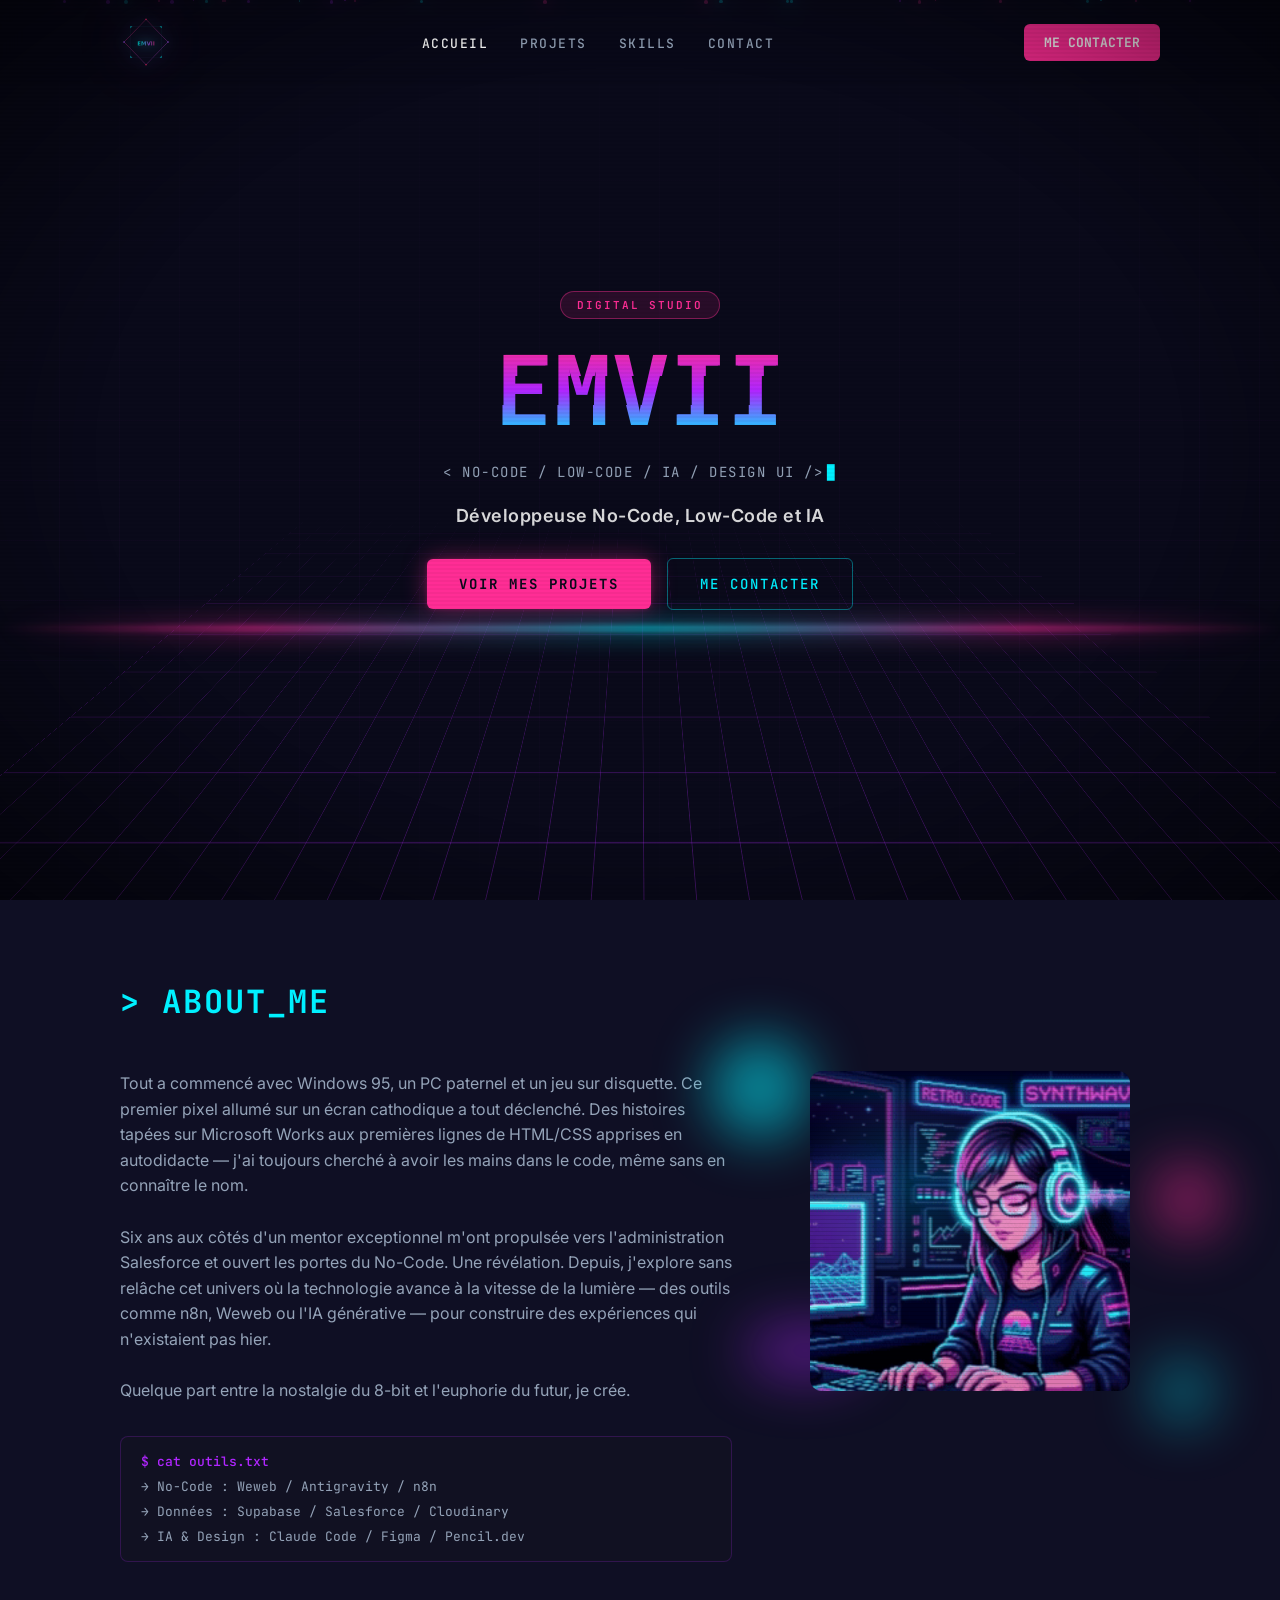
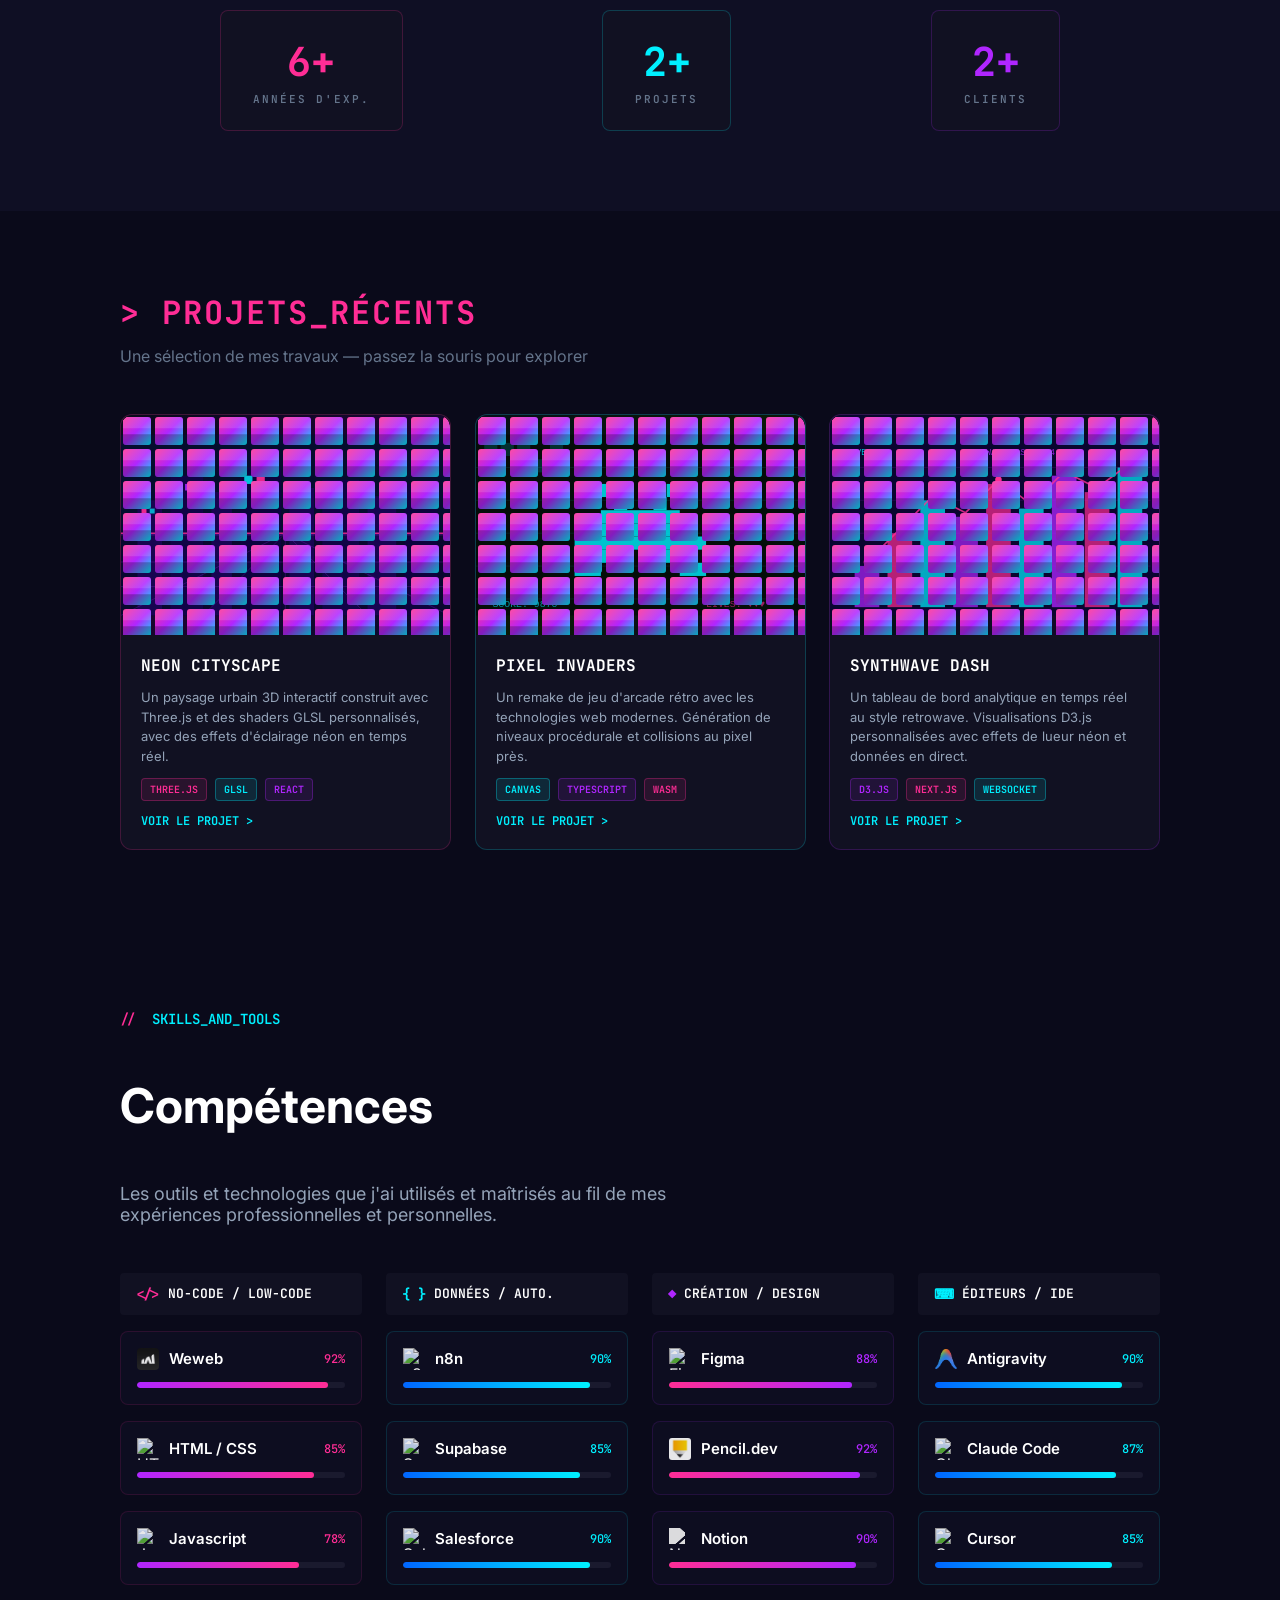
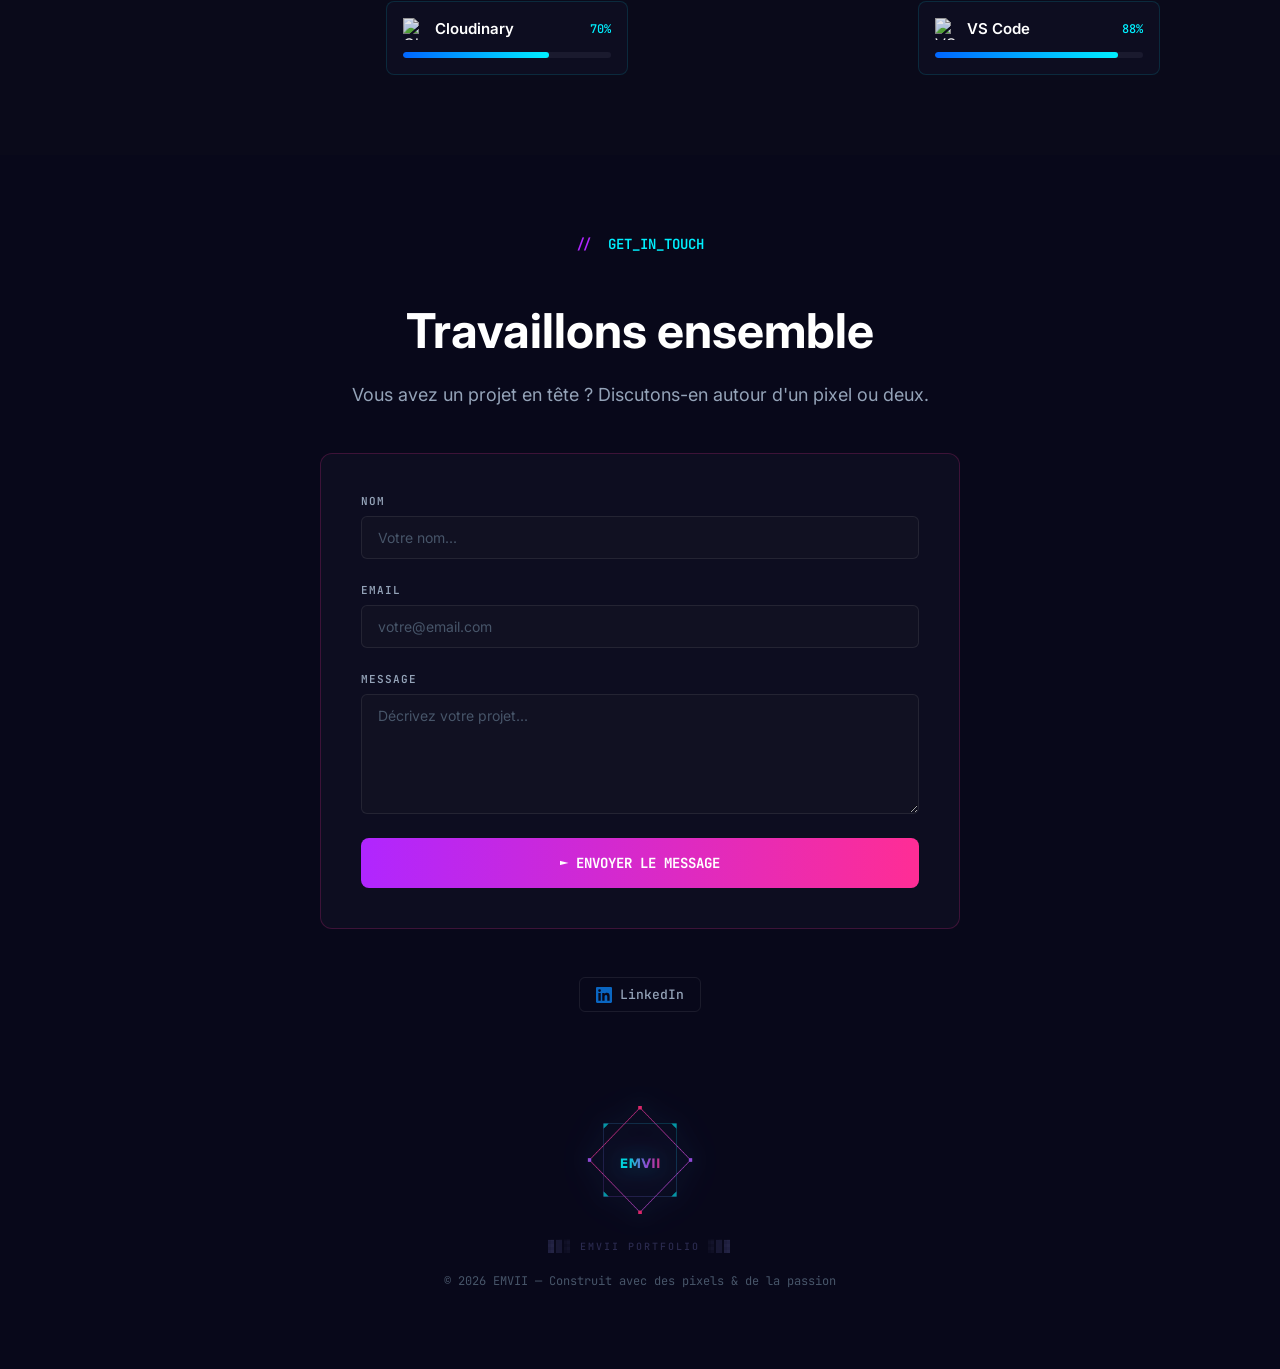
==== index.html @ a398c60d "Connect contact form to n8n webhook" ====
<!DOCTYPE html>
<html lang="fr">

<head>
  <meta charset="UTF-8" />
  <meta name="viewport" content="width=device-width, initial-scale=1.0" />
  <title>EMVII — Portfolio</title>
  <link rel="icon" type="image/png" href="emvii-logo-nobg.png" />
  <link rel="preconnect" href="https://fonts.googleapis.com" />
  <link rel="preconnect" href="https://fonts.gstatic.com" crossorigin />
  <link href="https://fonts.googleapis.com/css2?family=JetBrains+Mono:wght@400;500;600;700&family=Inter:wght@400;600;700&display=swap" rel="stylesheet" />
  <link rel="stylesheet" href="css/base.css" />
  <link rel="stylesheet" href="css/nav.css" />
  <link rel="stylesheet" href="css/hero.css" />
  <link rel="stylesheet" href="css/about.css" />
  <link rel="stylesheet" href="css/projects.css" />
  <link rel="stylesheet" href="css/skills.css" />
  <link rel="stylesheet" href="css/contact.css" />
  <link rel="stylesheet" href="css/responsive.css" />
</head>

<body>

  <!-- ── NAV ── -->
  <nav>
    <a class="nav-logo" href="#">
      <img src="emvii-logo-nobg.png" alt="EMVII" class="nav-logo-img" />
    </a>
    <ul class="nav-links">
      <li><a href="#hero">ACCUEIL</a></li>
      <li><a href="#projects">PROJETS</a></li>
      <li><a href="#skills">SKILLS</a></li>
      <li><a href="#contact">CONTACT</a></li>
    </ul>
    <button class="nav-cta">ME CONTACTER</button>
    <button class="nav-burger" aria-label="Menu">
      <span></span><span></span><span></span>
    </button>
  </nav>

  <!-- ── HERO ── -->
  <section id="hero">
    <div class="hero-bg"></div>
    <div class="hero-grid">
      <div class="hero-grid-inner"></div>
    </div>
    <div class="hero-horizon"></div>
    <div class="hero-particles" id="particles"></div>
    <div class="hero-content">
      <span class="hero-badge">DIGITAL STUDIO</span>
      <h1 class="hero-headline gradient-text" data-text="EMVII">EMVII</h1>
      <p class="hero-subtitle">&lt; NO-CODE / LOW-CODE / IA / DESIGN UI /&gt;</p>
      <p class="hero-tagline">Développeuse No-Code, Low-Code et IA</p>
      <div class="hero-cta-row">
        <a href="#projects" class="btn-primary">VOIR MES PROJETS</a>
        <a href="#contact" class="btn-outline">ME CONTACTER</a>
      </div>
    </div>
  </section>

  <!-- ── ABOUT ── -->
  <section id="about" class="fade-in">
    <h2 class="section-header">&gt; ABOUT_ME</h2>
    <div class="about-body">
      <div class="about-left">
        <p class="bio-text">Tout a commencé avec Windows 95, un PC paternel et un jeu sur disquette. Ce premier pixel allumé sur un écran cathodique a tout déclenché. Des histoires tapées sur Microsoft Works aux premières lignes de HTML/CSS apprises en autodidacte — j'ai toujours cherché à avoir les mains dans le code, même sans en connaître le nom.<br><br>Six ans aux côtés d'un mentor exceptionnel m'ont propulsée vers l'administration Salesforce et ouvert les portes du No-Code. Une révélation. Depuis, j'explore sans relâche cet univers où la technologie avance à la vitesse de la lumière — des outils comme n8n, Weweb ou l'IA générative — pour construire des expériences qui n'existaient pas hier.<br><br>Quelque part entre la nostalgie du 8-bit et l'euphorie du futur, je crée.</p>
        <div class="term-block">
          <span class="term-line cmd">$ cat outils.txt</span>
          <span class="term-line">→ No-Code : Weweb / Antigravity / n8n</span>
          <span class="term-line">→ Données : Supabase / Salesforce / Cloudinary</span>
          <span class="term-line">→ IA &amp; Design : Claude Code / Figma / Pencil.dev</span>
        </div>
      </div>
      <div class="about-right">
        <div class="portrait-wrapper">
          <div class="portrait-bg-lights">
            <div class="neon-orb neon-1"></div>
            <div class="neon-orb neon-2"></div>
            <div class="neon-orb neon-3"></div>
            <div class="neon-orb neon-4"></div>
          </div>
          <img src="./emvii.gif" alt="EMVII" class="portrait-img" />
          <div class="portrait-monitor-glow"></div>
          <div class="portrait-scanlines"></div>
        </div>
      </div>
    </div>
    <div class="stats-row">
      <div class="stat-card pink">
        <span class="stat-val pink">6+</span>
        <span class="stat-label">ANNÉES D'EXP.</span>
      </div>
      <div class="stat-card cyan">
        <span class="stat-val cyan">2+</span>
        <span class="stat-label">PROJETS</span>
      </div>
      <div class="stat-card purple">
        <span class="stat-val purple">2+</span>
        <span class="stat-label">CLIENTS</span>
      </div>
    </div>
  </section>

  <!-- ── PROJECTS ── -->
  <section id="projects" class="fade-in">
    <div class="proj-header">
      <h2 class="section-header pink">&gt; PROJETS_RÉCENTS</h2>
      <p class="proj-sub">Une sélection de mes travaux — passez la souris pour explorer</p>
    </div>
    <div class="projects-grid">

      <!-- Card 1 -->
      <div class="proj-card border-pink">
        <div class="proj-img">
          <div class="proj-img-placeholder p1">
            <svg width="100%" height="100%" viewBox="0 0 400 220" xmlns="http://www.w3.org/2000/svg">
              <rect width="400" height="220" fill="#050d2e" />
              <rect x="0" y="120" width="400" height="100" fill="#0a0530" opacity="0.8" />
              <rect x="20" y="80" width="30" height="140" fill="#1a0555" opacity="0.9" />
              <rect x="60" y="50" width="40" height="170" fill="#12044a" opacity="0.9" />
              <rect x="110" y="70" width="25" height="150" fill="#1a0555" opacity="0.9" />
              <rect x="145" y="40" width="50" height="180" fill="#0e0340" opacity="0.9" />
              <rect x="205" y="65" width="30" height="155" fill="#1a0555" opacity="0.9" />
              <rect x="245" y="55" width="45" height="165" fill="#12044a" opacity="0.9" />
              <rect x="300" y="75" width="35" height="145" fill="#1a0555" opacity="0.9" />
              <rect x="345" y="60" width="40" height="160" fill="#0e0340" opacity="0.9" />
              <rect x="25" y="90" width="6" height="6" fill="#FF2D95" opacity="0.9" />
              <rect x="35" y="90" width="6" height="6" fill="#00F0FF" opacity="0.7" />
              <rect x="65" y="60" width="8" height="8" fill="#FF2D95" opacity="0.8" />
              <rect x="78" y="60" width="8" height="8" fill="#B026FF" opacity="0.9" />
              <rect x="150" y="50" width="10" height="10" fill="#00F0FF" opacity="0.8" />
              <rect x="165" y="50" width="10" height="10" fill="#FF2D95" opacity="0.9" />
              <line x1="0" y1="120" x2="400" y2="120" stroke="#FF2D95" stroke-width="2" opacity="0.8" />
              <line x1="0" y1="122" x2="400" y2="122" stroke="#B026FF" stroke-width="1" opacity="0.4" />
              <g stroke="#B026FF" stroke-opacity="0.25" stroke-width="1">
                <line x1="200" y1="120" x2="0" y2="220" />
                <line x1="200" y1="120" x2="100" y2="220" />
                <line x1="200" y1="120" x2="200" y2="220" />
                <line x1="200" y1="120" x2="300" y2="220" />
                <line x1="200" y1="120" x2="400" y2="220" />
                <line x1="0" y1="155" x2="400" y2="155" />
                <line x1="0" y1="185" x2="400" y2="185" />
              </g>
            </svg>
          </div>
        </div>
        <div class="proj-content">
          <span class="proj-name">NEON CITYSCAPE</span>
          <p class="proj-desc">Un paysage urbain 3D interactif construit avec Three.js et des shaders GLSL
            personnalisés, avec des effets d'éclairage néon en temps réel.</p>
          <div class="proj-tags">
            <span class="tag pink">THREE.JS</span>
            <span class="tag cyan">GLSL</span>
            <span class="tag purple">REACT</span>
          </div>
          <a href="#" class="proj-link">VOIR LE PROJET &gt;</a>
        </div>
      </div>

      <!-- Card 2 -->
      <div class="proj-card border-cyan">
        <div class="proj-img">
          <div class="proj-img-placeholder p2">
            <svg width="100%" height="100%" viewBox="0 0 400 220" xmlns="http://www.w3.org/2000/svg">
              <rect width="400" height="220" fill="#050d0a" />
              <g fill="#00F0FF" opacity="0.15">
                <rect x="10" y="10" width="16" height="16" />
                <rect x="30" y="10" width="16" height="16" />
                <rect x="50" y="10" width="16" height="16" />
                <rect x="70" y="30" width="16" height="16" />
                <rect x="90" y="10" width="16" height="16" />
              </g>
              <g fill="#00F0FF" opacity="0.8">
                <rect x="152" y="60" width="16" height="16" />
                <rect x="232" y="60" width="16" height="16" />
                <rect x="168" y="76" width="16" height="16" />
                <rect x="216" y="76" width="16" height="16" />
                <rect x="152" y="92" width="96" height="16" />
                <rect x="136" y="108" width="128" height="16" />
                <rect x="120" y="124" width="160" height="16" />
                <rect x="136" y="140" width="48" height="16" />
                <rect x="216" y="140" width="48" height="16" />
                <rect x="120" y="156" width="32" height="16" />
                <rect x="248" y="156" width="32" height="16" />
              </g>
              <g stroke="#00F0FF" stroke-opacity="0.1" stroke-width="1">
                <line x1="0" y1="40" x2="400" y2="40" />
                <line x1="0" y1="80" x2="400" y2="80" />
                <line x1="0" y1="120" x2="400" y2="120" />
                <line x1="0" y1="160" x2="400" y2="160" />
                <line x1="0" y1="200" x2="400" y2="200" />
              </g>
              <text x="20" y="210" font-family="monospace" font-size="12" fill="#00F0FF" opacity="0.6">SCORE: 9870</text>
              <text x="280" y="210" font-family="monospace" font-size="12" fill="#FF2D95" opacity="0.6">LIVES: ♥♥♥</text>
            </svg>
          </div>
        </div>
        <div class="proj-content">
          <span class="proj-name">PIXEL INVADERS</span>
          <p class="proj-desc">Un remake de jeu d'arcade rétro avec les technologies web modernes. Génération de niveaux
            procédurale et collisions au pixel près.</p>
          <div class="proj-tags">
            <span class="tag cyan">CANVAS</span>
            <span class="tag purple">TYPESCRIPT</span>
            <span class="tag pink">WASM</span>
          </div>
          <a href="#" class="proj-link">VOIR LE PROJET &gt;</a>
        </div>
      </div>

      <!-- Card 3 -->
      <div class="proj-card border-purple">
        <div class="proj-img">
          <div class="proj-img-placeholder p3">
            <svg width="100%" height="100%" viewBox="0 0 400 220" xmlns="http://www.w3.org/2000/svg">
              <rect width="400" height="220" fill="#0a0530" />
              <rect x="30" y="160" width="30" height="50" fill="#B026FF" opacity="0.7" />
              <rect x="70" y="120" width="30" height="90" fill="#FF2D95" opacity="0.7" />
              <rect x="110" y="80" width="30" height="130" fill="#00F0FF" opacity="0.7" />
              <rect x="150" y="100" width="30" height="110" fill="#B026FF" opacity="0.7" />
              <rect x="190" y="60" width="30" height="150" fill="#FF2D95" opacity="0.7" />
              <rect x="230" y="90" width="30" height="120" fill="#00F0FF" opacity="0.7" />
              <rect x="270" y="50" width="30" height="160" fill="#B026FF" opacity="0.7" />
              <rect x="310" y="70" width="30" height="140" fill="#FF2D95" opacity="0.7" />
              <rect x="350" y="40" width="30" height="170" fill="#00F0FF" opacity="0.7" />
              <rect x="270" y="50" width="30" height="160" fill="#B026FF" opacity="0.2" rx="2" />
              <polyline points="45,155 85,115 125,75 165,95 205,55 245,85 285,45 325,65 365,35" stroke="#FF2D95" stroke-width="2" fill="none" opacity="0.8" />
              <circle cx="45" cy="155" r="4" fill="#FF2D95" />
              <circle cx="205" cy="55" r="4" fill="#FF2D95" />
              <circle cx="365" cy="35" r="4" fill="#FF2D95" />
              <g stroke="#B026FF" stroke-opacity="0.15" stroke-width="1">
                <line x1="20" y1="40" x2="390" y2="40" />
                <line x1="20" y1="80" x2="390" y2="80" />
                <line x1="20" y1="120" x2="390" y2="120" />
                <line x1="20" y1="160" x2="390" y2="160" />
                <line x1="20" y1="200" x2="390" y2="200" />
              </g>
              <text x="20" y="25" font-family="monospace" font-size="10" fill="#00F0FF" opacity="0.8">LIVE ●</text>
              <text x="160" y="25" font-family="monospace" font-size="10" fill="#B026FF" opacity="0.8">SYNTHWAVE_DASH v2.4</text>
            </svg>
          </div>
        </div>
        <div class="proj-content">
          <span class="proj-name">SYNTHWAVE DASH</span>
          <p class="proj-desc">Un tableau de bord analytique en temps réel au style retrowave. Visualisations D3.js
            personnalisées avec effets de lueur néon et données en direct.</p>
          <div class="proj-tags">
            <span class="tag purple">D3.JS</span>
            <span class="tag pink">NEXT.JS</span>
            <span class="tag cyan">WEBSOCKET</span>
          </div>
          <a href="#" class="proj-link">VOIR LE PROJET &gt;</a>
        </div>
      </div>

    </div>
  </section>

  <!-- ── SKILLS ── -->
  <section id="skills" class="fade-in">
    <div class="title-row">
      <span class="title-deco">//</span>
      <span class="title-tag">SKILLS_AND_TOOLS</span>
    </div>
    <h2 class="skills-heading">Compétences</h2>
    <p class="skills-sub">Les outils et technologies que j'ai utilisés et maîtrisés au fil de mes expériences
      professionnelles et personnelles.</p>
    <div class="skills-grid">

      <!-- No-Code / Low-Code -->
      <div class="skill-col">
        <div class="col-title">
          <span class="col-icon pink">&lt;/&gt;</span>
          <span class="col-label">NO-CODE / LOW-CODE</span>
        </div>
        <div class="skill-item border-pink">
          <div class="skill-row">
            <div class="skill-name-group">
              <img class="skill-logo" src="weweb_io_logo.jpg" alt="Weweb" style="border-radius:4px;" />
              <span class="skill-name">Weweb</span>
            </div>
            <span class="skill-pct pink">92%</span>
          </div>
          <div class="bar-track"><div class="bar-fill pink" style="width:92%"></div></div>
        </div>
        <div class="skill-item border-pink">
          <div class="skill-row">
            <div class="skill-name-group">
              <img class="skill-logo" src="https://cdn.simpleicons.org/html5" alt="HTML5" />
              <span class="skill-name">HTML / CSS</span>
            </div>
            <span class="skill-pct pink">85%</span>
          </div>
          <div class="bar-track"><div class="bar-fill pink" style="width:85%"></div></div>
        </div>
        <div class="skill-item border-pink">
          <div class="skill-row">
            <div class="skill-name-group">
              <img class="skill-logo" src="https://cdn.simpleicons.org/javascript" alt="JavaScript" />
              <span class="skill-name">Javascript</span>
            </div>
            <span class="skill-pct pink">78%</span>
          </div>
          <div class="bar-track"><div class="bar-fill pink" style="width:78%"></div></div>
        </div>
      </div>

      <!-- Données / Automatisation -->
      <div class="skill-col">
        <div class="col-title">
          <span class="col-icon cyan">{ }</span>
          <span class="col-label">DONNÉES / AUTO.</span>
        </div>
        <div class="skill-item border-cyan">
          <div class="skill-row">
            <div class="skill-name-group">
              <img class="skill-logo" src="https://cdn.simpleicons.org/n8n" alt="n8n" />
              <span class="skill-name">n8n</span>
            </div>
            <span class="skill-pct cyan">90%</span>
          </div>
          <div class="bar-track"><div class="bar-fill cyan" style="width:90%"></div></div>
        </div>
        <div class="skill-item border-cyan">
          <div class="skill-row">
            <div class="skill-name-group">
              <img class="skill-logo" src="https://cdn.simpleicons.org/supabase" alt="Supabase" />
              <span class="skill-name">Supabase</span>
            </div>
            <span class="skill-pct cyan">85%</span>
          </div>
          <div class="bar-track"><div class="bar-fill cyan" style="width:85%"></div></div>
        </div>
        <div class="skill-item border-cyan">
          <div class="skill-row">
            <div class="skill-name-group">
              <img class="skill-logo" src="https://cdn.jsdelivr.net/gh/devicons/devicon@v2.16.0/icons/salesforce/salesforce-original.svg" alt="Salesforce" />
              <span class="skill-name">Salesforce</span>
            </div>
            <span class="skill-pct cyan">90%</span>
          </div>
          <div class="bar-track"><div class="bar-fill cyan" style="width:90%"></div></div>
        </div>
        <div class="skill-item border-cyan">
          <div class="skill-row">
            <div class="skill-name-group">
              <img class="skill-logo" src="https://cdn.simpleicons.org/cloudinary" alt="Cloudinary" />
              <span class="skill-name">Cloudinary</span>
            </div>
            <span class="skill-pct cyan">70%</span>
          </div>
          <div class="bar-track"><div class="bar-fill cyan" style="width:70%"></div></div>
        </div>
      </div>

      <!-- Création / Design -->
      <div class="skill-col">
        <div class="col-title">
          <span class="col-icon purple">◆</span>
          <span class="col-label">CRÉATION / DESIGN</span>
        </div>
        <div class="skill-item border-purple">
          <div class="skill-row">
            <div class="skill-name-group">
              <img class="skill-logo" src="https://cdn.simpleicons.org/figma" alt="Figma" />
              <span class="skill-name">Figma</span>
            </div>
            <span class="skill-pct purple">88%</span>
          </div>
          <div class="bar-track"><div class="bar-fill purple" style="width:88%"></div></div>
        </div>
        <div class="skill-item border-purple">
          <div class="skill-row">
            <div class="skill-name-group">
              <img class="skill-logo" src="pencil_dev_logo.jpg" alt="Pencil.dev" style="border-radius:3px;" />
              <span class="skill-name">Pencil.dev</span>
            </div>
            <span class="skill-pct purple">92%</span>
          </div>
          <div class="bar-track"><div class="bar-fill purple" style="width:92%"></div></div>
        </div>
        <div class="skill-item border-purple">
          <div class="skill-row">
            <div class="skill-name-group">
              <img class="skill-logo" src="https://cdn.simpleicons.org/notion/ffffff" alt="Notion" style="filter:brightness(0) invert(1);opacity:.85;" />
              <span class="skill-name">Notion</span>
            </div>
            <span class="skill-pct purple">90%</span>
          </div>
          <div class="bar-track"><div class="bar-fill purple" style="width:90%"></div></div>
        </div>
      </div>

      <!-- Éditeurs / IDE -->
      <div class="skill-col">
        <div class="col-title">
          <span class="col-icon cyan">⌨</span>
          <span class="col-label">ÉDITEURS / IDE</span>
        </div>
        <div class="skill-item border-cyan">
          <div class="skill-row">
            <div class="skill-name-group">
              <img class="skill-logo" src="antigravity-logo.webp" alt="Antigravity" style="border-radius:3px;" />
              <span class="skill-name">Antigravity</span>
            </div>
            <span class="skill-pct cyan">90%</span>
          </div>
          <div class="bar-track"><div class="bar-fill cyan" style="width:90%"></div></div>
        </div>
        <div class="skill-item border-cyan">
          <div class="skill-row">
            <div class="skill-name-group">
              <img class="skill-logo" src="https://cdn.simpleicons.org/claude" alt="Claude Code" />
              <span class="skill-name">Claude Code</span>
            </div>
            <span class="skill-pct cyan">87%</span>
          </div>
          <div class="bar-track"><div class="bar-fill cyan" style="width:87%"></div></div>
        </div>
        <div class="skill-item border-cyan">
          <div class="skill-row">
            <div class="skill-name-group">
              <img class="skill-logo" src="https://cdn.simpleicons.org/cursor/ffffff" alt="Cursor" />
              <span class="skill-name">Cursor</span>
            </div>
            <span class="skill-pct cyan">85%</span>
          </div>
          <div class="bar-track"><div class="bar-fill cyan" style="width:85%"></div></div>
        </div>
        <div class="skill-item border-cyan">
          <div class="skill-row">
            <div class="skill-name-group">
              <img class="skill-logo" src="https://cdn.jsdelivr.net/gh/devicons/devicon@v2.16.0/icons/vscode/vscode-original.svg" alt="VS Code" />
              <span class="skill-name">VS Code</span>
            </div>
            <span class="skill-pct cyan">88%</span>
          </div>
          <div class="bar-track"><div class="bar-fill cyan" style="width:88%"></div></div>
        </div>
      </div>

    </div>
  </section>

  <!-- ── CONTACT ── -->
  <section id="contact" class="fade-in">
    <div class="title-row">
      <span class="title-deco purple">//</span>
      <span class="title-tag">GET_IN_TOUCH</span>
    </div>
    <h2 class="contact-heading">Travaillons ensemble</h2>
    <p class="contact-sub">Vous avez un projet en tête&nbsp;? Discutons-en autour d'un pixel ou deux.</p>
    <form class="form-wrapper" action="https://n8n.emvii.fr/webhook/8efdfc93-c75a-4f81-a2cc-04cacb263776" method="POST">
      <div class="field">
        <label class="field-label">NOM</label>
        <input class="field-input" type="text" name="nom" placeholder="Votre nom..." />
      </div>
      <div class="field">
        <label class="field-label">EMAIL</label>
        <input class="field-input" type="email" name="email" placeholder="votre@email.com" />
      </div>
      <div class="field">
        <label class="field-label">MESSAGE</label>
        <textarea class="field-input" name="message" placeholder="Décrivez votre projet..."></textarea>
      </div>
      <button class="submit-btn" type="submit">
        <span>►</span>
        <span>ENVOYER LE MESSAGE</span>
      </button>
    </form>
    <div class="social-row">
      <a href="https://www.linkedin.com/in/melanie-voymant-a542a0139" target="_blank" rel="noopener noreferrer" class="social-link">
        <svg xmlns="http://www.w3.org/2000/svg" width="16" height="16" viewBox="0 0 24 24" fill="#0A66C2" style="vertical-align:middle;margin-right:8px;flex-shrink:0;"><path d="M20.447 20.452h-3.554v-5.569c0-1.328-.027-3.037-1.852-3.037-1.853 0-2.136 1.445-2.136 2.939v5.667H9.351V9h3.414v1.561h.046c.477-.9 1.637-1.85 3.37-1.85 3.601 0 4.267 2.37 4.267 5.455v6.286zM5.337 7.433a2.062 2.062 0 0 1-2.063-2.065 2.064 2.064 0 1 1 2.063 2.065zm1.782 13.019H3.555V9h3.564v11.452zM22.225 0H1.771C.792 0 0 .774 0 1.729v20.542C0 23.227.792 24 1.771 24h20.451C23.2 24 24 23.227 24 22.271V1.729C24 .774 23.2 0 22.222 0h.003z"/></svg>LinkedIn
      </a>
    </div>
    <footer>
      <img src="emvii-logo-nobg.png" alt="EMVII" style="height:120px;width:auto;opacity:0.85;filter:drop-shadow(0 0 12px rgba(0,240,255,0.6)) drop-shadow(0 0 30px rgba(176,38,255,0.4));" />
      <span class="footer-deco">▓▒░ EMVII PORTFOLIO ░▒▓</span>
      <span class="footer-text">© 2026 EMVII — Construit avec des pixels &amp; de la passion</span>
    </footer>
  </section>

  <script src="js/particles.js"></script>
  <script src="js/scroll.js"></script>
  <script src="js/skills.js"></script>
  <script src="js/projects.js"></script>
  <script src="js/portrait.js"></script>
  <script src="js/nav.js"></script>

</body>
</html>
---- css/base.css ----
/* ── Reset & Base ── */
*, *::before, *::after {
  box-sizing: border-box;
  margin: 0;
  padding: 0;
}

:root {
  --pink: #FF2D95;
  --purple: #B026FF;
  --cyan: #00F0FF;
  --bg-dark: #0A0A1A;
  --bg-mid: #0F0F24;
  --bg-foot: #08081A;
  --card-bg: #111122;
  --card-bg2: #0D0D20;
  --text-gray: #94A3B8;
  --text-muted: #64748B;
  --text-dimmer: #475569;
  --text-dimmest: #2A2A4E;
  --mono: 'JetBrains Mono', monospace;
  --sans: 'Inter', sans-serif;
}

html { scroll-behavior: smooth; }

body {
  font-family: var(--sans);
  background: var(--bg-dark);
  color: #fff;
  overflow-x: hidden;
}

/* ── Utility ── */
.gradient-text {
  background: linear-gradient(180deg, var(--pink) 0%, var(--purple) 50%, var(--cyan) 100%);
  -webkit-background-clip: text;
  -webkit-text-fill-color: transparent;
  background-clip: text;
}

/* ── Section header (partagé) ── */
.section-header {
  font-family: var(--mono);
  font-size: 32px;
  font-weight: 700;
  letter-spacing: 2px;
  color: var(--cyan);
  animation: neonFlicker 5s ease-in-out infinite;
}

.section-header.pink { color: var(--pink); }

@keyframes neonFlicker {
  0%, 95%, 100% { text-shadow: 0 0 10px currentColor, 0 0 30px currentColor; opacity: 1; }
  96% { text-shadow: none; opacity: .7; }
  97% { text-shadow: 0 0 10px currentColor, 0 0 30px currentColor; opacity: 1; }
  98% { text-shadow: none; opacity: .5; }
  99% { text-shadow: 0 0 20px currentColor, 0 0 40px currentColor; opacity: 1; }
}

/* ── Scroll fade-in ── */
.fade-in {
  opacity: 0;
  transform: translateY(28px);
  transition: opacity 0.65s cubic-bezier(0.4, 0, 0.2, 1),
              transform 0.65s cubic-bezier(0.4, 0, 0.2, 1);
}
.fade-in.visible { opacity: 1; transform: translateY(0); }

/* ── Curseur ── */
* { cursor: crosshair; }

/* ── Scrollbar ── */
::-webkit-scrollbar { width: 6px; }
::-webkit-scrollbar-track { background: var(--bg-dark); }
::-webkit-scrollbar-thumb {
  background: linear-gradient(var(--pink), var(--purple));
  border-radius: 3px;
}

/* ── CRT scanlines overlay ── */
body::before {
  content: '';
  position: fixed;
  inset: 0;
  background: repeating-linear-gradient(0deg,
    transparent, transparent 2px,
    rgba(0, 0, 0, .035) 2px, rgba(0, 0, 0, .035) 4px);
  pointer-events: none;
  z-index: 9999;
}

/* ── CRT vignette ── */
body::after {
  content: '';
  position: fixed;
  inset: 0;
  background: radial-gradient(ellipse at center, transparent 60%, rgba(0, 0, 0, .55) 100%);
  pointer-events: none;
  z-index: 9998;
}
---- css/nav.css ----
nav {
  position: fixed;
  top: 0;
  left: 0;
  width: 100%;
  z-index: 100;
  background: rgba(10, 10, 26, 0.53);
  backdrop-filter: blur(12px);
  -webkit-backdrop-filter: blur(12px);
  padding: 16px 120px;
  display: flex;
  align-items: center;
  justify-content: space-between;
}

.nav-logo {
  text-decoration: none;
  display: flex;
  align-items: center;
}

.nav-logo-img {
  height: 52px;
  width: auto;
  filter:
    drop-shadow(0 0 6px rgba(0, 240, 255, 0.9))
    drop-shadow(0 0 18px rgba(176, 38, 255, 0.7))
    drop-shadow(0 0 32px rgba(255, 45, 149, 0.4));
  animation: logoPulse 3s ease-in-out infinite;
  transition: filter .3s;
}

.nav-logo:hover .nav-logo-img {
  filter:
    drop-shadow(0 0 10px rgba(255, 45, 149, 1))
    drop-shadow(0 0 24px rgba(176, 38, 255, 0.9))
    drop-shadow(0 0 48px rgba(0, 240, 255, 0.6));
}

@keyframes logoPulse {
  0%, 100% {
    filter:
      drop-shadow(0 0 6px rgba(0, 240, 255, 0.9))
      drop-shadow(0 0 18px rgba(176, 38, 255, 0.7))
      drop-shadow(0 0 32px rgba(255, 45, 149, 0.4));
  }
  50% {
    filter:
      drop-shadow(0 0 10px rgba(255, 45, 149, 1))
      drop-shadow(0 0 28px rgba(176, 38, 255, 0.9))
      drop-shadow(0 0 50px rgba(0, 240, 255, 0.5));
  }
}

.nav-links {
  display: flex;
  align-items: center;
  gap: 32px;
  list-style: none;
}

.nav-links a {
  position: relative;
  font-family: var(--mono);
  font-size: 13px;
  font-weight: 500;
  letter-spacing: 1.5px;
  color: var(--text-gray);
  text-decoration: none;
  transition: color .2s;
}

.nav-links a:hover { color: #fff; }

.nav-links a::after {
  content: '';
  position: absolute;
  bottom: -3px;
  left: 0;
  height: 2px;
  width: 0;
  background: linear-gradient(90deg, var(--cyan), var(--pink));
  border-radius: 2px;
  transition: width 0.35s cubic-bezier(0.4, 0, 0.2, 1);
}
.nav-links a:hover::after { width: 100%; }

.nav-cta {
  font-family: var(--mono);
  font-size: 13px;
  font-weight: 700;
  color: #fff;
  background: var(--pink);
  border: none;
  border-radius: 6px;
  padding: 10px 20px;
  cursor: pointer;
  transition: transform 0.2s cubic-bezier(0.34, 1.56, 0.64, 1), box-shadow 0.2s ease, opacity 0.2s ease;
}

.nav-cta:hover {
  opacity: .85;
  box-shadow: 0 0 20px rgba(255, 45, 149, .5);
}

.nav-cta:active { transform: translate(1px, 2px) scale(0.98); }
---- css/hero.css ----
#hero {
  min-height: 100vh;
  background: var(--bg-dark);
  position: relative;
  display: flex;
  align-items: center;
  justify-content: center;
  padding: 80px 120px;
  overflow: hidden;
}

.hero-bg {
  position: absolute;
  inset: 0;
  background:
    linear-gradient(0deg,
      #0A0A1AFF 0%, #0A0A1A99 30%, #0A0A1ACC 60%, #0A0A1AFF 100%),
    repeating-linear-gradient(0deg,
      transparent, transparent 59px, rgba(176, 38, 255, 0.15) 60px),
    repeating-linear-gradient(90deg,
      transparent, transparent 59px, rgba(176, 38, 255, 0.15) 60px);
  background-color: #0A0A1A;
}

.hero-bg::after {
  content: '';
  position: absolute;
  bottom: 30%;
  left: 50%;
  transform: translateX(-50%);
  width: 80%;
  height: 2px;
  background: linear-gradient(90deg, transparent, var(--purple), var(--pink), var(--cyan), var(--purple), transparent);
  filter: blur(6px);
  opacity: .6;
}

/* ── Animated perspective grid ── */
.hero-grid {
  position: absolute;
  inset: 0;
  overflow: hidden;
  perspective: 300px;
}

.hero-grid-inner {
  position: absolute;
  bottom: -10%;
  left: -20%;
  width: 140%;
  height: 70%;
  background-image:
    linear-gradient(rgba(176, 38, 255, 0.35) 1px, transparent 1px),
    linear-gradient(90deg, rgba(176, 38, 255, 0.35) 1px, transparent 1px);
  background-size: 60px 60px;
  transform: rotateX(55deg);
  transform-origin: bottom center;
  animation: gridScroll 6s linear infinite;
  mask-image: linear-gradient(to top, rgba(0,0,0,1) 0%, rgba(0,0,0,0.4) 60%, transparent 100%);
  -webkit-mask-image: linear-gradient(to top, rgba(0,0,0,1) 0%, rgba(0,0,0,0.4) 60%, transparent 100%);
}

@keyframes gridScroll {
  from { background-position: 0 0; }
  to   { background-position: 0 60px; }
}

/* ── Neon horizon line ── */
.hero-horizon {
  position: absolute;
  bottom: 30%;
  left: 0;
  right: 0;
  height: 3px;
  background: linear-gradient(90deg, transparent 0%, var(--pink) 20%, var(--cyan) 50%, var(--pink) 80%, transparent 100%);
  filter: blur(3px);
  animation: horizonPulse 3s ease-in-out infinite;
}

.hero-horizon::after {
  content: '';
  position: absolute;
  inset: -4px 0;
  background: inherit;
  filter: blur(12px);
  opacity: .5;
}

@keyframes horizonPulse {
  0%, 100% { opacity: .7; }
  50%       { opacity: 1; filter: blur(2px); }
}

/* ── Floating particles ── */
.hero-particles {
  position: absolute;
  inset: 0;
  overflow: hidden;
  pointer-events: none;
}

.particle {
  position: absolute;
  width: 2px;
  height: 2px;
  border-radius: 50%;
  animation: floatUp linear infinite;
}

@keyframes floatUp {
  0%   { transform: translateY(100vh) scale(1); opacity: 0; }
  10%  { opacity: 1; }
  90%  { opacity: .6; }
  100% { transform: translateY(-10vh) scale(0); opacity: 0; }
}

/* ── Hero content ── */
.hero-content {
  position: relative;
  z-index: 2;
  display: flex;
  flex-direction: column;
  align-items: center;
  gap: 24px;
  text-align: center;
}

.hero-badge {
  display: inline-block;
  background: rgba(255, 45, 149, 0.13);
  border: 1px solid rgba(255, 45, 149, 0.4);
  border-radius: 100px;
  padding: 6px 16px;
  font-family: var(--mono);
  font-size: 11px;
  font-weight: 600;
  letter-spacing: 2px;
  color: var(--pink);
}

/* ── GLITCH on headline ── */
.hero-headline {
  position: relative;
  font-family: var(--mono);
  font-size: 96px;
  font-weight: 700;
  line-height: 1;
  animation: glitchMain 8s infinite;
}

.hero-headline::before,
.hero-headline::after {
  content: attr(data-text);
  position: absolute;
  inset: 0;
  background: linear-gradient(180deg, var(--pink) 0%, var(--purple) 50%, var(--cyan) 100%);
  -webkit-background-clip: text;
  -webkit-text-fill-color: transparent;
  background-clip: text;
}

.hero-headline::before {
  left: 2px;
  animation: glitchTop 8s infinite;
  clip-path: polygon(0 0, 100% 0, 100% 35%, 0 35%);
}

.hero-headline::after {
  left: -2px;
  animation: glitchBot 8s infinite;
  clip-path: polygon(0 65%, 100% 65%, 100% 100%, 0 100%);
}

@keyframes glitchMain {
  0%, 90%, 100% { transform: translate(0); }
  92% { transform: translate(-2px, 1px); }
  94% { transform: translate(2px, -1px); }
  96% { transform: translate(0); }
}

@keyframes glitchTop {
  0%, 90%, 100% { transform: translate(0); opacity: 0; }
  92% { transform: translate(-4px, 0); opacity: .8; filter: hue-rotate(90deg); }
  94% { transform: translate(3px, 0); opacity: .6; }
  96% { opacity: 0; }
}

@keyframes glitchBot {
  0%, 90%, 100% { transform: translate(0); opacity: 0; }
  93% { transform: translate(4px, 0); opacity: .7; filter: hue-rotate(-90deg); }
  95% { transform: translate(-3px, 0); opacity: .5; }
  97% { opacity: 0; }
}

.hero-subtitle {
  font-family: var(--mono);
  font-size: 14px;
  font-weight: 400;
  letter-spacing: 1.5px;
  color: var(--text-gray);
}

/* ── Typing cursor ── */
.hero-subtitle::after {
  content: '█';
  color: var(--cyan);
  animation: blink 1s step-end infinite;
  margin-left: 4px;
  font-size: .9em;
}

@keyframes blink {
  0%, 100% { opacity: 1; }
  50%       { opacity: 0; }
}

.hero-tagline {
  font-family: var(--sans);
  font-size: 18px;
  font-weight: 600;
  color: #fff;
  opacity: .85;
  letter-spacing: .5px;
}

.hero-cta-row {
  display: flex;
  align-items: center;
  gap: 16px;
  margin-top: 8px;
}

.btn-primary {
  display: inline-block;
  font-family: var(--mono);
  font-size: 14px;
  font-weight: 700;
  letter-spacing: 2px;
  color: var(--bg-dark);
  background: var(--pink);
  border: none;
  border-radius: 6px;
  padding: 16px 32px;
  cursor: pointer;
  box-shadow: 0 0 24px rgba(255, 45, 149, 0.4), 0 0 4px rgba(255, 45, 149, 0.25);
  transition: transform 0.2s cubic-bezier(0.34, 1.56, 0.64, 1), box-shadow 0.2s ease;
  text-decoration: none;
}

.btn-primary:hover  { box-shadow: 0 0 40px rgba(255, 45, 149, 0.7); transform: translateY(-3px); }
.btn-primary:active { transform: translate(1px, 2px) scale(0.98); box-shadow: none; }

.btn-outline {
  display: inline-block;
  font-family: var(--mono);
  font-size: 14px;
  font-weight: 500;
  letter-spacing: 2px;
  color: var(--cyan);
  background: transparent;
  border: 1px solid rgba(0, 240, 255, 0.4);
  border-radius: 6px;
  padding: 16px 32px;
  cursor: pointer;
  transition: transform 0.2s cubic-bezier(0.34, 1.56, 0.64, 1), border-color 0.2s, box-shadow 0.2s;
  text-decoration: none;
}

.btn-outline:hover  { border-color: var(--cyan); box-shadow: 0 0 20px rgba(0, 240, 255, 0.3); transform: translateY(-3px); }
.btn-outline:active { transform: translate(1px, 2px) scale(0.98); }
---- css/about.css ----
#about {
  background: var(--bg-mid);
  padding: 80px 120px;
  display: flex;
  flex-direction: column;
  gap: 48px;
}

.about-body {
  display: flex;
  gap: 48px;
  width: 100%;
}

.about-left {
  flex: 1;
  display: flex;
  flex-direction: column;
  gap: 32px;
}

.bio-text {
  font-family: var(--sans);
  font-size: 16px;
  font-weight: 400;
  line-height: 1.6;
  color: var(--text-gray);
}

.term-block {
  background: #111122;
  border: 1px solid rgba(176, 38, 255, 0.2);
  border-radius: 8px;
  padding: 16px 20px;
  display: flex;
  flex-direction: column;
  gap: 8px;
}

.term-line {
  font-family: var(--mono);
  font-size: 13px;
  font-weight: 400;
  color: var(--text-gray);
}

.term-line.cmd {
  color: var(--purple);
  font-weight: 500;
}

.about-right {
  width: 380px;
  flex-shrink: 0;
  display: flex;
  flex-direction: column;
  align-items: center;
  gap: 24px;
}

/* ── Portrait ── */
.portrait-wrapper {
  position: relative;
  width: 320px;
  height: 320px;
  border-radius: 12px;
  overflow: visible;
  animation: portraitGlow 4s ease-in-out infinite, portraitFloat 5s ease-in-out infinite;
}

@keyframes portraitFloat {
  0%, 100% { transform: translateY(0px); }
  50%       { transform: translateY(-10px); }
}

@keyframes portraitGlow {
  0%, 100% {
    box-shadow:
      0 0 0 2px var(--purple),
      0 0 20px rgba(176, 38, 255, 0.6),
      0 0 50px rgba(255, 45, 149, 0.3);
  }
  50% {
    box-shadow:
      0 0 0 2px var(--cyan),
      0 0 28px rgba(0, 240, 255, 0.9),
      0 0 70px rgba(176, 38, 255, 0.5);
  }
}

.portrait-img {
  position: relative;
  z-index: 1;
  width: 320px;
  height: 320px;
  object-fit: cover;
  display: block;
  border-radius: 12px;
  animation: portraitGlitch 9s ease-in-out infinite;
}

@keyframes portraitGlitch {
  0%, 88%, 100% { filter: none; transform: translate(0); }
  90% { filter: hue-rotate(90deg) saturate(1.8); transform: translate(-3px, 0); }
  91% { filter: hue-rotate(-70deg) saturate(2);  transform: translate(3px, 0); }
  92% { filter: none; transform: translate(0); }
}

/* ── Scanline sweep ── */
.portrait-scanlines {
  position: absolute;
  inset: 0;
  border-radius: 12px;
  overflow: hidden;
  pointer-events: none;
  z-index: 4;
}

.portrait-scanlines::before {
  content: '';
  position: absolute;
  left: 0; right: 0;
  height: 60px;
  background: linear-gradient(to bottom,
    transparent 0%,
    rgba(0, 240, 255, 0.07) 40%,
    rgba(176, 38, 255, 0.05) 60%,
    transparent 100%);
  animation: scanSweep 4s linear infinite;
  pointer-events: none;
}

@keyframes scanSweep {
  from { top: -60px; }
  to   { top: 320px; }
}

/* ── Scanlines statiques CRT ── */
.portrait-scanlines::after {
  content: '';
  position: absolute;
  inset: 0;
  background: repeating-linear-gradient(0deg,
    transparent, transparent 3px,
    rgba(0, 0, 0, 0.12) 3px, rgba(0, 0, 0, 0.12) 4px);
  pointer-events: none;
  border-radius: 12px;
}

/* ── Neon background lights ── */
.portrait-bg-lights {
  position: absolute;
  inset: -70px -90px;
  z-index: 0;
  pointer-events: none;
}

.neon-orb {
  position: absolute;
  border-radius: 50%;
  filter: blur(28px);
}

.neon-1 {
  width: 100px; height: 100px;
  background: rgba(0, 240, 255, 0.55);
  top: 8%; left: -10px;
  animation: neonBlink 2.4s ease-in-out infinite;
}

.neon-2 {
  width: 75px; height: 75px;
  background: rgba(255, 45, 149, 0.5);
  top: 35%; right: -5px;
  animation: neonBlink 1.9s ease-in-out infinite 0.7s;
}

.neon-3 {
  width: 120px; height: 55px;
  background: rgba(176, 38, 255, 0.45);
  bottom: 18%; left: 5%;
  animation: neonBlink 3.3s ease-in-out infinite 1.3s;
}

.neon-4 {
  width: 65px; height: 65px;
  background: rgba(0, 240, 255, 0.38);
  bottom: 8%; right: 5px;
  animation: neonBlink 2.8s ease-in-out infinite 0.4s;
}

@keyframes neonBlink {
  0%   { opacity: 0.25; transform: scale(1); }
  20%  { opacity: 0.85; transform: scale(1.08); }
  35%  { opacity: 0.45; transform: scale(0.97); }
  60%  { opacity: 1;    transform: scale(1.12); }
  80%  { opacity: 0.5;  transform: scale(1); }
  100% { opacity: 0.25; transform: scale(1); }
}

/* ── Monitor screen glow ── */
.portrait-monitor-glow {
  position: absolute;
  inset: 0;
  border-radius: 12px;
  background: radial-gradient(ellipse 55% 45% at 32% 36%,
    rgba(0, 240, 255, 0.18) 0%,
    rgba(100, 200, 255, 0.07) 50%,
    transparent 75%);
  z-index: 2;
  pointer-events: none;
  animation: monitorFlicker 5s ease-in-out infinite;
}

@keyframes monitorFlicker {
  0%, 100% { opacity: 1; }
  15%  { opacity: 0.75; }
  16%  { opacity: 1; }
  50%  { opacity: 0.85; }
  51%  { opacity: 1; }
  82%  { opacity: 0.6; }
  83%  { opacity: 1; }
}

/* ── Stats ── */
.stats-row {
  display: flex;
  justify-content: space-around;
  width: 100%;
}

.stat-card {
  background: var(--card-bg);
  border-radius: 8px;
  padding: 24px 32px;
  display: flex;
  flex-direction: column;
  align-items: center;
  gap: 4px;
}

.stat-card.pink   { border: 1px solid rgba(255, 45, 149, 0.2); }
.stat-card.cyan   { border: 1px solid rgba(0, 240, 255, 0.2); }
.stat-card.purple { border: 1px solid rgba(176, 38, 255, 0.2); }

.stat-val {
  font-family: var(--mono);
  font-size: 40px;
  font-weight: 700;
}

.stat-val.pink   { color: var(--pink); }
.stat-val.cyan   { color: var(--cyan); }
.stat-val.purple { color: var(--purple); }

.stat-label {
  font-family: var(--mono);
  font-size: 11px;
  font-weight: 600;
  letter-spacing: 2px;
  color: var(--text-muted);
}
---- css/projects.css ----
#projects {
  background: var(--bg-dark);
  padding: 80px 120px;
  display: flex;
  flex-direction: column;
  gap: 48px;
}

.proj-header {
  display: flex;
  flex-direction: column;
  gap: 12px;
}

.proj-sub {
  font-family: var(--sans);
  font-size: 16px;
  color: var(--text-muted);
}

.projects-grid {
  display: grid;
  grid-template-columns: repeat(3, 1fr);
  gap: 24px;
}

.proj-card {
  position: relative;
  background: var(--card-bg);
  border-radius: 12px;
  display: flex;
  flex-direction: column;
  overflow: hidden;
  transition: transform 0.15s ease, box-shadow 0.3s ease;
  will-change: transform;
}

.proj-card::before {
  content: '';
  position: absolute;
  inset: -1px;
  border-radius: 13px;
  background: linear-gradient(135deg, var(--pink), var(--purple), var(--cyan));
  opacity: 0;
  transition: opacity .4s;
  z-index: -1;
  filter: blur(8px);
}

.proj-card:hover::before { opacity: .5; }

.proj-card.border-pink   { border: 1px solid rgba(255, 45, 149, 0.2); }
.proj-card.border-cyan   { border: 1px solid rgba(0, 240, 255, 0.2); }
.proj-card.border-purple { border: 1px solid rgba(176, 38, 255, 0.2); }

.proj-card.border-pink:hover   { box-shadow: 0 8px 40px rgba(255, 45, 149, 0.2); }
.proj-card.border-cyan:hover   { box-shadow: 0 8px 40px rgba(0, 240, 255, 0.2); }
.proj-card.border-purple:hover { box-shadow: 0 8px 40px rgba(176, 38, 255, 0.2); }

.proj-img {
  position: relative;
  width: 100%;
  height: 220px;
  background: var(--card-bg2);
  display: flex;
  align-items: center;
  justify-content: center;
  font-size: 48px;
  border-radius: 12px 12px 0 0;
  flex-shrink: 0;
  overflow: hidden;
}

.proj-img img {
  width: 100%;
  height: 100%;
  object-fit: cover;
}

.proj-img-placeholder {
  width: 100%;
  height: 100%;
  display: flex;
  align-items: center;
  justify-content: center;
}

.proj-img-placeholder.p1 { background: linear-gradient(135deg, #0A0A1A 0%, #1a0530 50%, #050d2e 100%); }
.proj-img-placeholder.p2 { background: linear-gradient(135deg, #05101a 0%, #0a1a05 50%, #0a0530 100%); }
.proj-img-placeholder.p3 { background: linear-gradient(135deg, #0a0530 0%, #05101a 50%, #1a0530 100%); }

.proj-content {
  padding: 20px;
  display: flex;
  flex-direction: column;
  gap: 12px;
  flex: 1;
}

.proj-name {
  font-family: var(--mono);
  font-size: 16px;
  font-weight: 700;
  color: #fff;
}

.proj-desc {
  font-family: var(--sans);
  font-size: 13px;
  color: var(--text-gray);
  line-height: 1.5;
}

.proj-tags {
  display: flex;
  gap: 8px;
  flex-wrap: wrap;
}

.tag {
  font-family: var(--mono);
  font-size: 10px;
  font-weight: 600;
  padding: 4px 8px;
  border-radius: 4px;
}

.tag.pink   { color: var(--pink);   background: rgba(255, 45, 149, 0.1); border: 1px solid rgba(255, 45, 149, 0.3); }
.tag.cyan   { color: var(--cyan);   background: rgba(0, 240, 255, 0.1);  border: 1px solid rgba(0, 240, 255, 0.3); }
.tag.purple { color: var(--purple); background: rgba(176, 38, 255, 0.1); border: 1px solid rgba(176, 38, 255, 0.3); }

.proj-link {
  display: inline-block;
  font-family: var(--mono);
  font-size: 12px;
  font-weight: 600;
  color: var(--cyan);
  text-decoration: none;
  margin-top: auto;
  transition: letter-spacing 0.3s ease, color 0.25s ease;
}

.proj-link:hover { letter-spacing: 2px; color: var(--pink); }
---- css/skills.css ----
#skills {
  background: var(--bg-dark);
  padding: 80px 120px;
  display: flex;
  flex-direction: column;
  gap: 48px;
}

.title-row {
  display: flex;
  align-items: center;
  gap: 16px;
}

.title-deco {
  font-family: var(--mono);
  font-size: 14px;
  font-weight: 600;
  color: var(--pink);
}

.title-deco.purple { color: var(--purple); }

.title-tag {
  font-family: var(--mono);
  font-size: 14px;
  font-weight: 600;
  color: var(--cyan);
}

.skills-heading {
  font-family: var(--sans);
  font-size: 48px;
  font-weight: 700;
  color: #fff;
}

.skills-sub {
  font-family: var(--sans);
  font-size: 18px;
  color: var(--text-gray);
  max-width: 600px;
}

.skills-grid {
  display: grid;
  grid-template-columns: repeat(4, 1fr);
  gap: 24px;
}

.skill-col {
  display: flex;
  flex-direction: column;
  gap: 16px;
}

.col-title {
  background: var(--card-bg);
  border-radius: 4px;
  padding: 12px 16px;
  display: flex;
  align-items: center;
  gap: 8px;
  width: 100%;
}

.col-icon {
  font-family: var(--mono);
  font-size: 14px;
  font-weight: 700;
}

.col-icon.pink   { color: var(--pink); }
.col-icon.cyan   { color: var(--cyan); }
.col-icon.purple { color: var(--purple); }

.col-label {
  font-family: var(--mono);
  font-size: 13px;
  font-weight: 600;
  color: #fff;
}

.skill-item {
  background: var(--card-bg2);
  border-radius: 8px;
  padding: 16px;
  display: flex;
  flex-direction: column;
  gap: 12px;
  transition: box-shadow 0.25s ease, transform 0.2s ease;
}

.skill-item:hover { transform: translateX(3px); }

.skill-item.border-pink   { border: 1px solid rgba(255, 45, 149, 0.13); }
.skill-item.border-cyan   { border: 1px solid rgba(0, 240, 255, 0.13); }
.skill-item.border-purple { border: 1px solid rgba(176, 38, 255, 0.13); }

.skill-item.border-pink:hover   { box-shadow: 0 0 12px rgba(255, 45, 149, 0.25); }
.skill-item.border-cyan:hover   { box-shadow: 0 0 12px rgba(0, 240, 255, 0.25); }
.skill-item.border-purple:hover { box-shadow: 0 0 12px rgba(176, 38, 255, 0.25); }

.skill-row {
  display: flex;
  align-items: center;
  justify-content: space-between;
}

.skill-name-group {
  display: flex;
  align-items: center;
  gap: 10px;
}

.skill-logo {
  width: 22px;
  height: 22px;
  object-fit: contain;
  flex-shrink: 0;
  opacity: .9;
}

.skill-logo-emoji {
  font-size: 16px;
  line-height: 1;
  width: 20px;
  text-align: center;
  flex-shrink: 0;
}

.skill-name {
  font-family: var(--sans);
  font-size: 15px;
  font-weight: 600;
  color: #fff;
}

.skill-pct {
  font-family: var(--mono);
  font-size: 12px;
  font-weight: 500;
}

.skill-pct.pink   { color: var(--pink); }
.skill-pct.cyan   { color: var(--cyan); }
.skill-pct.purple { color: var(--purple); }

.bar-track {
  background: #1A1A2E;
  border-radius: 3px;
  height: 6px;
  width: 100%;
  overflow: hidden;
}

.bar-fill {
  height: 6px;
  border-radius: 3px;
  width: 0;
  transition: width 0.9s cubic-bezier(0.4, 0, 0.2, 1);
}

.bar-fill.pink   { background: linear-gradient(270deg, var(--pink), var(--purple)); }
.bar-fill.cyan   { background: linear-gradient(270deg, var(--cyan), #0066FF); }
.bar-fill.purple { background: linear-gradient(270deg, var(--purple), var(--pink)); }
---- css/contact.css ----
#contact {
  background: var(--bg-foot);
  padding: 80px 120px;
  display: flex;
  flex-direction: column;
  align-items: center;
  gap: 48px;
}

.contact-heading {
  font-family: var(--sans);
  font-size: 48px;
  font-weight: 700;
  color: #fff;
  text-align: center;
}

.contact-sub {
  font-family: var(--sans);
  font-size: 18px;
  color: var(--text-gray);
  text-align: center;
  max-width: 600px;
  margin-top: -24px;
}

.form-wrapper {
  background: var(--card-bg2);
  border: 1px solid rgba(255, 45, 149, 0.2);
  border-radius: 12px;
  padding: 40px;
  width: 640px;
  display: flex;
  flex-direction: column;
  gap: 24px;
}

.field {
  display: flex;
  flex-direction: column;
  gap: 8px;
  width: 100%;
}

.field-label {
  font-family: var(--mono);
  font-size: 11px;
  font-weight: 600;
  letter-spacing: 1px;
  color: var(--text-gray);
}

.field-input {
  background: var(--card-bg);
  border: 1px solid rgba(255, 255, 255, 0.08);
  border-radius: 6px;
  padding: 12px 16px;
  font-family: var(--sans);
  font-size: 14px;
  color: #fff;
  outline: none;
  width: 100%;
  transition: border-color .2s, box-shadow .2s;
}

.field-input::placeholder { color: var(--text-dimmer); }

.field-input:focus {
  border-color: rgba(255, 45, 149, 0.5);
  box-shadow: 0 0 0 3px rgba(255, 45, 149, 0.1);
}

textarea.field-input {
  resize: vertical;
  min-height: 120px;
}

.submit-btn {
  background: linear-gradient(270deg, var(--pink), var(--purple));
  border: none;
  border-radius: 8px;
  padding: 16px 24px;
  width: 100%;
  display: flex;
  align-items: center;
  justify-content: center;
  gap: 8px;
  cursor: pointer;
  transition: transform 0.2s cubic-bezier(0.34, 1.56, 0.64, 1), opacity 0.2s ease, box-shadow 0.2s ease;
}

.submit-btn:hover {
  opacity: .9;
  box-shadow: 0 0 30px rgba(255, 45, 149, 0.4);
  transform: translateY(-1px);
}

.submit-btn:active { transform: translate(1px, 2px) scale(0.98) !important; }

.submit-btn span {
  font-family: var(--mono);
  font-size: 14px;
  font-weight: 700;
  color: #fff;
}

.social-row {
  display: flex;
  align-items: center;
  gap: 16px;
}

.social-link {
  position: relative;
  overflow: hidden;
  font-family: var(--mono);
  font-size: 13px;
  font-weight: 500;
  color: var(--text-gray);
  text-decoration: none;
  padding: 8px 16px;
  border: 1px solid rgba(255, 255, 255, 0.08);
  border-radius: 6px;
  transition: color .2s, border-color .2s;
}

.social-link:hover { color: #fff; border-color: rgba(255, 255, 255, 0.3); }

.social-link::after {
  content: '';
  position: absolute;
  bottom: 0; left: 0;
  height: 1px; width: 0;
  background: linear-gradient(90deg, var(--cyan), var(--purple));
  transition: width 0.3s cubic-bezier(0.4, 0, 0.2, 1);
}

.social-link:hover::after { width: 100%; }

/* ── Footer ── */
footer {
  display: flex;
  flex-direction: column;
  align-items: center;
  gap: 20px;
  padding: 40px 0 0;
  width: 100%;
}

.footer-deco {
  font-family: var(--mono);
  font-size: 10px;
  font-weight: 500;
  color: var(--text-dimmest);
  letter-spacing: 2px;
}

.footer-text {
  font-family: var(--mono);
  font-size: 12px;
  color: var(--text-dimmer);
}
---- css/responsive.css ----
/* ════════════════════════════════════════
   RESPONSIVE — Mobile first breakpoints
   1024px → tablette paysage
   768px  → tablette / mobile large
   480px  → mobile
   ════════════════════════════════════════ */

/* ── Hamburger button (caché sur desktop) ── */
.nav-burger {
  display: none;
  flex-direction: column;
  justify-content: center;
  gap: 5px;
  background: none;
  border: none;
  padding: 4px;
  cursor: pointer;
  z-index: 110;
}

.nav-burger span {
  display: block;
  width: 24px;
  height: 2px;
  background: #fff;
  border-radius: 2px;
  transition: transform 0.3s ease, opacity 0.3s ease;
}

.nav-burger.open span:nth-child(1) { transform: translateY(7px) rotate(45deg); }
.nav-burger.open span:nth-child(2) { opacity: 0; }
.nav-burger.open span:nth-child(3) { transform: translateY(-7px) rotate(-45deg); }

/* ════════════════════════════════════════
   1024px — Tablette paysage
   ════════════════════════════════════════ */
@media (max-width: 1024px) {
  nav { padding: 16px 48px; }

  #hero    { padding: 80px 48px; }
  #about   { padding: 64px 48px; }
  #projects{ padding: 64px 48px; }
  #skills  { padding: 64px 48px; }
  #contact { padding: 64px 48px; }

  .hero-headline { font-size: 72px; }

  .skills-grid { grid-template-columns: repeat(2, 1fr); }
  .projects-grid { grid-template-columns: repeat(2, 1fr); }

  .form-wrapper { width: 100%; }
}

/* ════════════════════════════════════════
   768px — Tablette portrait / mobile large
   ════════════════════════════════════════ */
@media (max-width: 768px) {
  /* ── Nav hamburger ── */
  nav { padding: 16px 24px; }

  .nav-links {
    display: none;
    position: fixed;
    inset: 0;
    top: 0;
    background: rgba(10, 10, 26, 0.97);
    backdrop-filter: blur(20px);
    -webkit-backdrop-filter: blur(20px);
    flex-direction: column;
    align-items: center;
    justify-content: center;
    gap: 40px;
    z-index: 105;
  }

  .nav-links.open { display: flex; }

  .nav-links a {
    font-size: 22px;
    letter-spacing: 3px;
  }

  .nav-cta { display: none; }
  .nav-burger { display: flex; z-index: 110; }

  /* ── Hero ── */
  #hero { padding: 80px 24px; }
  .hero-headline { font-size: 56px; }
  .hero-subtitle { font-size: 11px; letter-spacing: 1px; }
  .hero-tagline  { font-size: 15px; }
  .hero-cta-row  { flex-direction: column; width: 100%; }
  .btn-primary, .btn-outline { width: 100%; text-align: center; padding: 14px 24px; }

  /* ── About ── */
  #about { padding: 56px 24px; gap: 40px; }

  .about-body {
    flex-direction: column;
    align-items: center;
  }

  .about-right {
    width: 100%;
    order: -1; /* Portrait en premier sur mobile */
  }

  .portrait-wrapper {
    width: 260px;
    height: 260px;
  }

  .portrait-img {
    width: 260px;
    height: 260px;
  }

  /* Évite le débordement horizontal des orbes neon */
  .portrait-bg-lights { inset: -40px -50px; }

  .stats-row { gap: 12px; }
  .stat-card { padding: 16px 20px; }
  .stat-val  { font-size: 30px; }

  /* ── Projects ── */
  #projects { padding: 56px 24px; gap: 32px; }
  .projects-grid { grid-template-columns: 1fr; }

  /* ── Skills ── */
  #skills { padding: 56px 24px; gap: 32px; }
  .skills-grid { grid-template-columns: repeat(2, 1fr); }
  .skills-heading { font-size: 36px; }
  .skills-sub { font-size: 15px; }

  /* ── Contact ── */
  #contact { padding: 56px 24px; gap: 32px; }
  .contact-heading { font-size: 36px; }
  .contact-sub { font-size: 15px; }
  .form-wrapper { width: 100%; padding: 24px; }

  /* ── Section headers ── */
  .section-header { font-size: 24px; }
}

/* ════════════════════════════════════════
   480px — Mobile
   ════════════════════════════════════════ */
@media (max-width: 480px) {
  /* ── Hero ── */
  .hero-headline { font-size: 42px; }
  .hero-subtitle { display: none; } /* trop long sur petit écran */
  .hero-tagline  { font-size: 14px; }

  /* ── Portrait ── */
  .portrait-wrapper { width: 220px; height: 220px; }
  .portrait-img     { width: 220px; height: 220px; }
  .portrait-bg-lights { inset: -30px -40px; }

  /* ── Skills : 1 colonne ── */
  .skills-grid { grid-template-columns: 1fr; }

  /* ── Stats en colonne ── */
  .stats-row { flex-direction: column; align-items: center; gap: 12px; }
  .stat-card { width: 100%; max-width: 280px; }

  /* ── Contact form ── */
  .form-wrapper { padding: 20px 16px; }
  .contact-heading { font-size: 28px; }
}
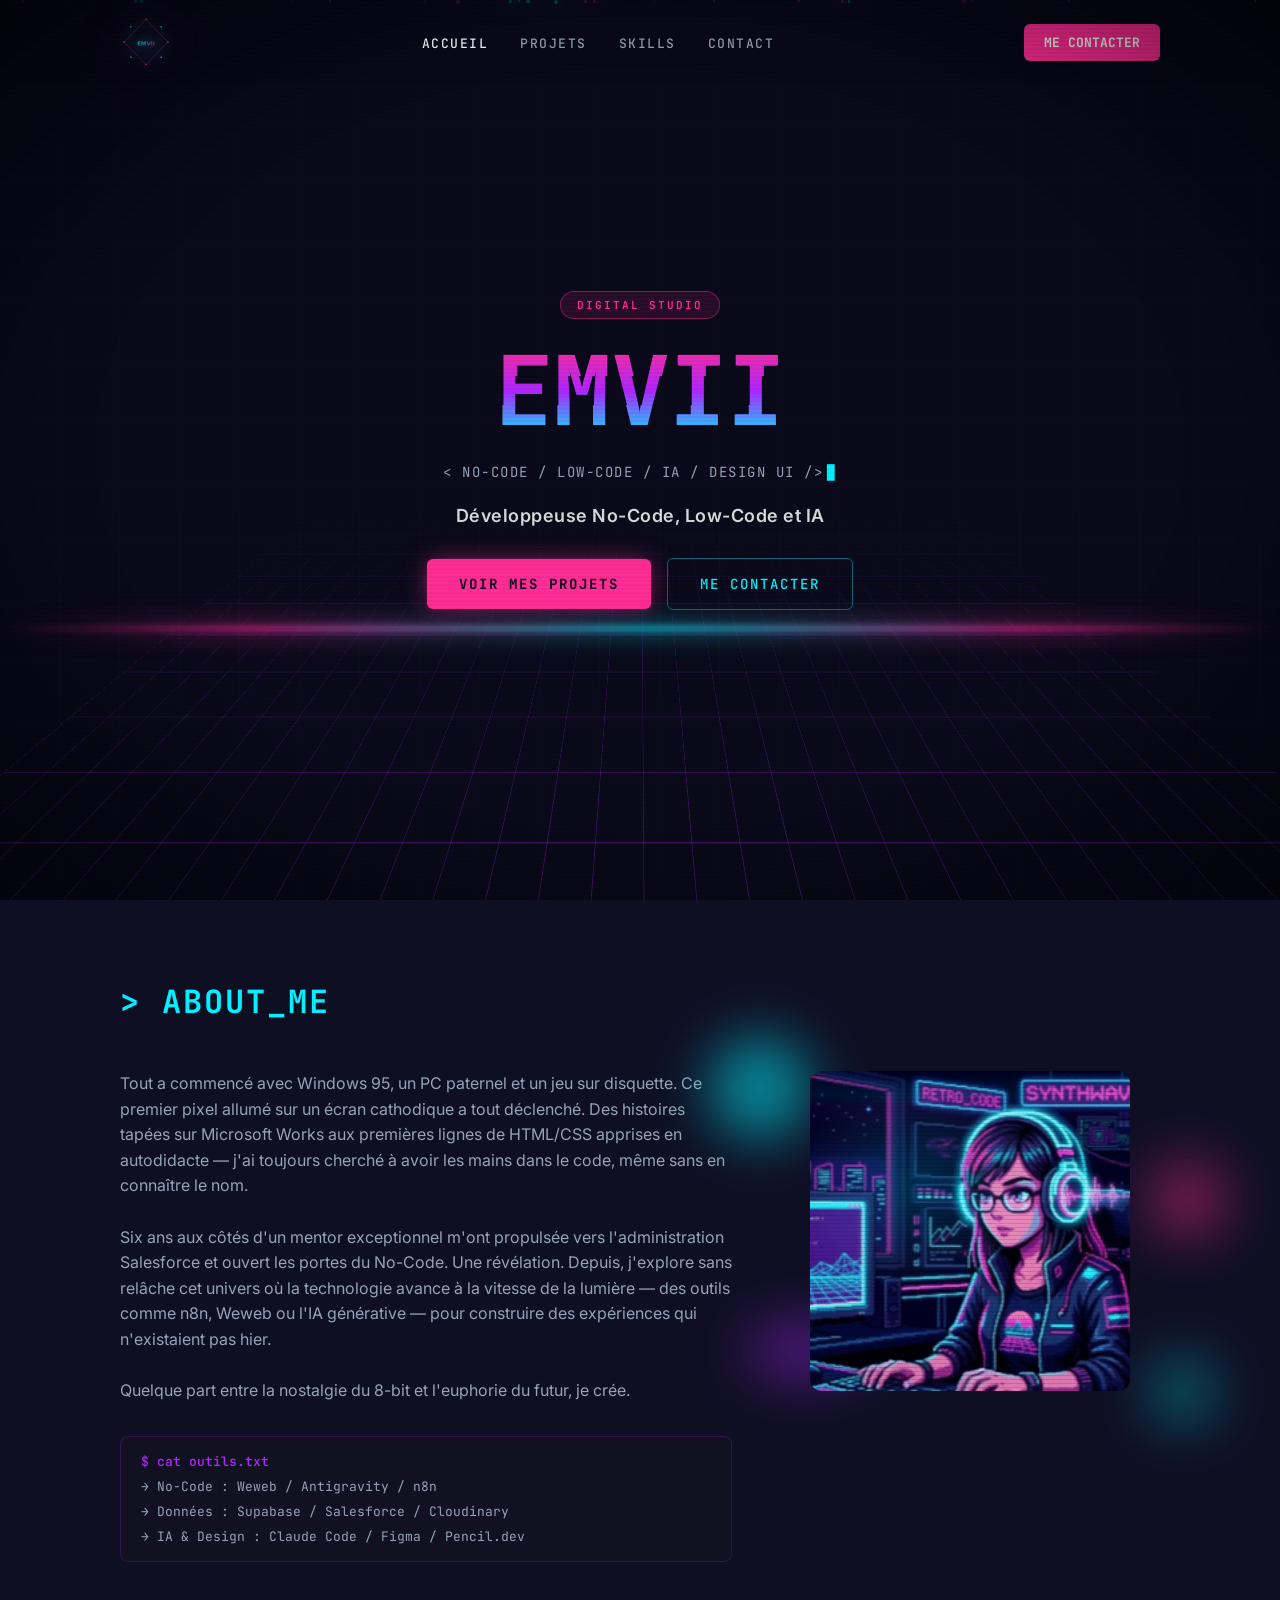
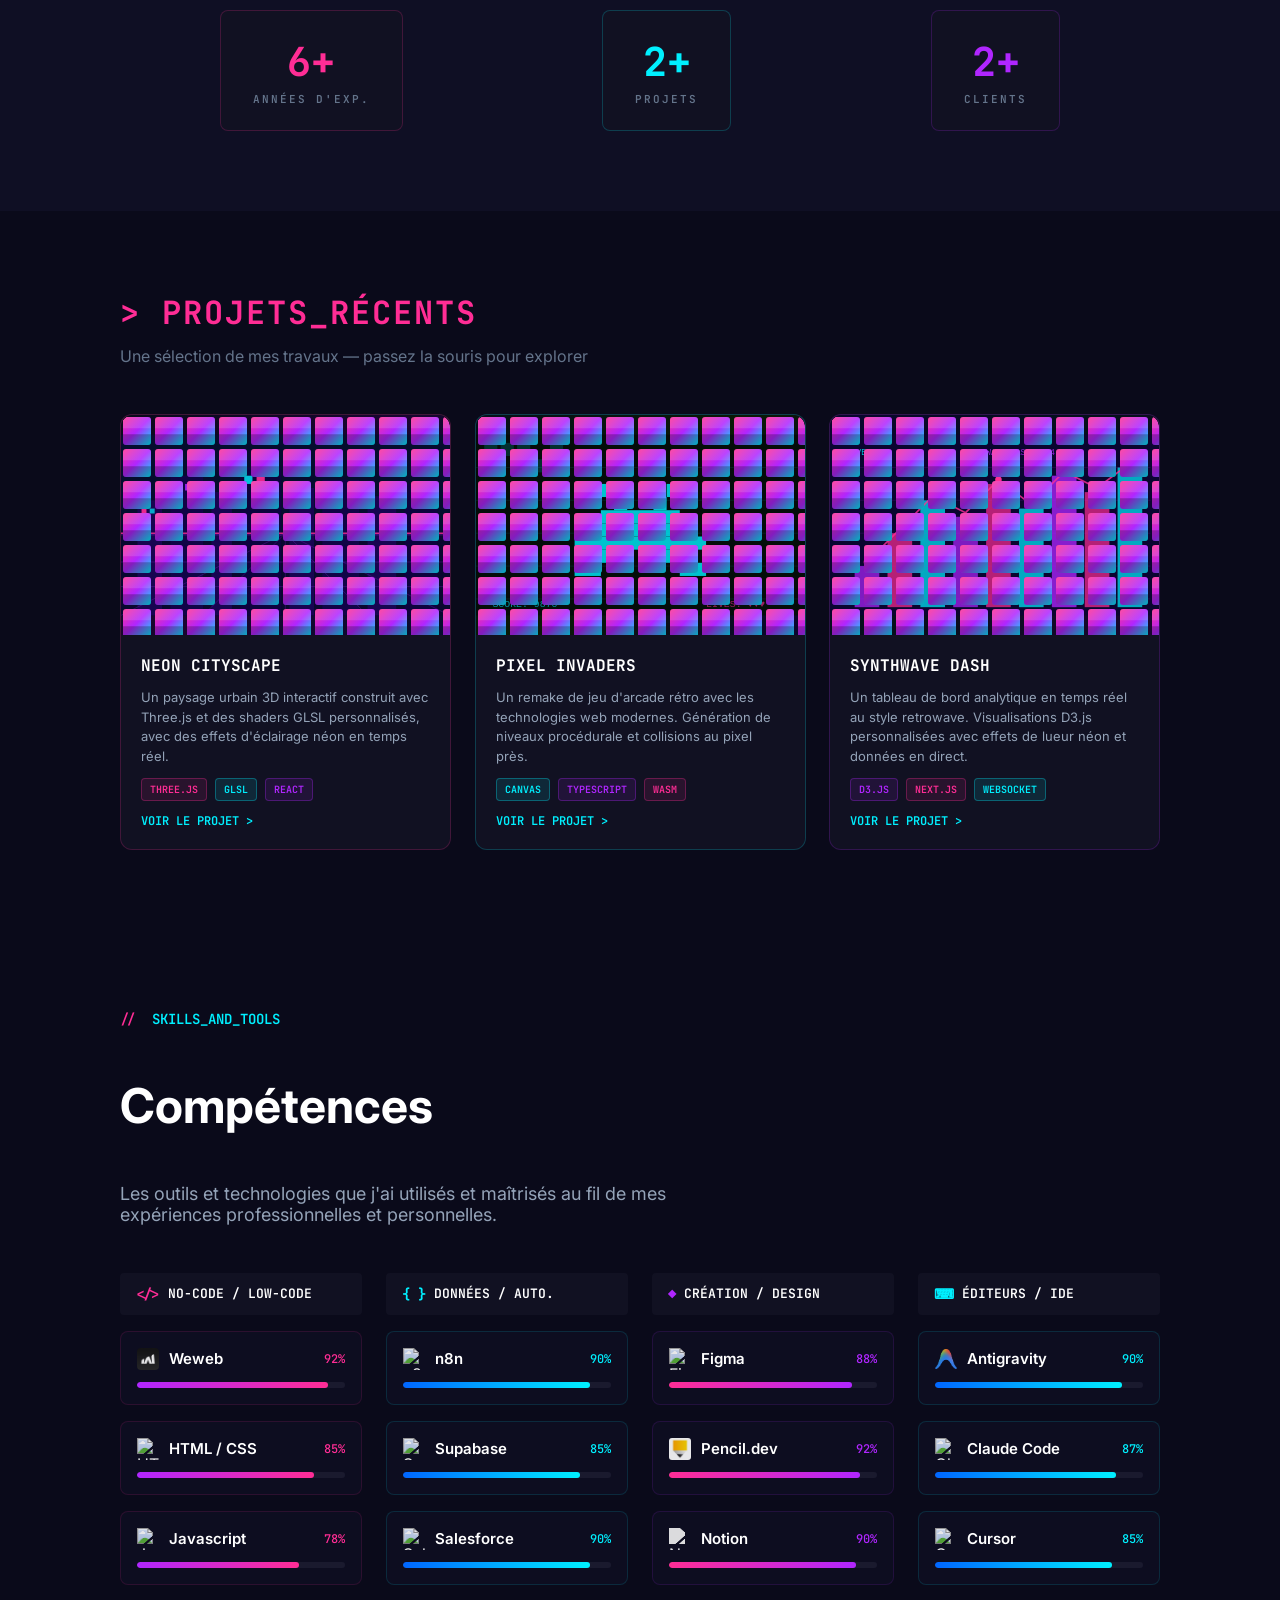
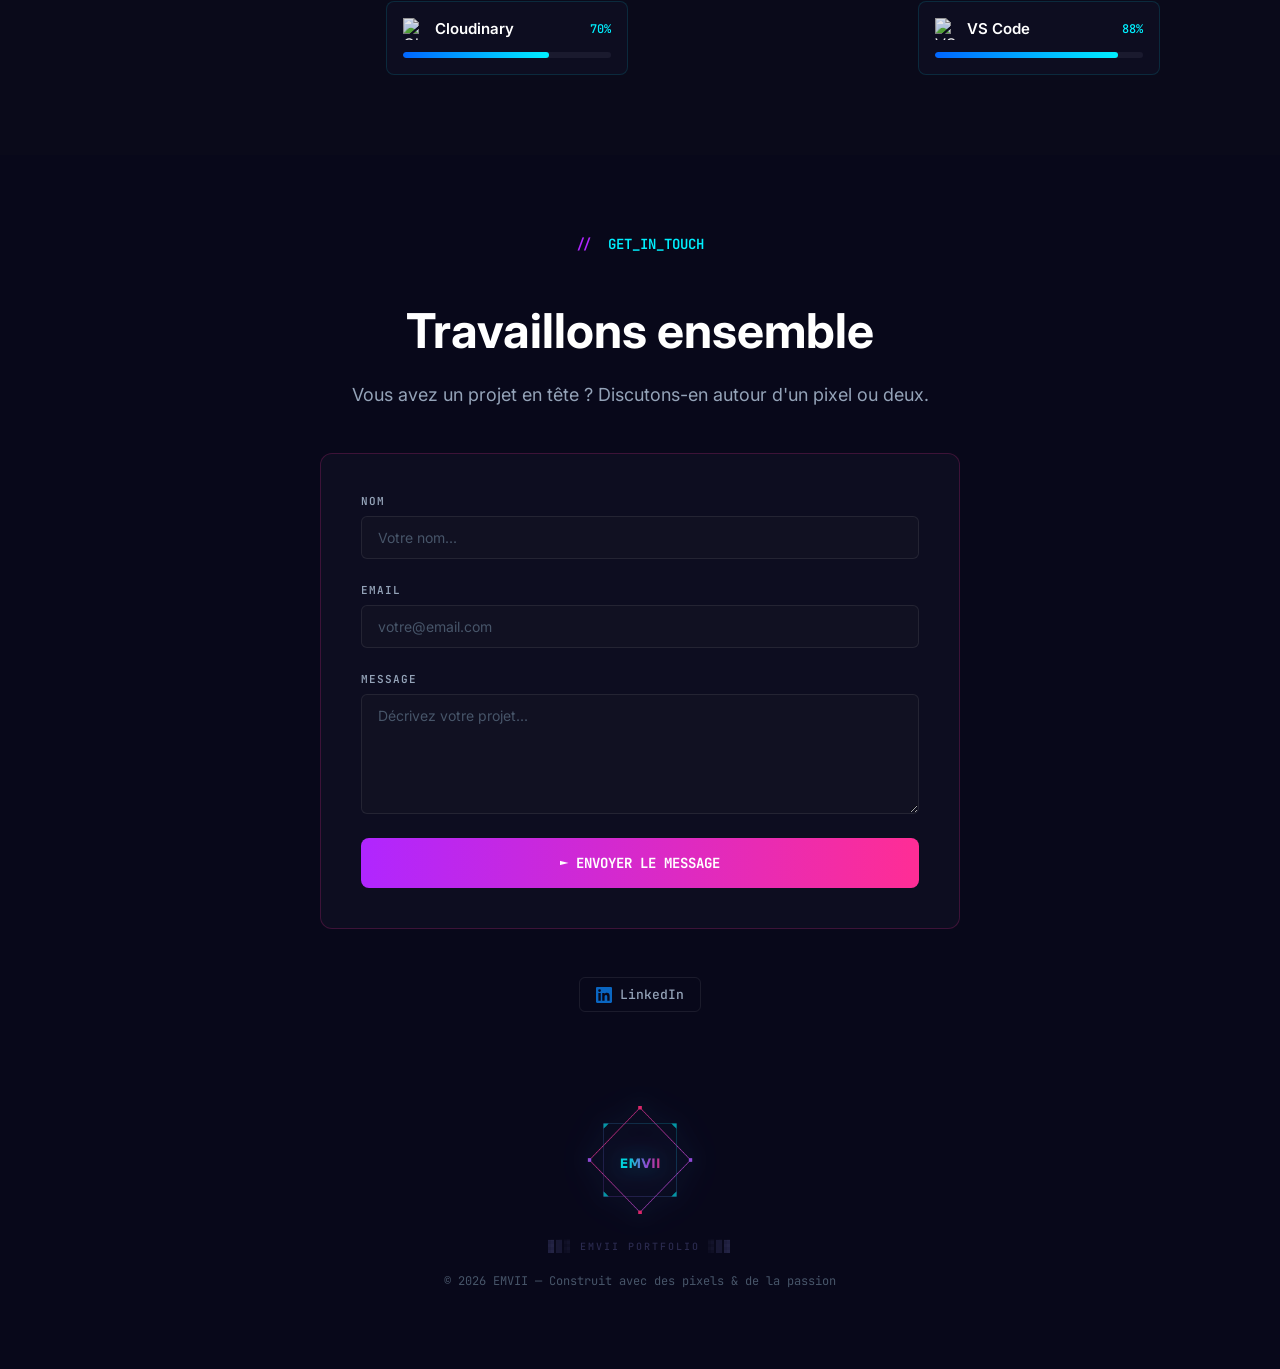
==== commit afbf7945: "style: reformat HTML structure for improved readability and consistency" ====
--- a/index.html
+++ b/index.html
@@ -8,7 +8,9 @@
   <link rel="icon" type="image/png" href="emvii-logo-nobg.png" />
   <link rel="preconnect" href="https://fonts.googleapis.com" />
   <link rel="preconnect" href="https://fonts.gstatic.com" crossorigin />
-  <link href="https://fonts.googleapis.com/css2?family=JetBrains+Mono:wght@400;500;600;700&family=Inter:wght@400;600;700&display=swap" rel="stylesheet" />
+  <link
+    href="https://fonts.googleapis.com/css2?family=JetBrains+Mono:wght@400;500;600;700&family=Inter:wght@400;600;700&display=swap"
+    rel="stylesheet" />
   <link rel="stylesheet" href="css/base.css" />
   <link rel="stylesheet" href="css/nav.css" />
   <link rel="stylesheet" href="css/hero.css" />
@@ -63,7 +65,14 @@
     <h2 class="section-header">&gt; ABOUT_ME</h2>
     <div class="about-body">
       <div class="about-left">
-        <p class="bio-text">Tout a commencé avec Windows 95, un PC paternel et un jeu sur disquette. Ce premier pixel allumé sur un écran cathodique a tout déclenché. Des histoires tapées sur Microsoft Works aux premières lignes de HTML/CSS apprises en autodidacte — j'ai toujours cherché à avoir les mains dans le code, même sans en connaître le nom.<br><br>Six ans aux côtés d'un mentor exceptionnel m'ont propulsée vers l'administration Salesforce et ouvert les portes du No-Code. Une révélation. Depuis, j'explore sans relâche cet univers où la technologie avance à la vitesse de la lumière — des outils comme n8n, Weweb ou l'IA générative — pour construire des expériences qui n'existaient pas hier.<br><br>Quelque part entre la nostalgie du 8-bit et l'euphorie du futur, je crée.</p>
+        <p class="bio-text">Tout a commencé avec Windows 95, un PC paternel et un jeu sur disquette. Ce premier pixel
+          allumé sur un écran cathodique a tout déclenché. Des histoires tapées sur Microsoft Works aux premières lignes
+          de HTML/CSS apprises en autodidacte — j'ai toujours cherché à avoir les mains dans le code, même sans en
+          connaître le nom.<br><br>Six ans aux côtés d'un mentor exceptionnel m'ont propulsée vers l'administration
+          Salesforce et ouvert les portes du No-Code. Une révélation. Depuis, j'explore sans relâche cet univers où la
+          technologie avance à la vitesse de la lumière — des outils comme n8n, Weweb ou l'IA générative — pour
+          construire des expériences qui n'existaient pas hier.<br><br>Quelque part entre la nostalgie du 8-bit et
+          l'euphorie du futur, je crée.</p>
         <div class="term-block">
           <span class="term-line cmd">$ cat outils.txt</span>
           <span class="term-line">→ No-Code : Weweb / Antigravity / n8n</span>
@@ -190,8 +199,10 @@
                 <line x1="0" y1="160" x2="400" y2="160" />
                 <line x1="0" y1="200" x2="400" y2="200" />
               </g>
-              <text x="20" y="210" font-family="monospace" font-size="12" fill="#00F0FF" opacity="0.6">SCORE: 9870</text>
-              <text x="280" y="210" font-family="monospace" font-size="12" fill="#FF2D95" opacity="0.6">LIVES: ♥♥♥</text>
+              <text x="20" y="210" font-family="monospace" font-size="12" fill="#00F0FF" opacity="0.6">SCORE:
+                9870</text>
+              <text x="280" y="210" font-family="monospace" font-size="12" fill="#FF2D95" opacity="0.6">LIVES:
+                ♥♥♥</text>
             </svg>
           </div>
         </div>
@@ -224,7 +235,8 @@
               <rect x="310" y="70" width="30" height="140" fill="#FF2D95" opacity="0.7" />
               <rect x="350" y="40" width="30" height="170" fill="#00F0FF" opacity="0.7" />
               <rect x="270" y="50" width="30" height="160" fill="#B026FF" opacity="0.2" rx="2" />
-              <polyline points="45,155 85,115 125,75 165,95 205,55 245,85 285,45 325,65 365,35" stroke="#FF2D95" stroke-width="2" fill="none" opacity="0.8" />
+              <polyline points="45,155 85,115 125,75 165,95 205,55 245,85 285,45 325,65 365,35" stroke="#FF2D95"
+                stroke-width="2" fill="none" opacity="0.8" />
               <circle cx="45" cy="155" r="4" fill="#FF2D95" />
               <circle cx="205" cy="55" r="4" fill="#FF2D95" />
               <circle cx="365" cy="35" r="4" fill="#FF2D95" />
@@ -236,7 +248,8 @@
                 <line x1="20" y1="200" x2="390" y2="200" />
               </g>
               <text x="20" y="25" font-family="monospace" font-size="10" fill="#00F0FF" opacity="0.8">LIVE ●</text>
-              <text x="160" y="25" font-family="monospace" font-size="10" fill="#B026FF" opacity="0.8">SYNTHWAVE_DASH v2.4</text>
+              <text x="160" y="25" font-family="monospace" font-size="10" fill="#B026FF" opacity="0.8">SYNTHWAVE_DASH
+                v2.4</text>
             </svg>
           </div>
         </div>
@@ -281,7 +294,9 @@
             </div>
             <span class="skill-pct pink">92%</span>
           </div>
-          <div class="bar-track"><div class="bar-fill pink" style="width:92%"></div></div>
+          <div class="bar-track">
+            <div class="bar-fill pink" style="width:92%"></div>
+          </div>
         </div>
         <div class="skill-item border-pink">
           <div class="skill-row">
@@ -291,7 +306,9 @@
             </div>
             <span class="skill-pct pink">85%</span>
           </div>
-          <div class="bar-track"><div class="bar-fill pink" style="width:85%"></div></div>
+          <div class="bar-track">
+            <div class="bar-fill pink" style="width:85%"></div>
+          </div>
         </div>
         <div class="skill-item border-pink">
           <div class="skill-row">
@@ -301,7 +318,9 @@
             </div>
             <span class="skill-pct pink">78%</span>
           </div>
-          <div class="bar-track"><div class="bar-fill pink" style="width:78%"></div></div>
+          <div class="bar-track">
+            <div class="bar-fill pink" style="width:78%"></div>
+          </div>
         </div>
       </div>
 
@@ -319,7 +338,9 @@
             </div>
             <span class="skill-pct cyan">90%</span>
           </div>
-          <div class="bar-track"><div class="bar-fill cyan" style="width:90%"></div></div>
+          <div class="bar-track">
+            <div class="bar-fill cyan" style="width:90%"></div>
+          </div>
         </div>
         <div class="skill-item border-cyan">
           <div class="skill-row">
@@ -329,17 +350,23 @@
             </div>
             <span class="skill-pct cyan">85%</span>
           </div>
-          <div class="bar-track"><div class="bar-fill cyan" style="width:85%"></div></div>
-        </div>
-        <div class="skill-item border-cyan">
-          <div class="skill-row">
-            <div class="skill-name-group">
-              <img class="skill-logo" src="https://cdn.jsdelivr.net/gh/devicons/devicon@v2.16.0/icons/salesforce/salesforce-original.svg" alt="Salesforce" />
+          <div class="bar-track">
+            <div class="bar-fill cyan" style="width:85%"></div>
+          </div>
+        </div>
+        <div class="skill-item border-cyan">
+          <div class="skill-row">
+            <div class="skill-name-group">
+              <img class="skill-logo"
+                src="https://cdn.jsdelivr.net/gh/devicons/devicon@v2.16.0/icons/salesforce/salesforce-original.svg"
+                alt="Salesforce" />
               <span class="skill-name">Salesforce</span>
             </div>
             <span class="skill-pct cyan">90%</span>
           </div>
-          <div class="bar-track"><div class="bar-fill cyan" style="width:90%"></div></div>
+          <div class="bar-track">
+            <div class="bar-fill cyan" style="width:90%"></div>
+          </div>
         </div>
         <div class="skill-item border-cyan">
           <div class="skill-row">
@@ -349,7 +376,9 @@
             </div>
             <span class="skill-pct cyan">70%</span>
           </div>
-          <div class="bar-track"><div class="bar-fill cyan" style="width:70%"></div></div>
+          <div class="bar-track">
+            <div class="bar-fill cyan" style="width:70%"></div>
+          </div>
         </div>
       </div>
 
@@ -367,7 +396,9 @@
             </div>
             <span class="skill-pct purple">88%</span>
           </div>
-          <div class="bar-track"><div class="bar-fill purple" style="width:88%"></div></div>
+          <div class="bar-track">
+            <div class="bar-fill purple" style="width:88%"></div>
+          </div>
         </div>
         <div class="skill-item border-purple">
           <div class="skill-row">
@@ -377,17 +408,22 @@
             </div>
             <span class="skill-pct purple">92%</span>
           </div>
-          <div class="bar-track"><div class="bar-fill purple" style="width:92%"></div></div>
+          <div class="bar-track">
+            <div class="bar-fill purple" style="width:92%"></div>
+          </div>
         </div>
         <div class="skill-item border-purple">
           <div class="skill-row">
             <div class="skill-name-group">
-              <img class="skill-logo" src="https://cdn.simpleicons.org/notion/ffffff" alt="Notion" style="filter:brightness(0) invert(1);opacity:.85;" />
+              <img class="skill-logo" src="https://cdn.simpleicons.org/notion/ffffff" alt="Notion"
+                style="filter:brightness(0) invert(1);opacity:.85;" />
               <span class="skill-name">Notion</span>
             </div>
             <span class="skill-pct purple">90%</span>
           </div>
-          <div class="bar-track"><div class="bar-fill purple" style="width:90%"></div></div>
+          <div class="bar-track">
+            <div class="bar-fill purple" style="width:90%"></div>
+          </div>
         </div>
       </div>
 
@@ -405,7 +441,9 @@
             </div>
             <span class="skill-pct cyan">90%</span>
           </div>
-          <div class="bar-track"><div class="bar-fill cyan" style="width:90%"></div></div>
+          <div class="bar-track">
+            <div class="bar-fill cyan" style="width:90%"></div>
+          </div>
         </div>
         <div class="skill-item border-cyan">
           <div class="skill-row">
@@ -415,7 +453,9 @@
             </div>
             <span class="skill-pct cyan">87%</span>
           </div>
-          <div class="bar-track"><div class="bar-fill cyan" style="width:87%"></div></div>
+          <div class="bar-track">
+            <div class="bar-fill cyan" style="width:87%"></div>
+          </div>
         </div>
         <div class="skill-item border-cyan">
           <div class="skill-row">
@@ -425,17 +465,23 @@
             </div>
             <span class="skill-pct cyan">85%</span>
           </div>
-          <div class="bar-track"><div class="bar-fill cyan" style="width:85%"></div></div>
-        </div>
-        <div class="skill-item border-cyan">
-          <div class="skill-row">
-            <div class="skill-name-group">
-              <img class="skill-logo" src="https://cdn.jsdelivr.net/gh/devicons/devicon@v2.16.0/icons/vscode/vscode-original.svg" alt="VS Code" />
+          <div class="bar-track">
+            <div class="bar-fill cyan" style="width:85%"></div>
+          </div>
+        </div>
+        <div class="skill-item border-cyan">
+          <div class="skill-row">
+            <div class="skill-name-group">
+              <img class="skill-logo"
+                src="https://cdn.jsdelivr.net/gh/devicons/devicon@v2.16.0/icons/vscode/vscode-original.svg"
+                alt="VS Code" />
               <span class="skill-name">VS Code</span>
             </div>
             <span class="skill-pct cyan">88%</span>
           </div>
-          <div class="bar-track"><div class="bar-fill cyan" style="width:88%"></div></div>
+          <div class="bar-track">
+            <div class="bar-fill cyan" style="width:88%"></div>
+          </div>
         </div>
       </div>
 
@@ -450,7 +496,8 @@
     </div>
     <h2 class="contact-heading">Travaillons ensemble</h2>
     <p class="contact-sub">Vous avez un projet en tête&nbsp;? Discutons-en autour d'un pixel ou deux.</p>
-    <form class="form-wrapper" action="https://n8n.emvii.fr/webhook/8efdfc93-c75a-4f81-a2cc-04cacb263776" method="POST">
+    <form class="form-wrapper" action="https://n8n.emvii.fr/webhook-test/8efdfc93-c75a-4f81-a2cc-04cacb263776"
+      method="POST">
       <div class="field">
         <label class="field-label">NOM</label>
         <input class="field-input" type="text" name="nom" placeholder="Votre nom..." />
@@ -469,12 +516,18 @@
       </button>
     </form>
     <div class="social-row">
-      <a href="https://www.linkedin.com/in/melanie-voymant-a542a0139" target="_blank" rel="noopener noreferrer" class="social-link">
-        <svg xmlns="http://www.w3.org/2000/svg" width="16" height="16" viewBox="0 0 24 24" fill="#0A66C2" style="vertical-align:middle;margin-right:8px;flex-shrink:0;"><path d="M20.447 20.452h-3.554v-5.569c0-1.328-.027-3.037-1.852-3.037-1.853 0-2.136 1.445-2.136 2.939v5.667H9.351V9h3.414v1.561h.046c.477-.9 1.637-1.85 3.37-1.85 3.601 0 4.267 2.37 4.267 5.455v6.286zM5.337 7.433a2.062 2.062 0 0 1-2.063-2.065 2.064 2.064 0 1 1 2.063 2.065zm1.782 13.019H3.555V9h3.564v11.452zM22.225 0H1.771C.792 0 0 .774 0 1.729v20.542C0 23.227.792 24 1.771 24h20.451C23.2 24 24 23.227 24 22.271V1.729C24 .774 23.2 0 22.222 0h.003z"/></svg>LinkedIn
+      <a href="https://www.linkedin.com/in/melanie-voymant-a542a0139" target="_blank" rel="noopener noreferrer"
+        class="social-link">
+        <svg xmlns="http://www.w3.org/2000/svg" width="16" height="16" viewBox="0 0 24 24" fill="#0A66C2"
+          style="vertical-align:middle;margin-right:8px;flex-shrink:0;">
+          <path
+            d="M20.447 20.452h-3.554v-5.569c0-1.328-.027-3.037-1.852-3.037-1.853 0-2.136 1.445-2.136 2.939v5.667H9.351V9h3.414v1.561h.046c.477-.9 1.637-1.85 3.37-1.85 3.601 0 4.267 2.37 4.267 5.455v6.286zM5.337 7.433a2.062 2.062 0 0 1-2.063-2.065 2.064 2.064 0 1 1 2.063 2.065zm1.782 13.019H3.555V9h3.564v11.452zM22.225 0H1.771C.792 0 0 .774 0 1.729v20.542C0 23.227.792 24 1.771 24h20.451C23.2 24 24 23.227 24 22.271V1.729C24 .774 23.2 0 22.222 0h.003z" />
+        </svg>LinkedIn
       </a>
     </div>
     <footer>
-      <img src="emvii-logo-nobg.png" alt="EMVII" style="height:120px;width:auto;opacity:0.85;filter:drop-shadow(0 0 12px rgba(0,240,255,0.6)) drop-shadow(0 0 30px rgba(176,38,255,0.4));" />
+      <img src="emvii-logo-nobg.png" alt="EMVII"
+        style="height:120px;width:auto;opacity:0.85;filter:drop-shadow(0 0 12px rgba(0,240,255,0.6)) drop-shadow(0 0 30px rgba(176,38,255,0.4));" />
       <span class="footer-deco">▓▒░ EMVII PORTFOLIO ░▒▓</span>
       <span class="footer-text">© 2026 EMVII — Construit avec des pixels &amp; de la passion</span>
     </footer>
@@ -488,4 +541,5 @@
   <script src="js/nav.js"></script>
 
 </body>
+
 </html>
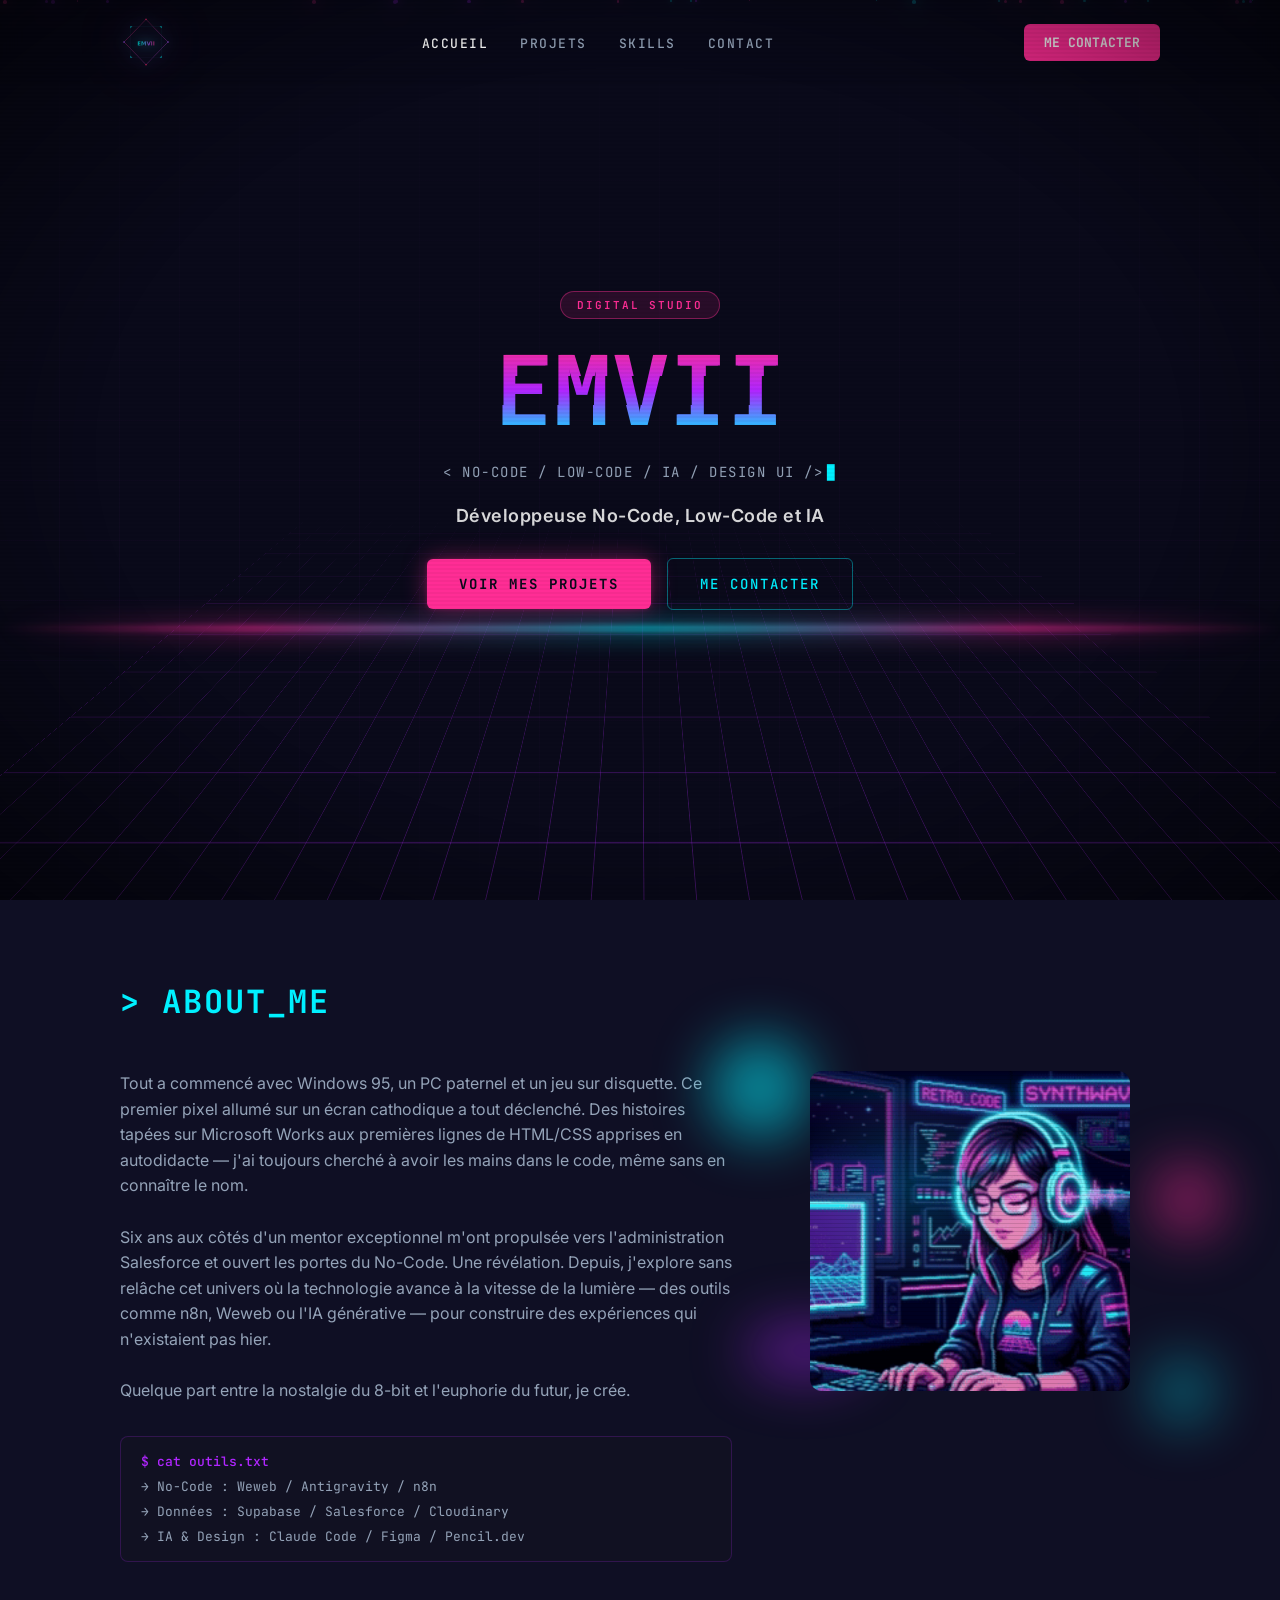
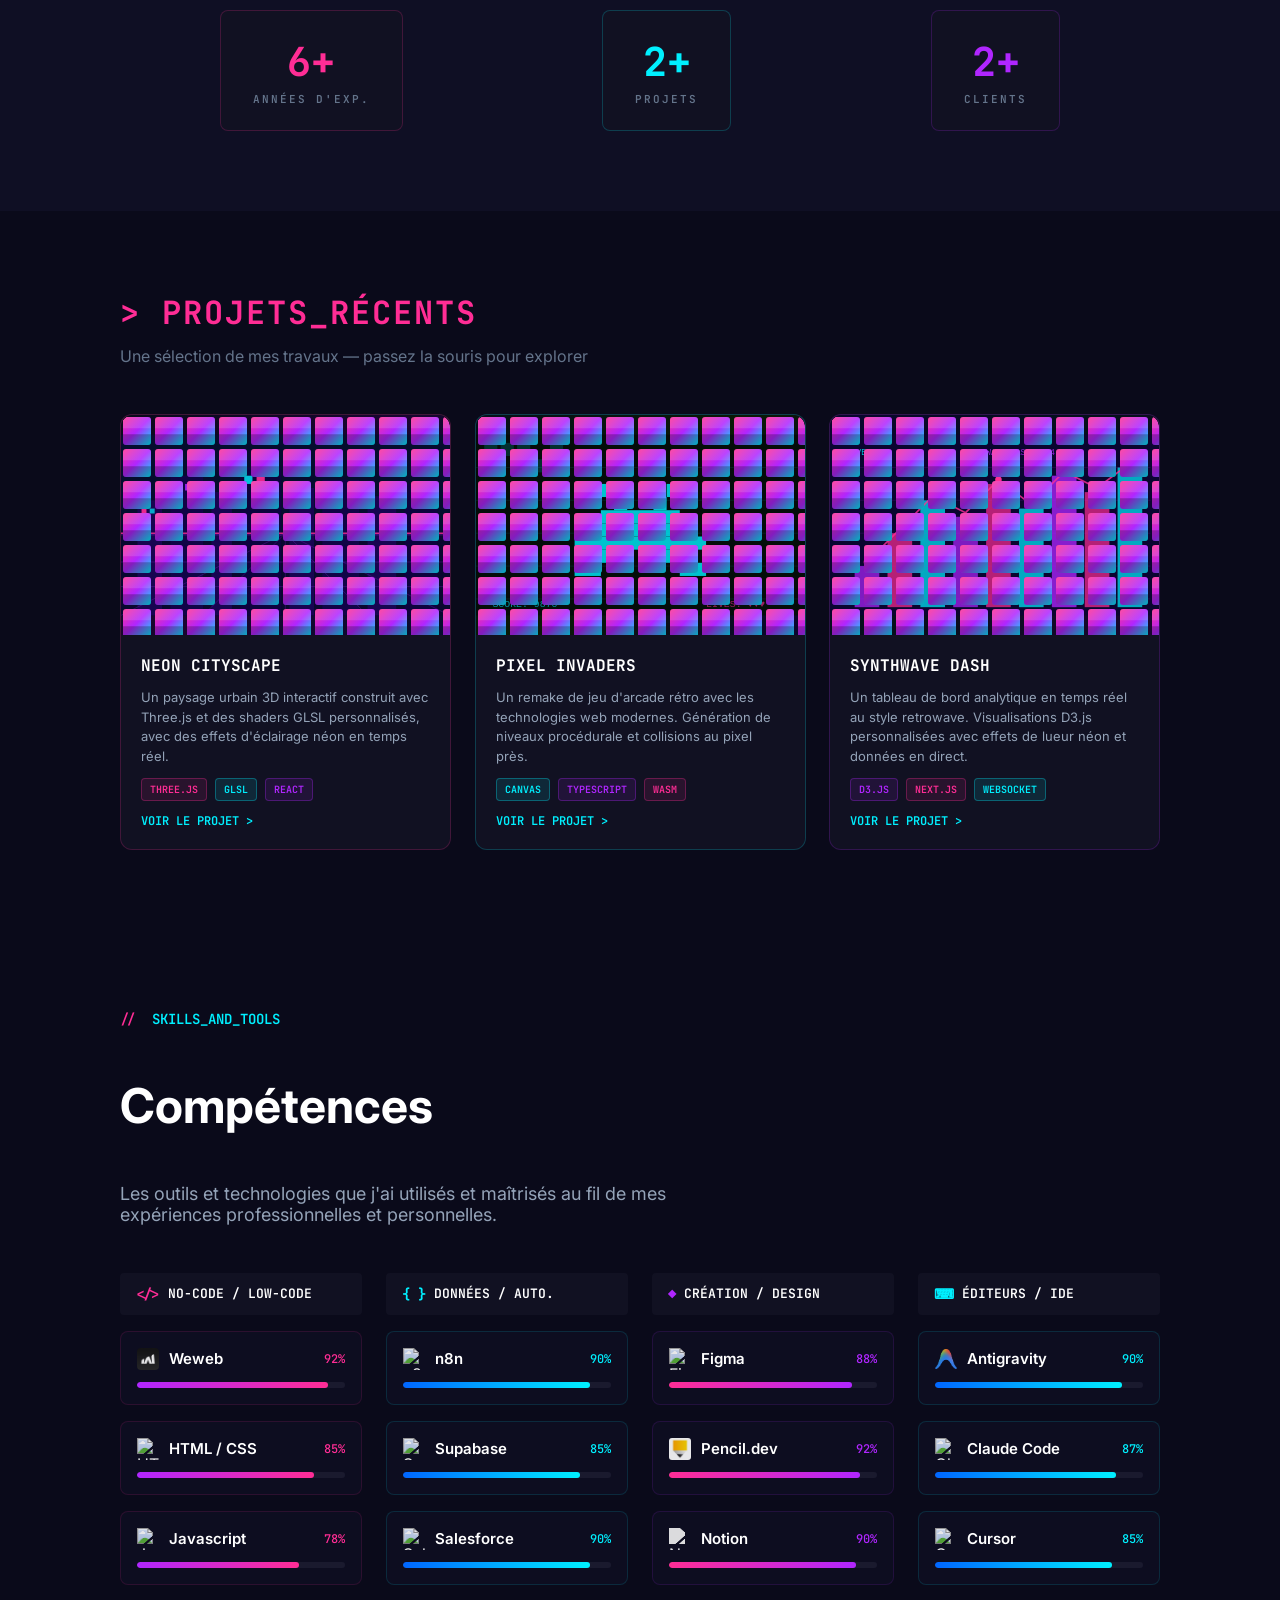
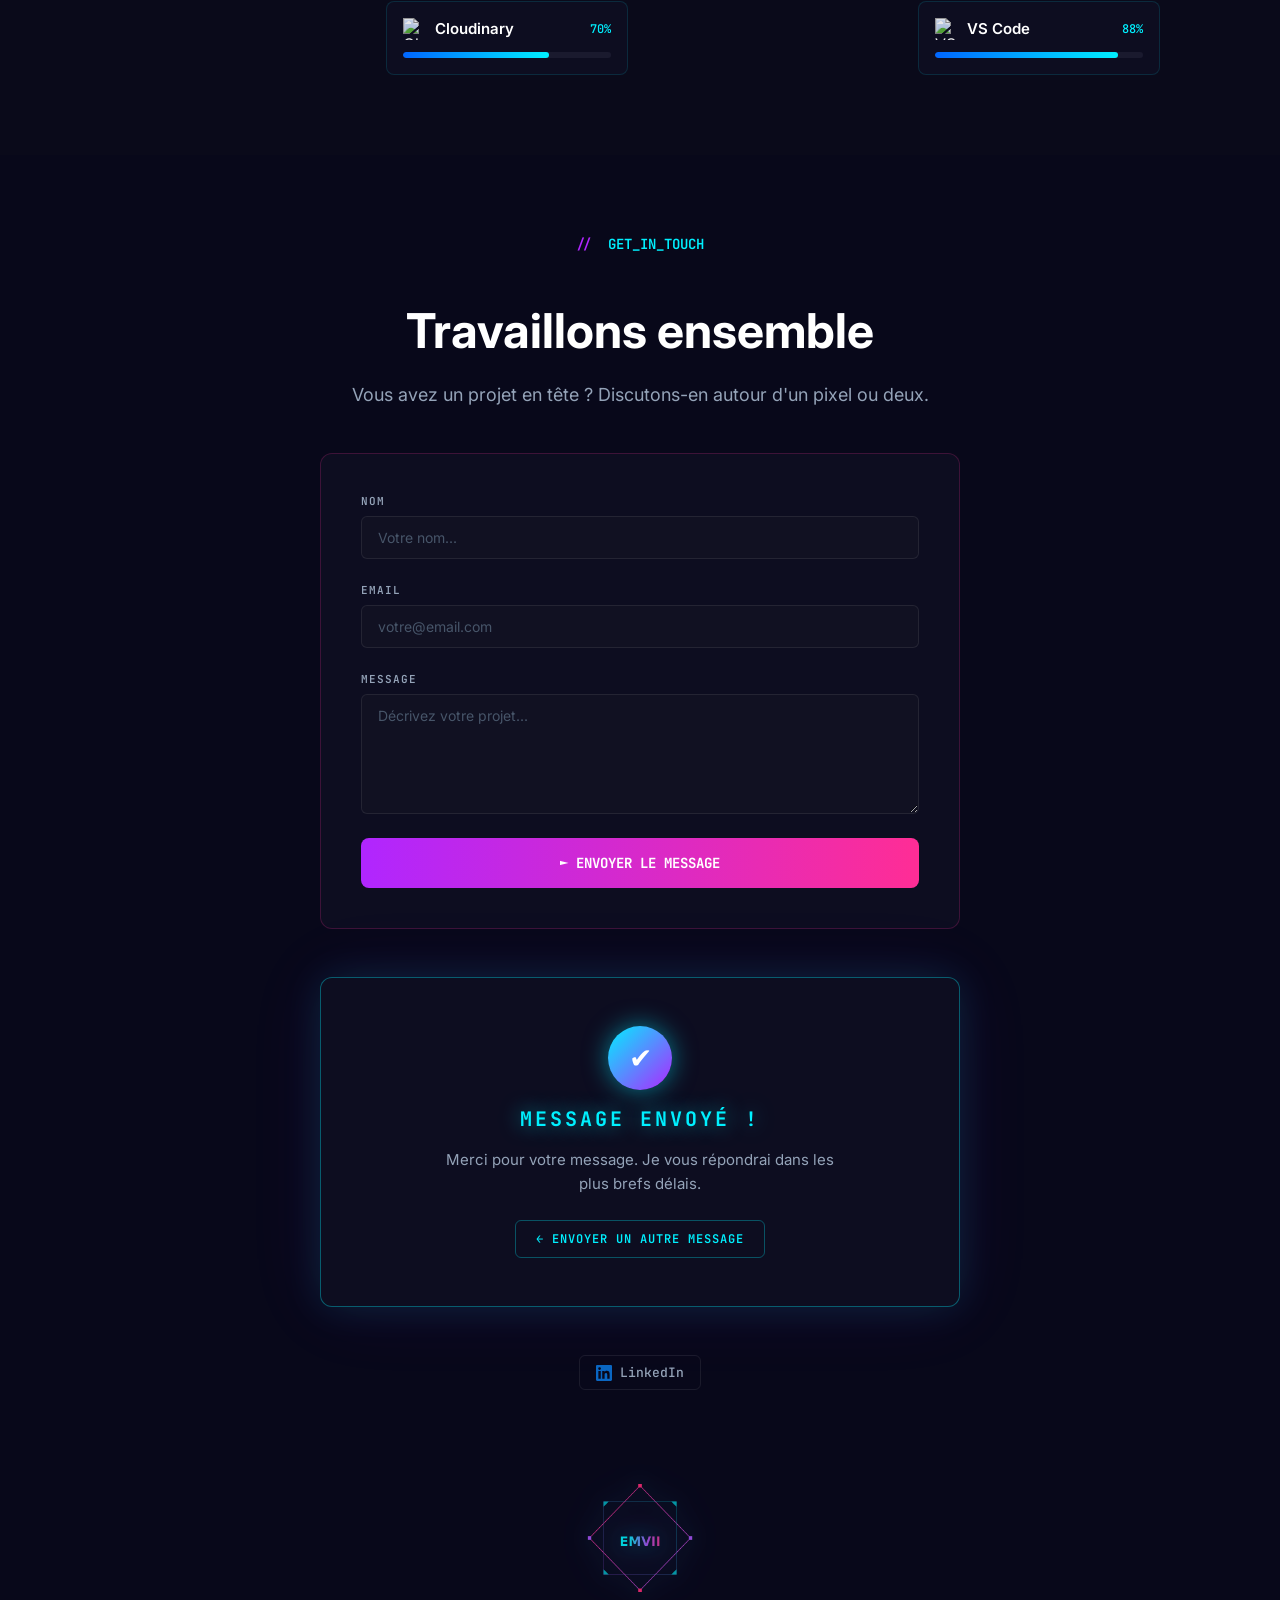
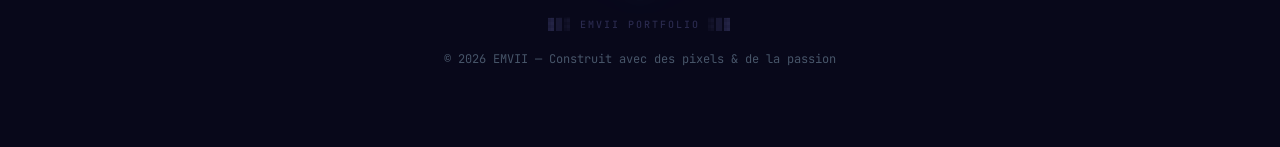
==== commit 51537f15: "feat: implement asynchronous contact form submission with loading states and confirmation UI" ====
--- a/index.html
+++ b/index.html
@@ -496,25 +496,32 @@
     </div>
     <h2 class="contact-heading">Travaillons ensemble</h2>
     <p class="contact-sub">Vous avez un projet en tête&nbsp;? Discutons-en autour d'un pixel ou deux.</p>
-    <form class="form-wrapper" action="https://n8n.emvii.fr/webhook-test/8efdfc93-c75a-4f81-a2cc-04cacb263776"
-      method="POST">
+    <form id="contact-form" class="form-wrapper">
       <div class="field">
         <label class="field-label">NOM</label>
-        <input class="field-input" type="text" name="nom" placeholder="Votre nom..." />
+        <input class="field-input" type="text" name="nom" placeholder="Votre nom..." required />
       </div>
       <div class="field">
         <label class="field-label">EMAIL</label>
-        <input class="field-input" type="email" name="email" placeholder="votre@email.com" />
+        <input class="field-input" type="email" name="email" placeholder="votre@email.com" required />
       </div>
       <div class="field">
         <label class="field-label">MESSAGE</label>
-        <textarea class="field-input" name="message" placeholder="Décrivez votre projet..."></textarea>
-      </div>
-      <button class="submit-btn" type="submit">
-        <span>►</span>
-        <span>ENVOYER LE MESSAGE</span>
+        <textarea class="field-input" name="message" placeholder="Décrivez votre projet..." required></textarea>
+      </div>
+      <button class="submit-btn" type="submit" id="submit-btn">
+        <span id="submit-icon">►</span>
+        <span id="submit-label">ENVOYER LE MESSAGE</span>
       </button>
     </form>
+    <div id="contact-confirm" class="contact-confirm" hidden>
+      <div class="confirm-icon">✔</div>
+      <p class="confirm-title">MESSAGE ENVOYÉ !</p>
+      <p class="confirm-msg">Merci pour votre message. Je vous répondrai dans les plus brefs délais.</p>
+      <button class="confirm-reset" onclick="document.getElementById('contact-form').hidden=false;this.closest('.contact-confirm').hidden=true;">
+        ← ENVOYER UN AUTRE MESSAGE
+      </button>
+    </div>
     <div class="social-row">
       <a href="https://www.linkedin.com/in/melanie-voymant-a542a0139" target="_blank" rel="noopener noreferrer"
         class="social-link">
@@ -533,6 +540,7 @@
     </footer>
   </section>
 
+  <script src="js/contact.js"></script>
   <script src="js/particles.js"></script>
   <script src="js/scroll.js"></script>
   <script src="js/skills.js"></script>
--- a/css/contact.css
+++ b/css/contact.css
@@ -159,4 +159,97 @@
   font-family: var(--mono);
   font-size: 12px;
   color: var(--text-dimmer);
+}
+
+/* ── Contact confirmation ── */
+.contact-confirm {
+  background: var(--card-bg2);
+  border: 1px solid rgba(0, 240, 255, 0.35);
+  border-radius: 12px;
+  padding: 48px 40px;
+  width: 640px;
+  display: flex;
+  flex-direction: column;
+  align-items: center;
+  gap: 16px;
+  animation: confirmIn 0.5s cubic-bezier(0.34, 1.56, 0.64, 1) both;
+  box-shadow: 0 0 40px rgba(0, 240, 255, 0.12), 0 0 80px rgba(176, 38, 255, 0.08);
+}
+
+@keyframes confirmIn {
+  from { opacity: 0; transform: scale(0.9) translateY(16px); }
+  to   { opacity: 1; transform: scale(1) translateY(0); }
+}
+
+.confirm-icon {
+  width: 64px;
+  height: 64px;
+  border-radius: 50%;
+  background: linear-gradient(135deg, var(--cyan), var(--purple));
+  display: flex;
+  align-items: center;
+  justify-content: center;
+  font-size: 28px;
+  color: #fff;
+  box-shadow: 0 0 24px rgba(0, 240, 255, 0.5);
+  animation: iconPop 0.4s 0.2s cubic-bezier(0.34, 1.56, 0.64, 1) both;
+}
+
+@keyframes iconPop {
+  from { transform: scale(0); }
+  to   { transform: scale(1); }
+}
+
+.confirm-title {
+  font-family: var(--mono);
+  font-size: 20px;
+  font-weight: 700;
+  color: var(--cyan);
+  letter-spacing: 3px;
+  text-shadow: 0 0 20px rgba(0, 240, 255, 0.6);
+}
+
+.confirm-msg {
+  font-family: var(--sans);
+  font-size: 15px;
+  color: var(--text-gray);
+  text-align: center;
+  max-width: 420px;
+  line-height: 1.6;
+}
+
+.confirm-reset {
+  margin-top: 8px;
+  background: none;
+  border: 1px solid rgba(0, 240, 255, 0.3);
+  border-radius: 6px;
+  padding: 10px 20px;
+  font-family: var(--mono);
+  font-size: 12px;
+  font-weight: 600;
+  color: var(--cyan);
+  letter-spacing: 1px;
+  cursor: pointer;
+  transition: border-color 0.2s, box-shadow 0.2s;
+}
+
+.confirm-reset:hover {
+  border-color: var(--cyan);
+  box-shadow: 0 0 12px rgba(0, 240, 255, 0.3);
+}
+
+/* Loading state */
+.submit-btn.loading {
+  opacity: 0.7;
+  pointer-events: none;
+}
+
+.submit-btn.loading #submit-icon {
+  display: inline-block;
+  animation: spin 0.8s linear infinite;
+}
+
+@keyframes spin {
+  from { transform: rotate(0deg); }
+  to   { transform: rotate(360deg); }
 }
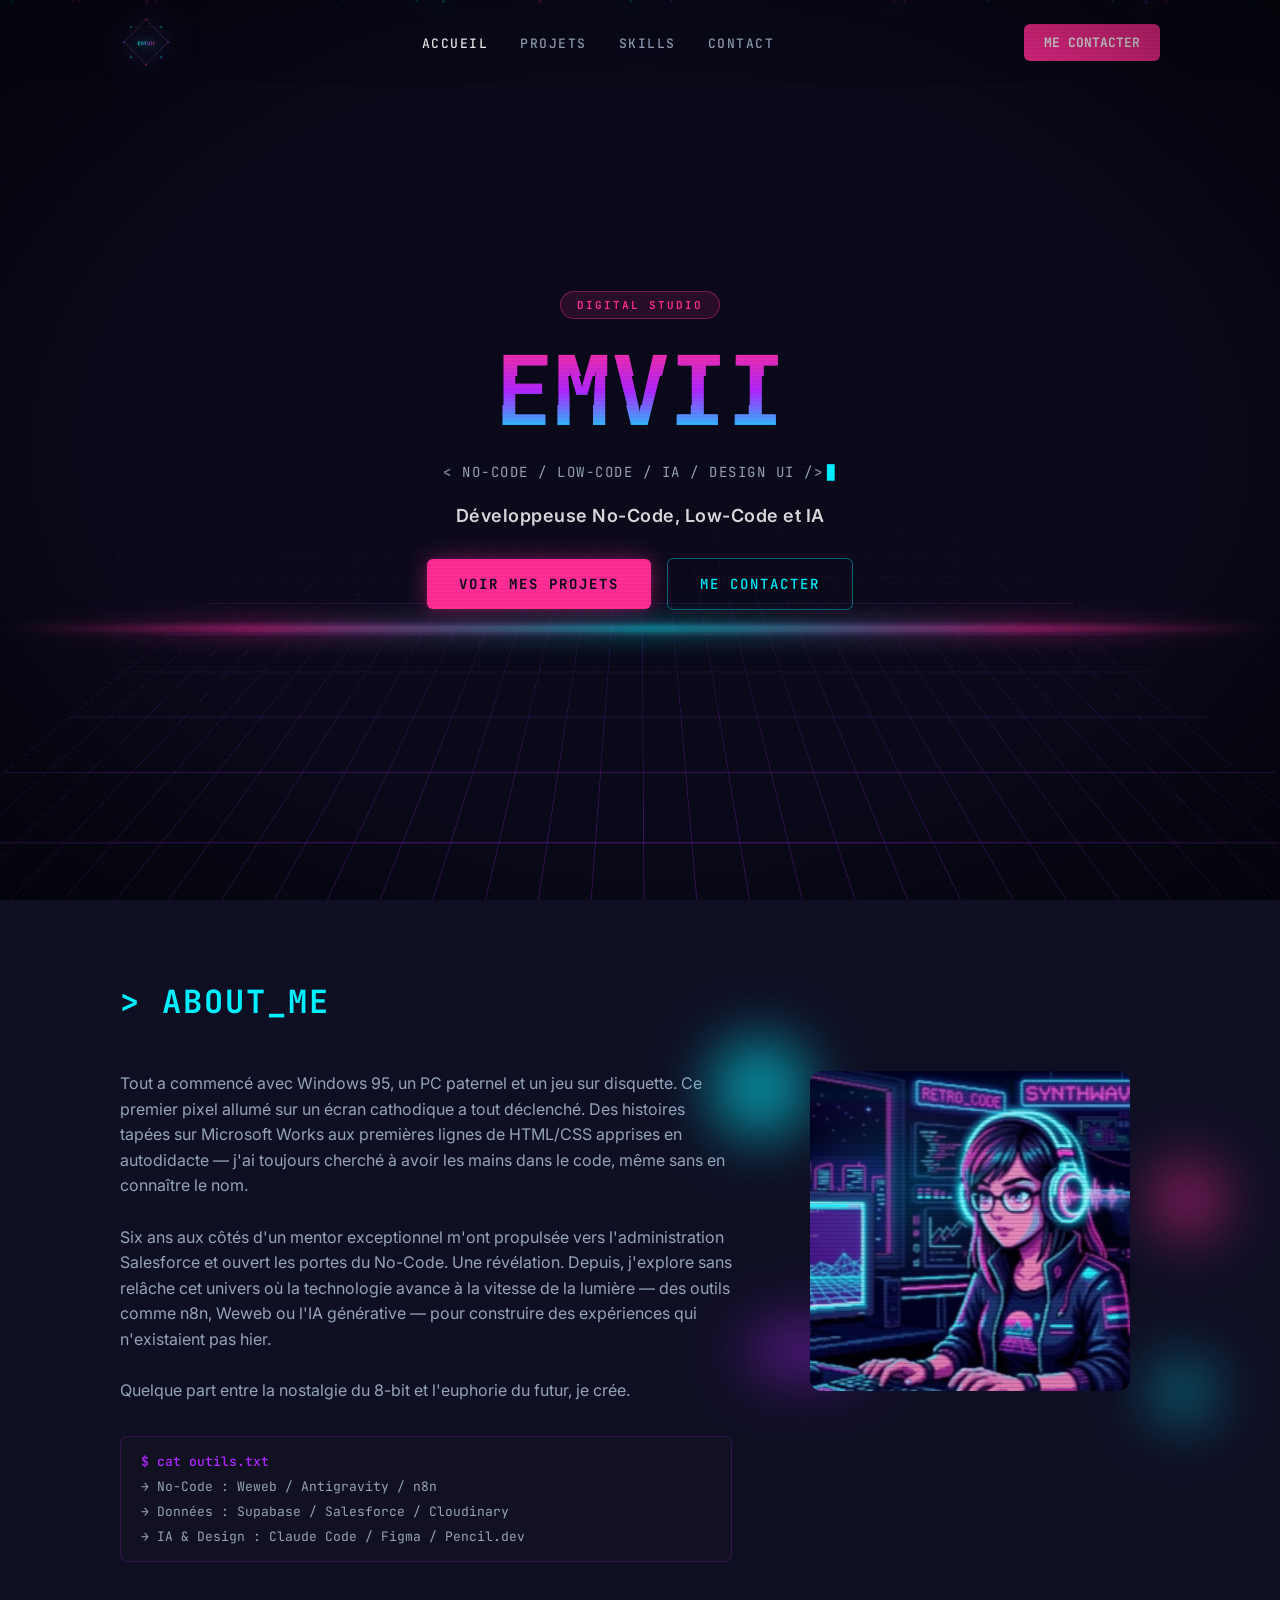
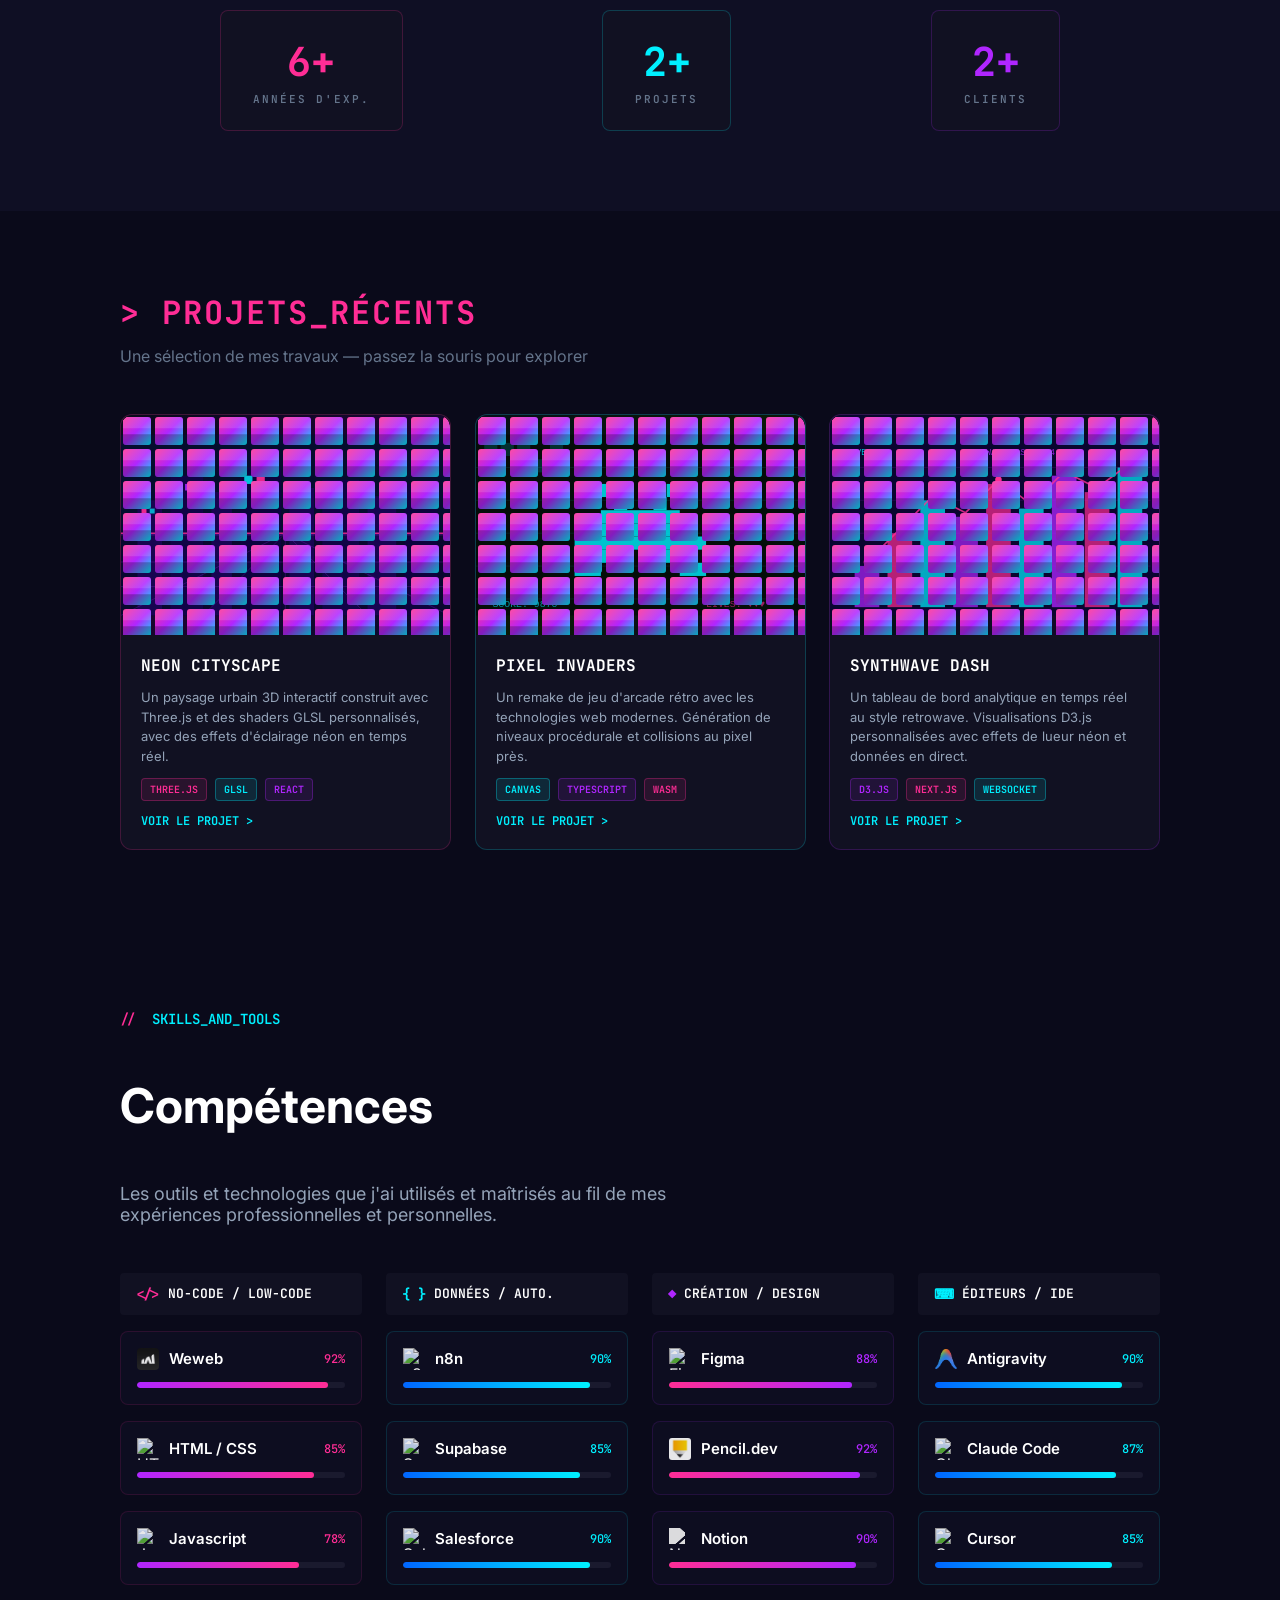
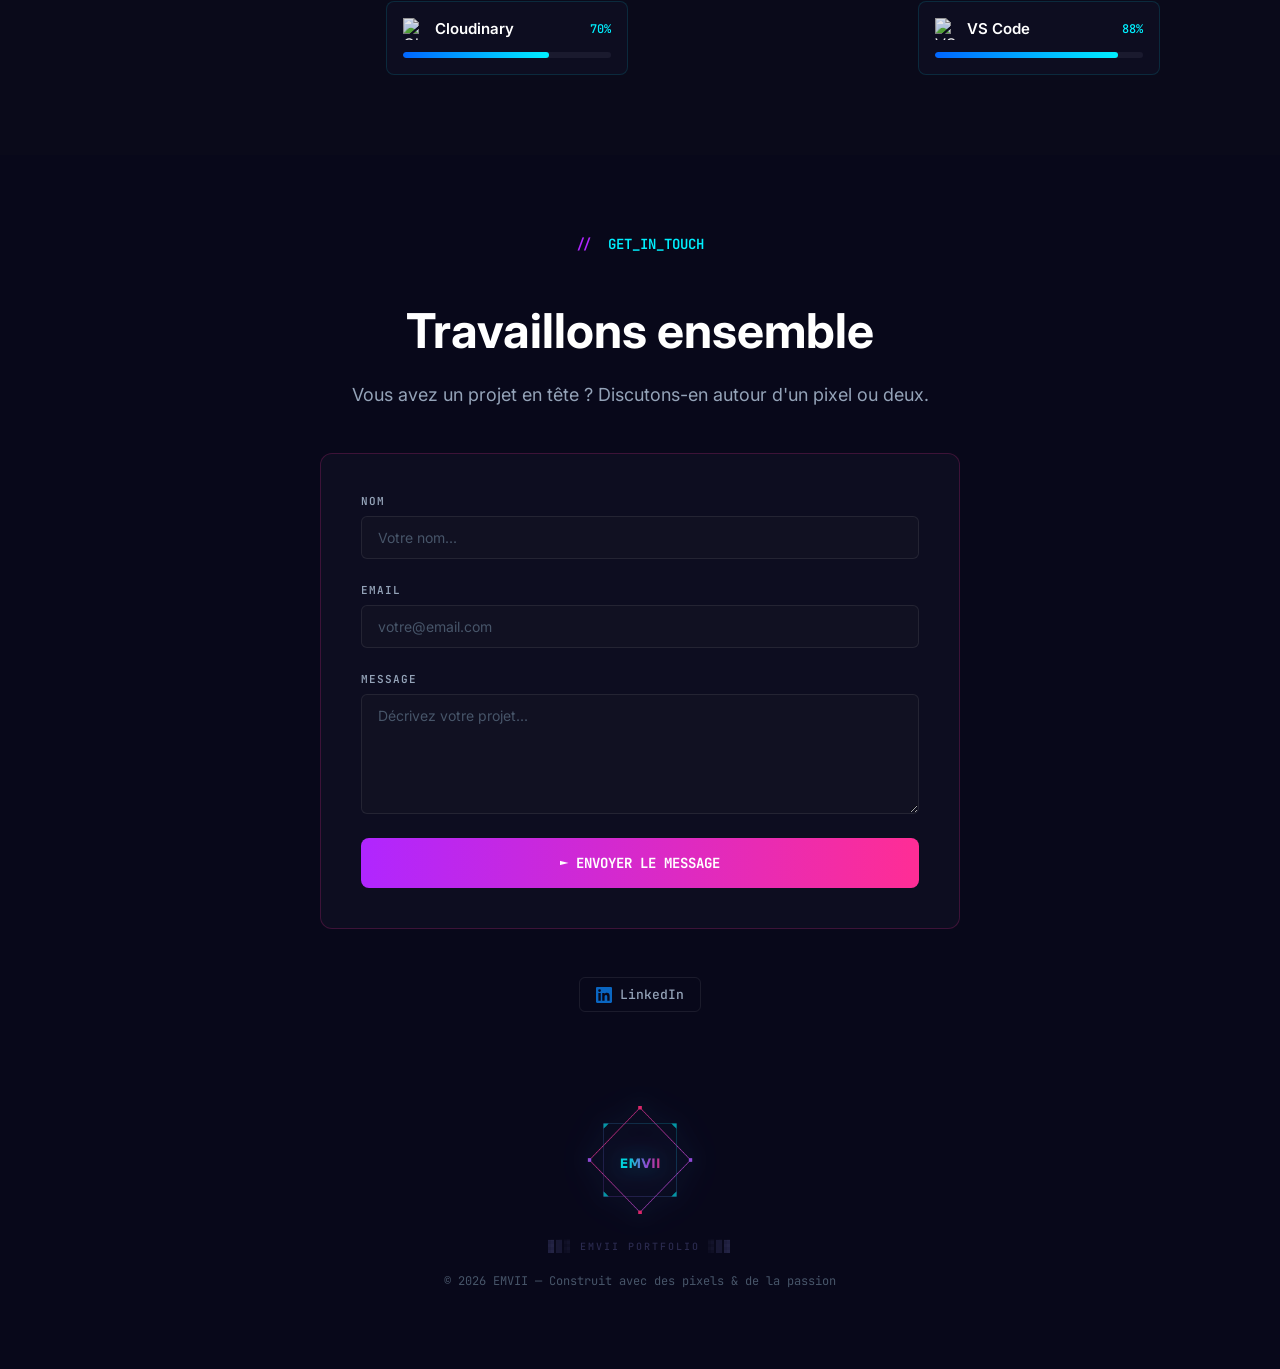
==== commit 8af2c069: "feat: implement contact form submission with n8n webhook and animated confirmation UI" ====
--- a/index.html
+++ b/index.html
@@ -516,9 +516,9 @@
     </form>
     <div id="contact-confirm" class="contact-confirm" hidden>
       <div class="confirm-icon">✔</div>
-      <p class="confirm-title">MESSAGE ENVOYÉ !</p>
+      <p class="confirm-title" data-text="MESSAGE ENVOYÉ !">MESSAGE ENVOYÉ !</p>
       <p class="confirm-msg">Merci pour votre message. Je vous répondrai dans les plus brefs délais.</p>
-      <button class="confirm-reset" onclick="document.getElementById('contact-form').hidden=false;this.closest('.contact-confirm').hidden=true;">
+      <button class="confirm-reset" id="confirm-reset-btn">
         ← ENVOYER UN AUTRE MESSAGE
       </button>
     </div>
--- a/css/contact.css
+++ b/css/contact.css
@@ -162,7 +162,11 @@
 }
 
 /* ── Contact confirmation ── */
+#contact-confirm[hidden] { display: none !important; }
+
 .contact-confirm {
+  position: relative;
+  overflow: hidden;
   background: var(--card-bg2);
   border: 1px solid rgba(0, 240, 255, 0.35);
   border-radius: 12px;
@@ -172,53 +176,114 @@
   flex-direction: column;
   align-items: center;
   gap: 16px;
-  animation: confirmIn 0.5s cubic-bezier(0.34, 1.56, 0.64, 1) both;
-  box-shadow: 0 0 40px rgba(0, 240, 255, 0.12), 0 0 80px rgba(176, 38, 255, 0.08);
+  animation: confirmIn 0.6s cubic-bezier(0.34, 1.56, 0.64, 1) both,
+             borderFlow 3s 0.6s ease-in-out infinite;
+  box-shadow: 0 0 24px rgba(0, 240, 255, 0.1), 0 0 60px rgba(176, 38, 255, 0.06);
+}
+
+/* Scanline sweep on reveal */
+.contact-confirm::before {
+  content: '';
+  position: absolute;
+  inset: 0;
+  background: repeating-linear-gradient(
+    to bottom,
+    transparent 0px,
+    transparent 3px,
+    rgba(0, 240, 255, 0.03) 3px,
+    rgba(0, 240, 255, 0.03) 4px
+  );
+  pointer-events: none;
+  z-index: 0;
+}
+
+/* Neon border pulse */
+@keyframes borderFlow {
+  0%, 100% { border-color: rgba(0, 240, 255, 0.5); box-shadow: 0 0 24px rgba(0,240,255,0.1), 0 0 60px rgba(176,38,255,0.06); }
+  50%       { border-color: rgba(176, 38, 255, 0.5); box-shadow: 0 0 32px rgba(176,38,255,0.15), 0 0 80px rgba(0,240,255,0.08); }
 }
 
 @keyframes confirmIn {
-  from { opacity: 0; transform: scale(0.9) translateY(16px); }
+  from { opacity: 0; transform: scale(0.88) translateY(20px); }
   to   { opacity: 1; transform: scale(1) translateY(0); }
 }
 
 .confirm-icon {
-  width: 64px;
-  height: 64px;
+  position: relative;
+  z-index: 1;
+  width: 72px;
+  height: 72px;
   border-radius: 50%;
   background: linear-gradient(135deg, var(--cyan), var(--purple));
   display: flex;
   align-items: center;
   justify-content: center;
-  font-size: 28px;
-  color: #fff;
-  box-shadow: 0 0 24px rgba(0, 240, 255, 0.5);
-  animation: iconPop 0.4s 0.2s cubic-bezier(0.34, 1.56, 0.64, 1) both;
+  font-size: 30px;
+  color: #fff;
+  box-shadow: 0 0 0 0 rgba(0, 240, 255, 0.5);
+  animation: iconPop 0.5s 0.15s cubic-bezier(0.34, 1.56, 0.64, 1) both,
+             iconPulse 2s 0.65s ease-in-out infinite;
 }
 
 @keyframes iconPop {
-  from { transform: scale(0); }
-  to   { transform: scale(1); }
+  from { transform: scale(0) rotate(-30deg); opacity: 0; }
+  to   { transform: scale(1) rotate(0deg);  opacity: 1; }
+}
+
+@keyframes iconPulse {
+  0%, 100% { box-shadow: 0 0 16px rgba(0,240,255,0.5), 0 0 32px rgba(0,240,255,0.2); }
+  50%       { box-shadow: 0 0 32px rgba(0,240,255,0.8), 0 0 64px rgba(176,38,255,0.4); }
 }
 
 .confirm-title {
+  position: relative;
+  z-index: 1;
   font-family: var(--mono);
   font-size: 20px;
   font-weight: 700;
   color: var(--cyan);
   letter-spacing: 3px;
-  text-shadow: 0 0 20px rgba(0, 240, 255, 0.6);
+  text-shadow: 0 0 20px rgba(0, 240, 255, 0.8);
+  min-height: 1.4em;
+}
+
+.confirm-cursor {
+  display: inline-block;
+  width: 2px;
+  height: 1.1em;
+  background: var(--cyan);
+  margin-left: 3px;
+  vertical-align: middle;
+  animation: cursorBlink 0.7s step-end infinite;
+}
+
+@keyframes cursorBlink {
+  0%, 100% { opacity: 1; }
+  50%       { opacity: 0; }
+}
+
+@keyframes fadeUp {
+  from { opacity: 0; transform: translateY(8px); }
+  to   { opacity: 1; transform: translateY(0); }
 }
 
 .confirm-msg {
+  position: relative;
+  z-index: 1;
   font-family: var(--sans);
   font-size: 15px;
   color: var(--text-gray);
   text-align: center;
   max-width: 420px;
   line-height: 1.6;
+  animation: fadeUp 0.4s 0.7s both;
+  opacity: 0;
+  animation-fill-mode: both;
 }
 
 .confirm-reset {
+  position: relative;
+  z-index: 1;
   margin-top: 8px;
   background: none;
   border: 1px solid rgba(0, 240, 255, 0.3);
@@ -230,12 +295,16 @@
   color: var(--cyan);
   letter-spacing: 1px;
   cursor: pointer;
-  transition: border-color 0.2s, box-shadow 0.2s;
+  transition: border-color 0.2s, box-shadow 0.2s, color 0.2s;
+  animation: fadeUp 0.4s 1s both;
+  opacity: 0;
+  animation-fill-mode: both;
 }
 
 .confirm-reset:hover {
   border-color: var(--cyan);
-  box-shadow: 0 0 12px rgba(0, 240, 255, 0.3);
+  color: #fff;
+  box-shadow: 0 0 16px rgba(0, 240, 255, 0.4);
 }
 
 /* Loading state */
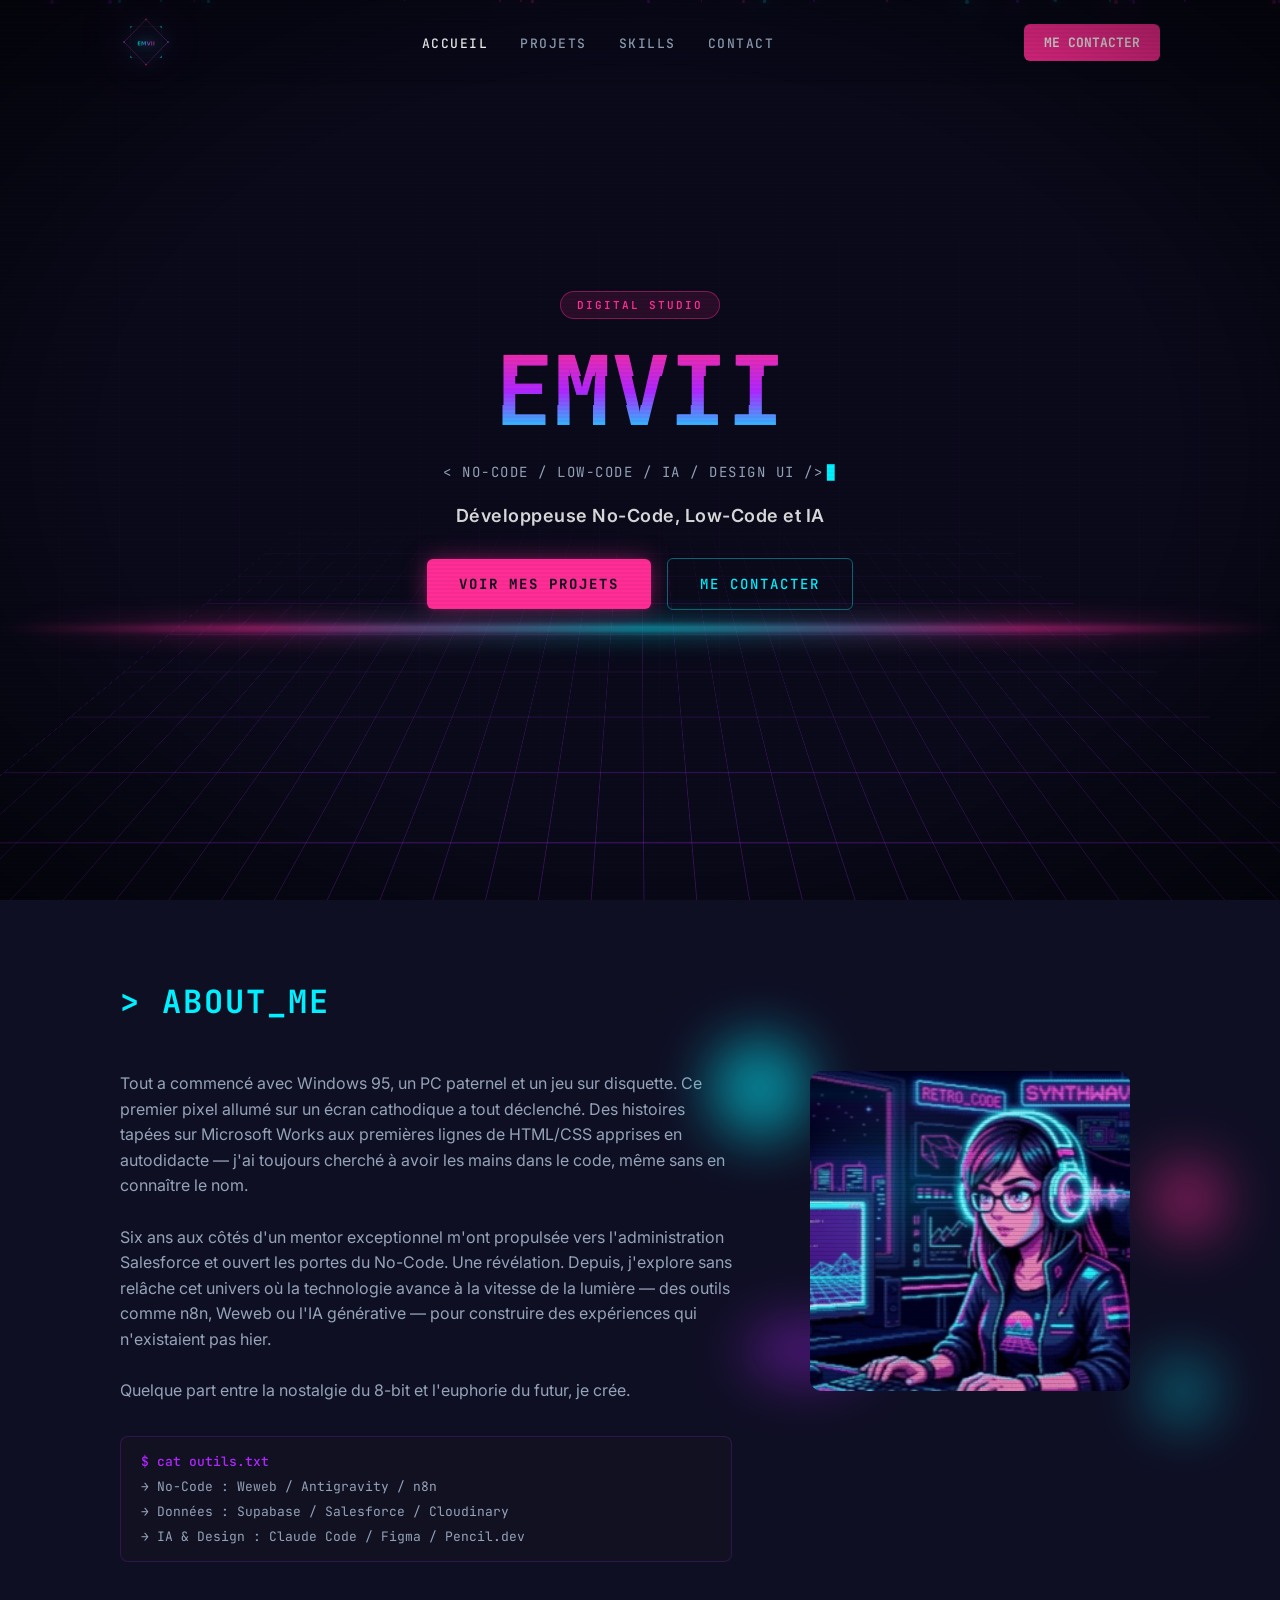
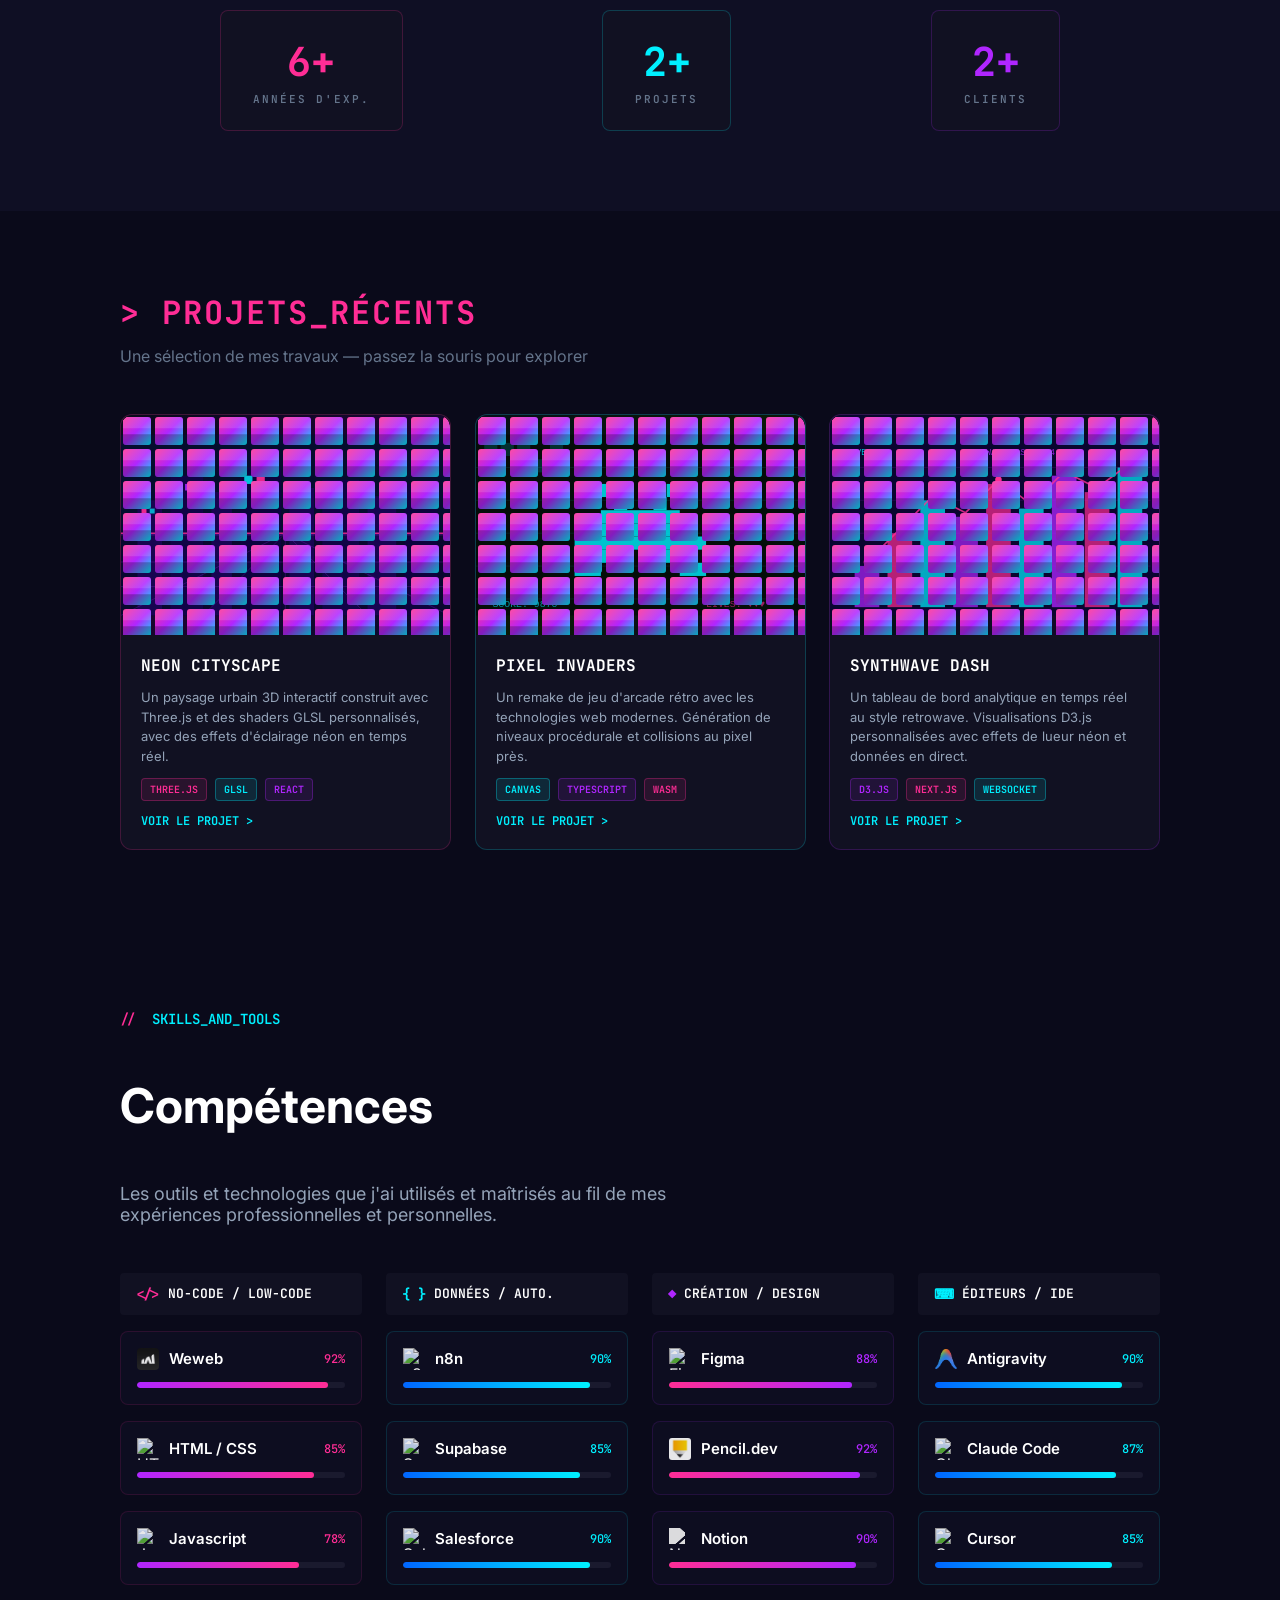
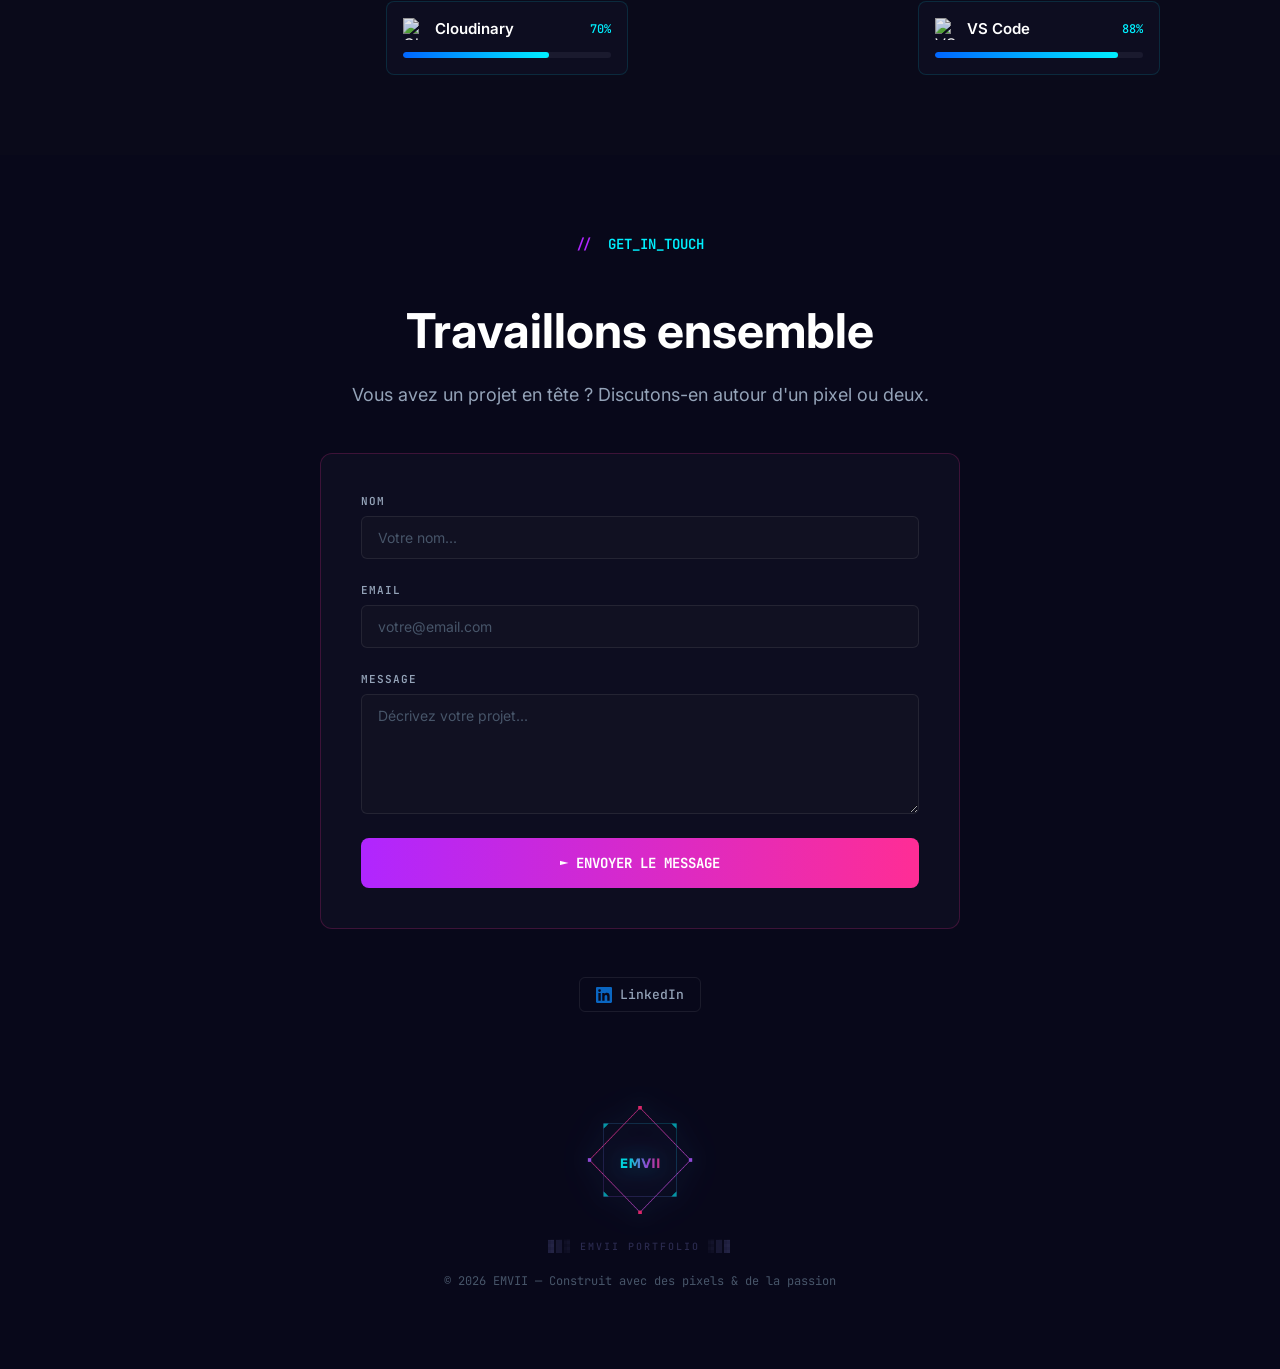
==== commit e689f2f4: "feat: implement contact form submission logic with n8n webhook integration and confirmation animatio" ====
--- a/index.html
+++ b/index.html
@@ -514,7 +514,7 @@
         <span id="submit-label">ENVOYER LE MESSAGE</span>
       </button>
     </form>
-    <div id="contact-confirm" class="contact-confirm" hidden>
+    <div id="contact-confirm" class="contact-confirm">
       <div class="confirm-icon">✔</div>
       <p class="confirm-title" data-text="MESSAGE ENVOYÉ !">MESSAGE ENVOYÉ !</p>
       <p class="confirm-msg">Merci pour votre message. Je vous répondrai dans les plus brefs délais.</p>
--- a/css/contact.css
+++ b/css/contact.css
@@ -162,7 +162,8 @@
 }
 
 /* ── Contact confirmation ── */
-#contact-confirm[hidden] { display: none !important; }
+#contact-confirm[hidden],
+#contact-form[hidden] { display: none !important; }
 
 .contact-confirm {
   position: relative;
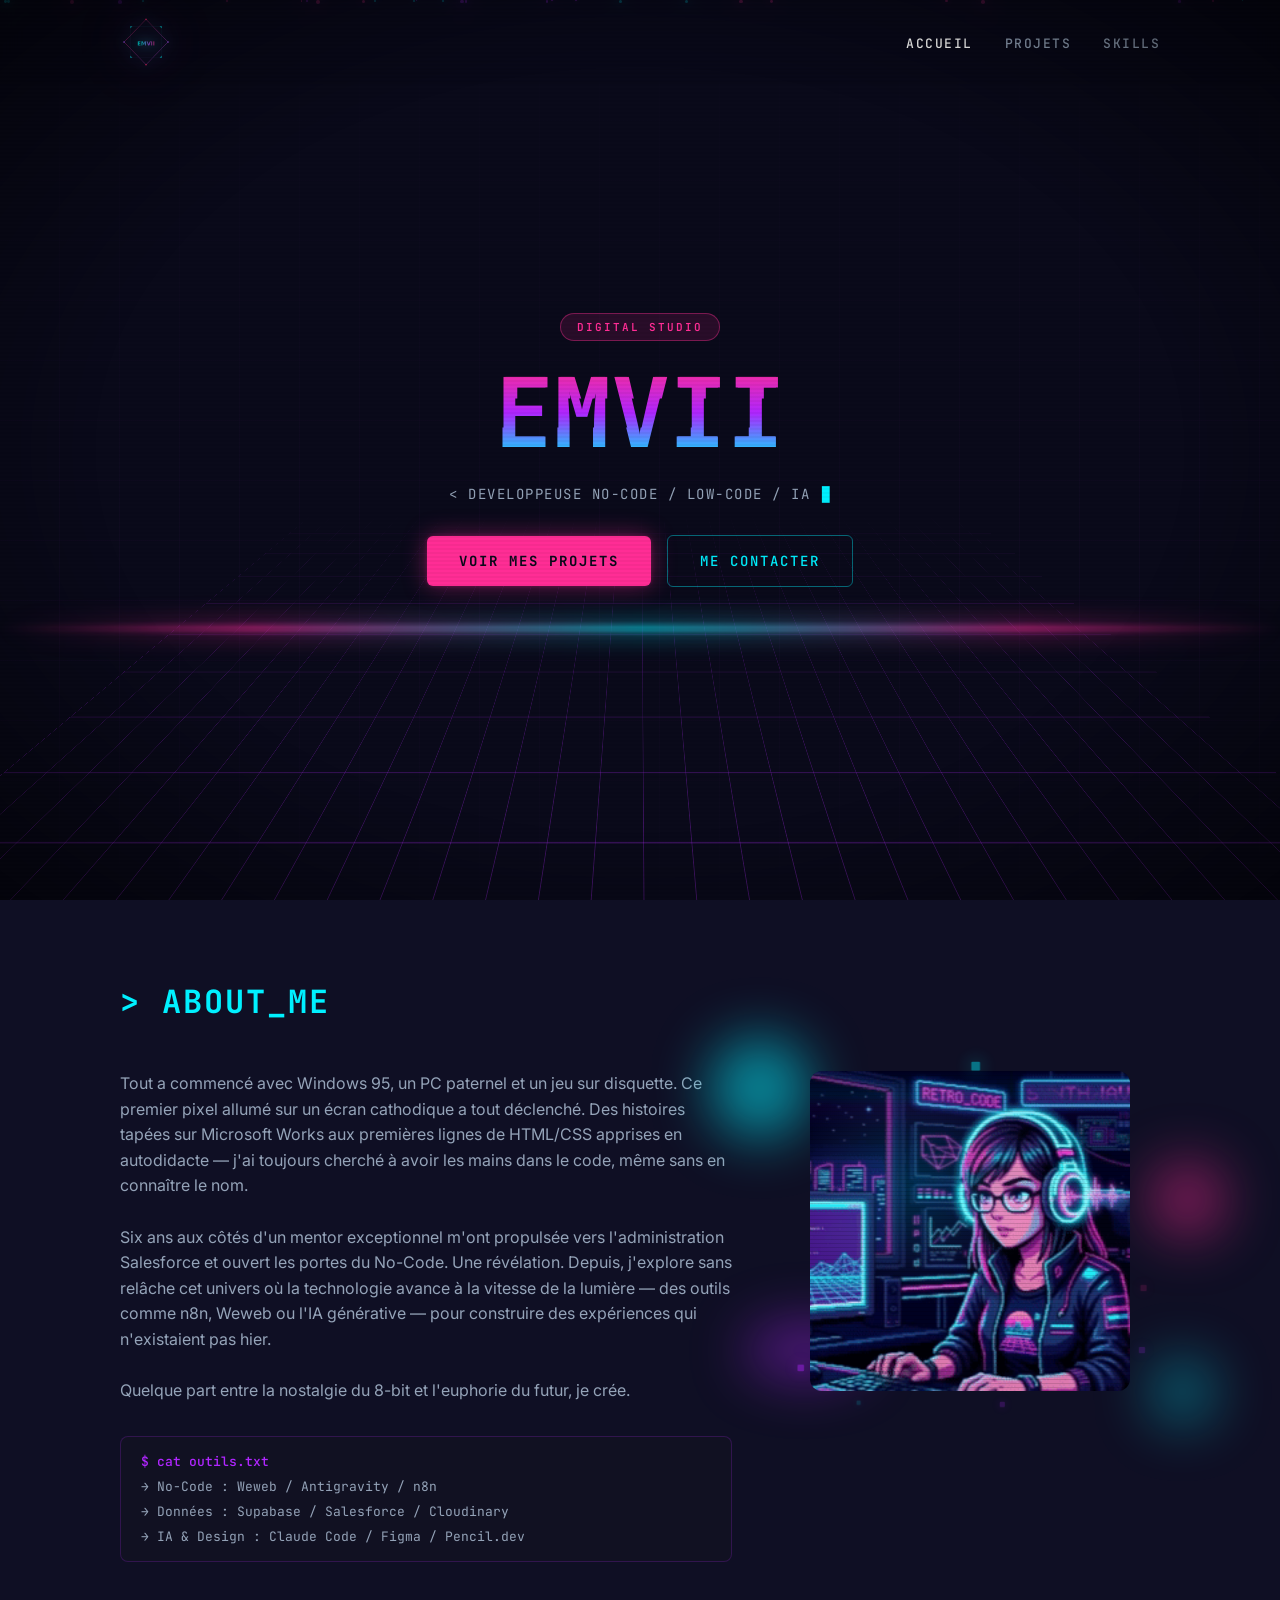
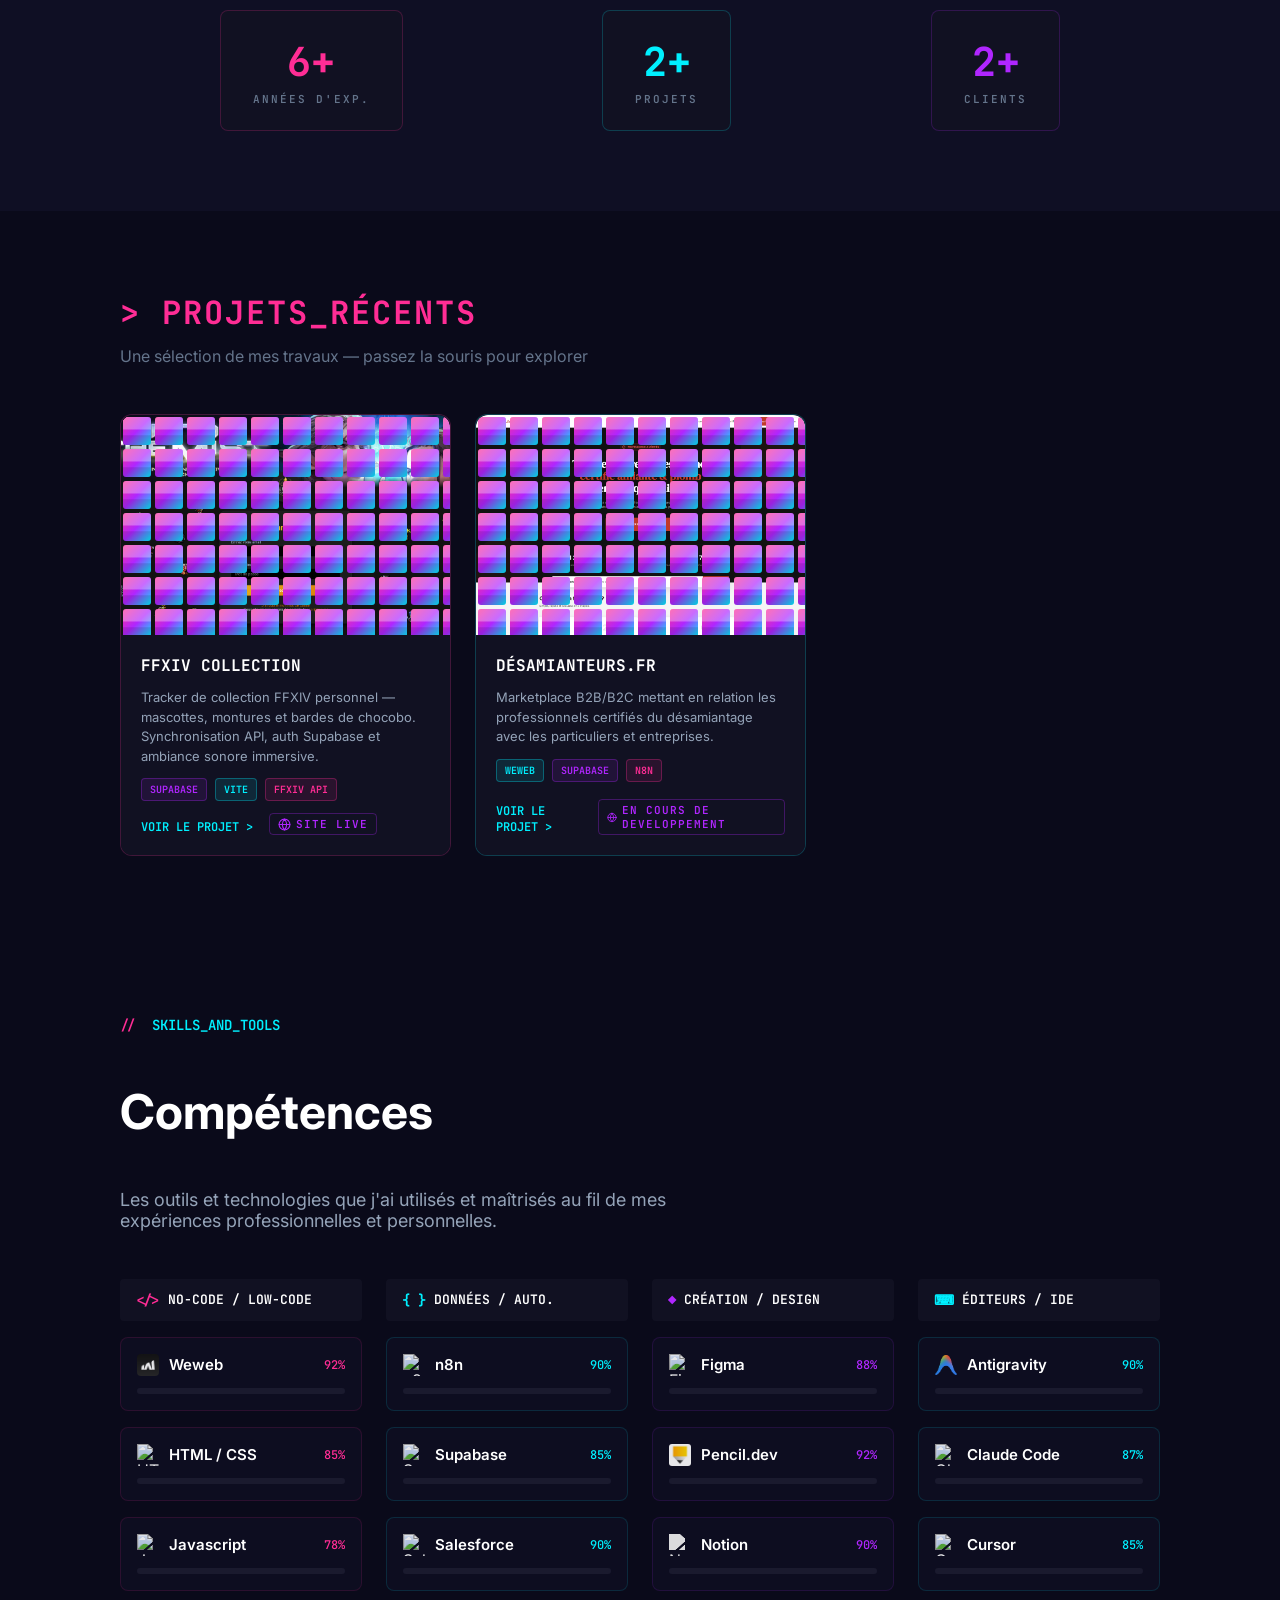
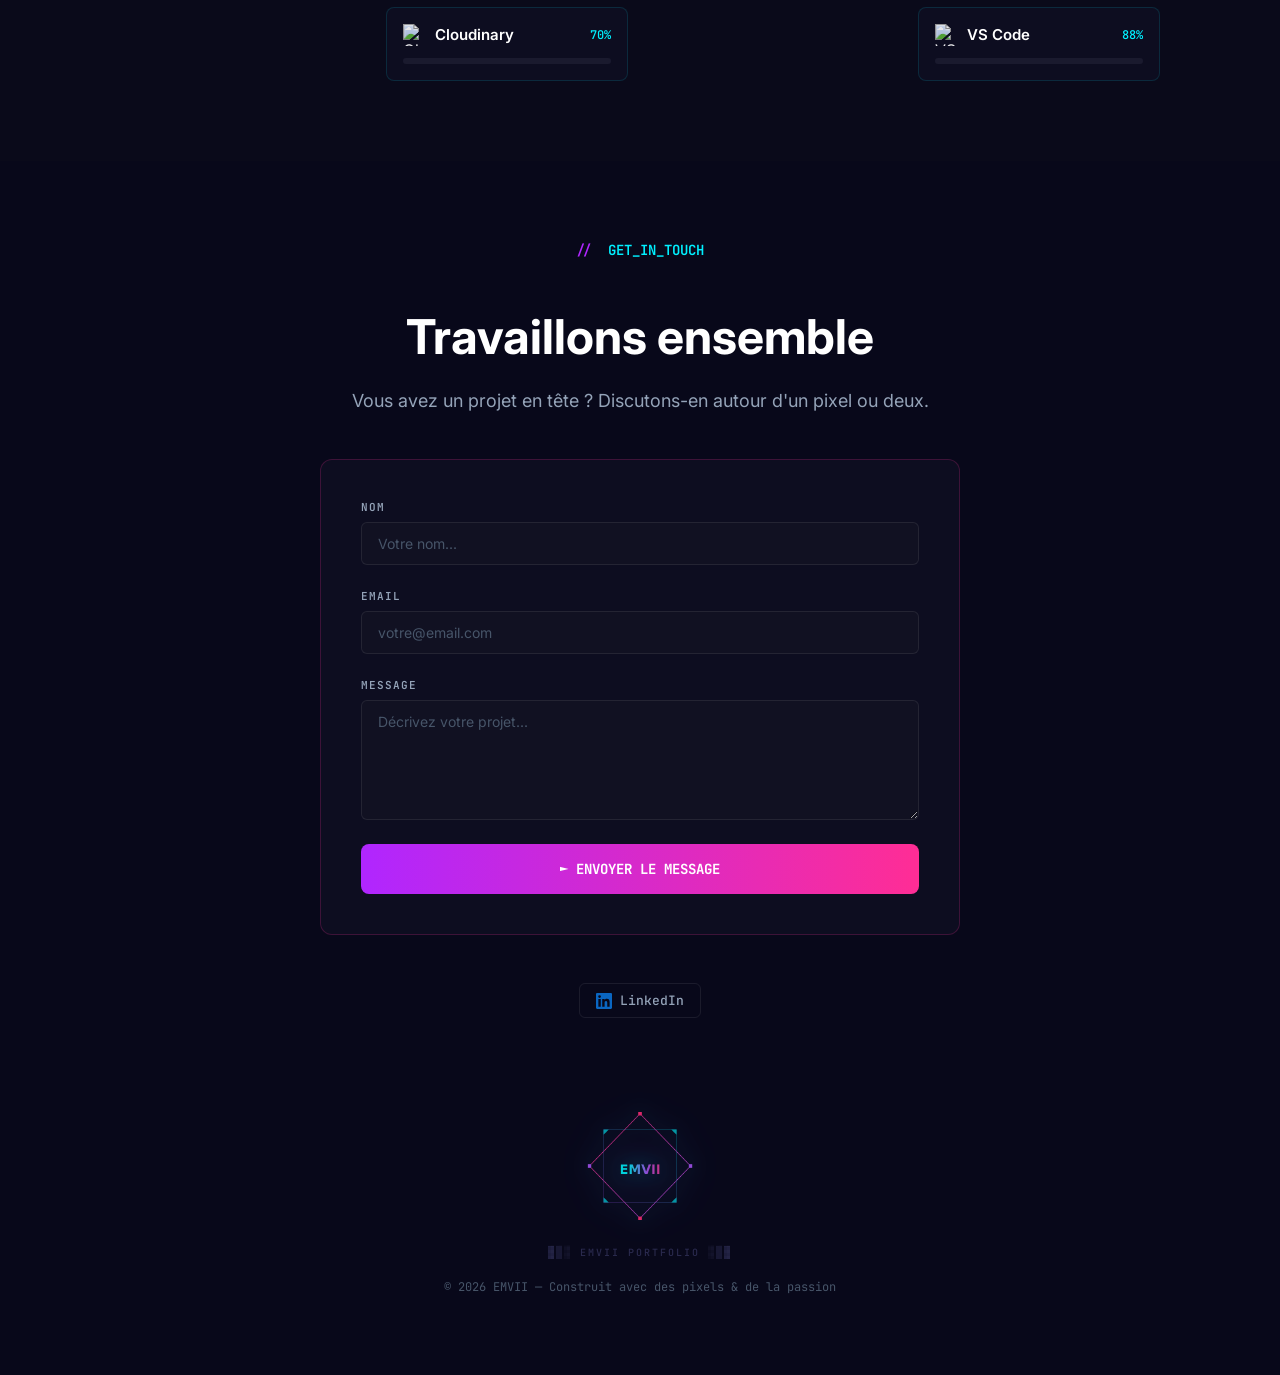
==== commit a6d10876: "feat: add portfolio case study pages, project documentation, and supporting assets" ====
--- a/index.html
+++ b/index.html
@@ -32,9 +32,7 @@
       <li><a href="#hero">ACCUEIL</a></li>
       <li><a href="#projects">PROJETS</a></li>
       <li><a href="#skills">SKILLS</a></li>
-      <li><a href="#contact">CONTACT</a></li>
     </ul>
-    <button class="nav-cta">ME CONTACTER</button>
     <button class="nav-burger" aria-label="Menu">
       <span></span><span></span><span></span>
     </button>
@@ -51,8 +49,7 @@
     <div class="hero-content">
       <span class="hero-badge">DIGITAL STUDIO</span>
       <h1 class="hero-headline gradient-text" data-text="EMVII">EMVII</h1>
-      <p class="hero-subtitle">&lt; NO-CODE / LOW-CODE / IA / DESIGN UI /&gt;</p>
-      <p class="hero-tagline">Développeuse No-Code, Low-Code et IA</p>
+      <p class="hero-subtitle">&lt; DEVELOPPEUSE NO-CODE / LOW-CODE / IA /&gt;</p>
       <div class="hero-cta-row">
         <a href="#projects" class="btn-primary">VOIR MES PROJETS</a>
         <a href="#contact" class="btn-outline">ME CONTACTER</a>
@@ -118,151 +115,64 @@
     </div>
     <div class="projects-grid">
 
-      <!-- Card 1 -->
+      <!-- Card 1 — FFXIV Collection -->
       <div class="proj-card border-pink">
         <div class="proj-img">
-          <div class="proj-img-placeholder p1">
-            <svg width="100%" height="100%" viewBox="0 0 400 220" xmlns="http://www.w3.org/2000/svg">
-              <rect width="400" height="220" fill="#050d2e" />
-              <rect x="0" y="120" width="400" height="100" fill="#0a0530" opacity="0.8" />
-              <rect x="20" y="80" width="30" height="140" fill="#1a0555" opacity="0.9" />
-              <rect x="60" y="50" width="40" height="170" fill="#12044a" opacity="0.9" />
-              <rect x="110" y="70" width="25" height="150" fill="#1a0555" opacity="0.9" />
-              <rect x="145" y="40" width="50" height="180" fill="#0e0340" opacity="0.9" />
-              <rect x="205" y="65" width="30" height="155" fill="#1a0555" opacity="0.9" />
-              <rect x="245" y="55" width="45" height="165" fill="#12044a" opacity="0.9" />
-              <rect x="300" y="75" width="35" height="145" fill="#1a0555" opacity="0.9" />
-              <rect x="345" y="60" width="40" height="160" fill="#0e0340" opacity="0.9" />
-              <rect x="25" y="90" width="6" height="6" fill="#FF2D95" opacity="0.9" />
-              <rect x="35" y="90" width="6" height="6" fill="#00F0FF" opacity="0.7" />
-              <rect x="65" y="60" width="8" height="8" fill="#FF2D95" opacity="0.8" />
-              <rect x="78" y="60" width="8" height="8" fill="#B026FF" opacity="0.9" />
-              <rect x="150" y="50" width="10" height="10" fill="#00F0FF" opacity="0.8" />
-              <rect x="165" y="50" width="10" height="10" fill="#FF2D95" opacity="0.9" />
-              <line x1="0" y1="120" x2="400" y2="120" stroke="#FF2D95" stroke-width="2" opacity="0.8" />
-              <line x1="0" y1="122" x2="400" y2="122" stroke="#B026FF" stroke-width="1" opacity="0.4" />
-              <g stroke="#B026FF" stroke-opacity="0.25" stroke-width="1">
-                <line x1="200" y1="120" x2="0" y2="220" />
-                <line x1="200" y1="120" x2="100" y2="220" />
-                <line x1="200" y1="120" x2="200" y2="220" />
-                <line x1="200" y1="120" x2="300" y2="220" />
-                <line x1="200" y1="120" x2="400" y2="220" />
-                <line x1="0" y1="155" x2="400" y2="155" />
-                <line x1="0" y1="185" x2="400" y2="185" />
-              </g>
-            </svg>
-          </div>
+          <img src="screenshots/ffxiv-login.png" alt="Into The Mist — Page de connexion"
+            style="width:100%;height:100%;object-fit:cover;" />
         </div>
         <div class="proj-content">
-          <span class="proj-name">NEON CITYSCAPE</span>
-          <p class="proj-desc">Un paysage urbain 3D interactif construit avec Three.js et des shaders GLSL
-            personnalisés, avec des effets d'éclairage néon en temps réel.</p>
+          <span class="proj-name">FFXIV COLLECTION</span>
+          <p class="proj-desc">Tracker de collection FFXIV personnel — mascottes, montures et bardes de chocobo.
+            Synchronisation API, auth Supabase et ambiance sonore immersive.</p>
           <div class="proj-tags">
-            <span class="tag pink">THREE.JS</span>
-            <span class="tag cyan">GLSL</span>
-            <span class="tag purple">REACT</span>
-          </div>
-          <a href="#" class="proj-link">VOIR LE PROJET &gt;</a>
+            <span class="tag purple">SUPABASE</span>
+            <span class="tag cyan">VITE</span>
+            <span class="tag pink">FFXIV API</span>
+          </div>
+          <div class="proj-links-row">
+            <a href="ffxiv-collection.html" class="proj-link">VOIR LE PROJET &gt;</a>
+            <a href="https://ffxiv-collection.emvii.fr" class="proj-link-site" target="_blank"
+              rel="noopener noreferrer">
+              <svg width="13" height="13" viewBox="0 0 24 24" fill="none" stroke="currentColor" stroke-width="2"
+                stroke-linecap="round" stroke-linejoin="round">
+                <circle cx="12" cy="12" r="10" />
+                <line x1="2" y1="12" x2="22" y2="12" />
+                <path d="M12 2a15.3 15.3 0 0 1 4 10 15.3 15.3 0 0 1-4 10 15.3 15.3 0 0 1-4-10 15.3 15.3 0 0 1 4-10z" />
+              </svg>
+              SITE LIVE
+            </a>
+          </div>
         </div>
       </div>
 
       <!-- Card 2 -->
       <div class="proj-card border-cyan">
         <div class="proj-img">
-          <div class="proj-img-placeholder p2">
-            <svg width="100%" height="100%" viewBox="0 0 400 220" xmlns="http://www.w3.org/2000/svg">
-              <rect width="400" height="220" fill="#050d0a" />
-              <g fill="#00F0FF" opacity="0.15">
-                <rect x="10" y="10" width="16" height="16" />
-                <rect x="30" y="10" width="16" height="16" />
-                <rect x="50" y="10" width="16" height="16" />
-                <rect x="70" y="30" width="16" height="16" />
-                <rect x="90" y="10" width="16" height="16" />
-              </g>
-              <g fill="#00F0FF" opacity="0.8">
-                <rect x="152" y="60" width="16" height="16" />
-                <rect x="232" y="60" width="16" height="16" />
-                <rect x="168" y="76" width="16" height="16" />
-                <rect x="216" y="76" width="16" height="16" />
-                <rect x="152" y="92" width="96" height="16" />
-                <rect x="136" y="108" width="128" height="16" />
-                <rect x="120" y="124" width="160" height="16" />
-                <rect x="136" y="140" width="48" height="16" />
-                <rect x="216" y="140" width="48" height="16" />
-                <rect x="120" y="156" width="32" height="16" />
-                <rect x="248" y="156" width="32" height="16" />
-              </g>
-              <g stroke="#00F0FF" stroke-opacity="0.1" stroke-width="1">
-                <line x1="0" y1="40" x2="400" y2="40" />
-                <line x1="0" y1="80" x2="400" y2="80" />
-                <line x1="0" y1="120" x2="400" y2="120" />
-                <line x1="0" y1="160" x2="400" y2="160" />
-                <line x1="0" y1="200" x2="400" y2="200" />
-              </g>
-              <text x="20" y="210" font-family="monospace" font-size="12" fill="#00F0FF" opacity="0.6">SCORE:
-                9870</text>
-              <text x="280" y="210" font-family="monospace" font-size="12" fill="#FF2D95" opacity="0.6">LIVES:
-                ♥♥♥</text>
-            </svg>
-          </div>
+          <img src="screenshots/desam-home.png" alt="Désamianteurs.fr — Page d'accueil"
+            style="width:100%;height:100%;object-fit:cover;" />
         </div>
         <div class="proj-content">
-          <span class="proj-name">PIXEL INVADERS</span>
-          <p class="proj-desc">Un remake de jeu d'arcade rétro avec les technologies web modernes. Génération de niveaux
-            procédurale et collisions au pixel près.</p>
+          <span class="proj-name">DÉSAMIANTEURS.FR</span>
+          <p class="proj-desc">Marketplace B2B/B2C mettant en relation les professionnels certifiés du désamiantage avec
+            les particuliers et entreprises.</p>
           <div class="proj-tags">
-            <span class="tag cyan">CANVAS</span>
-            <span class="tag purple">TYPESCRIPT</span>
-            <span class="tag pink">WASM</span>
-          </div>
-          <a href="#" class="proj-link">VOIR LE PROJET &gt;</a>
-        </div>
-      </div>
-
-      <!-- Card 3 -->
-      <div class="proj-card border-purple">
-        <div class="proj-img">
-          <div class="proj-img-placeholder p3">
-            <svg width="100%" height="100%" viewBox="0 0 400 220" xmlns="http://www.w3.org/2000/svg">
-              <rect width="400" height="220" fill="#0a0530" />
-              <rect x="30" y="160" width="30" height="50" fill="#B026FF" opacity="0.7" />
-              <rect x="70" y="120" width="30" height="90" fill="#FF2D95" opacity="0.7" />
-              <rect x="110" y="80" width="30" height="130" fill="#00F0FF" opacity="0.7" />
-              <rect x="150" y="100" width="30" height="110" fill="#B026FF" opacity="0.7" />
-              <rect x="190" y="60" width="30" height="150" fill="#FF2D95" opacity="0.7" />
-              <rect x="230" y="90" width="30" height="120" fill="#00F0FF" opacity="0.7" />
-              <rect x="270" y="50" width="30" height="160" fill="#B026FF" opacity="0.7" />
-              <rect x="310" y="70" width="30" height="140" fill="#FF2D95" opacity="0.7" />
-              <rect x="350" y="40" width="30" height="170" fill="#00F0FF" opacity="0.7" />
-              <rect x="270" y="50" width="30" height="160" fill="#B026FF" opacity="0.2" rx="2" />
-              <polyline points="45,155 85,115 125,75 165,95 205,55 245,85 285,45 325,65 365,35" stroke="#FF2D95"
-                stroke-width="2" fill="none" opacity="0.8" />
-              <circle cx="45" cy="155" r="4" fill="#FF2D95" />
-              <circle cx="205" cy="55" r="4" fill="#FF2D95" />
-              <circle cx="365" cy="35" r="4" fill="#FF2D95" />
-              <g stroke="#B026FF" stroke-opacity="0.15" stroke-width="1">
-                <line x1="20" y1="40" x2="390" y2="40" />
-                <line x1="20" y1="80" x2="390" y2="80" />
-                <line x1="20" y1="120" x2="390" y2="120" />
-                <line x1="20" y1="160" x2="390" y2="160" />
-                <line x1="20" y1="200" x2="390" y2="200" />
-              </g>
-              <text x="20" y="25" font-family="monospace" font-size="10" fill="#00F0FF" opacity="0.8">LIVE ●</text>
-              <text x="160" y="25" font-family="monospace" font-size="10" fill="#B026FF" opacity="0.8">SYNTHWAVE_DASH
-                v2.4</text>
-            </svg>
-          </div>
-        </div>
-        <div class="proj-content">
-          <span class="proj-name">SYNTHWAVE DASH</span>
-          <p class="proj-desc">Un tableau de bord analytique en temps réel au style retrowave. Visualisations D3.js
-            personnalisées avec effets de lueur néon et données en direct.</p>
-          <div class="proj-tags">
-            <span class="tag purple">D3.JS</span>
-            <span class="tag pink">NEXT.JS</span>
-            <span class="tag cyan">WEBSOCKET</span>
-          </div>
-          <a href="#" class="proj-link">VOIR LE PROJET &gt;</a>
+            <span class="tag cyan">WEWEB</span>
+            <span class="tag purple">SUPABASE</span>
+            <span class="tag pink">N8N</span>
+          </div>
+          <div class="proj-links-row">
+            <a href="desamianteurs.html" class="proj-link">VOIR LE PROJET &gt;</a>
+            <a href="" class="proj-link-site" target="_blank" rel="noopener noreferrer">
+              <svg width="13" height="13" viewBox="0 0 24 24" fill="none" stroke="currentColor" stroke-width="2"
+                stroke-linecap="round" stroke-linejoin="round">
+                <circle cx="12" cy="12" r="10" />
+                <line x1="2" y1="12" x2="22" y2="12" />
+                <path d="M12 2a15.3 15.3 0 0 1 4 10 15.3 15.3 0 0 1-4 10 15.3 15.3 0 0 1-4-10 15.3 15.3 0 0 1 4-10z" />
+              </svg>
+              EN COURS DE DEVELOPPEMENT
+            </a>
+          </div>
         </div>
       </div>
 
@@ -540,6 +450,7 @@
     </footer>
   </section>
 
+  <script src="js/hero.js"></script>
   <script src="js/contact.js"></script>
   <script src="js/particles.js"></script>
   <script src="js/scroll.js"></script>
--- a/css/hero.css
+++ b/css/hero.css
@@ -201,12 +201,13 @@
 }
 
 /* ── Typing cursor ── */
-.hero-subtitle::after {
-  content: '█';
+.hero-type-cursor {
   color: var(--cyan);
+  margin-left: 2px;
+  font-size: .9em;
+}
+.hero-type-cursor.blink {
   animation: blink 1s step-end infinite;
-  margin-left: 4px;
-  font-size: .9em;
 }
 
 @keyframes blink {
--- a/css/projects.css
+++ b/css/projects.css
@@ -38,16 +38,16 @@
 .proj-card::before {
   content: '';
   position: absolute;
-  inset: -1px;
+  inset: -2px;
   border-radius: 13px;
   background: linear-gradient(135deg, var(--pink), var(--purple), var(--cyan));
   opacity: 0;
   transition: opacity .4s;
   z-index: -1;
-  filter: blur(8px);
+  filter: blur(12px);
 }
 
-.proj-card:hover::before { opacity: .5; }
+.proj-card:hover::before { opacity: .12; }
 
 .proj-card.border-pink   { border: 1px solid rgba(255, 45, 149, 0.2); }
 .proj-card.border-cyan   { border: 1px solid rgba(0, 240, 255, 0.2); }
@@ -75,6 +75,7 @@
   width: 100%;
   height: 100%;
   object-fit: cover;
+  object-position: top center;
 }
 
 .proj-img-placeholder {
@@ -95,6 +96,9 @@
   flex-direction: column;
   gap: 12px;
   flex: 1;
+  background: var(--card-bg);
+  position: relative;
+  z-index: 1;
 }
 
 .proj-name {
@@ -140,4 +144,33 @@
   transition: letter-spacing 0.3s ease, color 0.25s ease;
 }
 
-.proj-link:hover { letter-spacing: 2px; color: var(--pink); }+.proj-link:hover { letter-spacing: 2px; color: var(--pink); }
+
+.proj-links-row {
+  display: flex;
+  align-items: center;
+  gap: 16px;
+  margin-top: auto;
+}
+
+.proj-link-site {
+  display: inline-flex;
+  align-items: center;
+  gap: 5px;
+  font-family: var(--mono);
+  font-size: 11px;
+  font-weight: 600;
+  letter-spacing: 1px;
+  color: var(--purple);
+  text-decoration: none;
+  border: 1px solid rgba(176, 38, 255, 0.3);
+  border-radius: 4px;
+  padding: 3px 8px;
+  transition: color 0.2s, border-color 0.2s, box-shadow 0.2s;
+}
+
+.proj-link-site:hover {
+  color: var(--purple);
+  border-color: var(--purple);
+  box-shadow: 0 0 10px rgba(176, 38, 255, 0.3);
+}
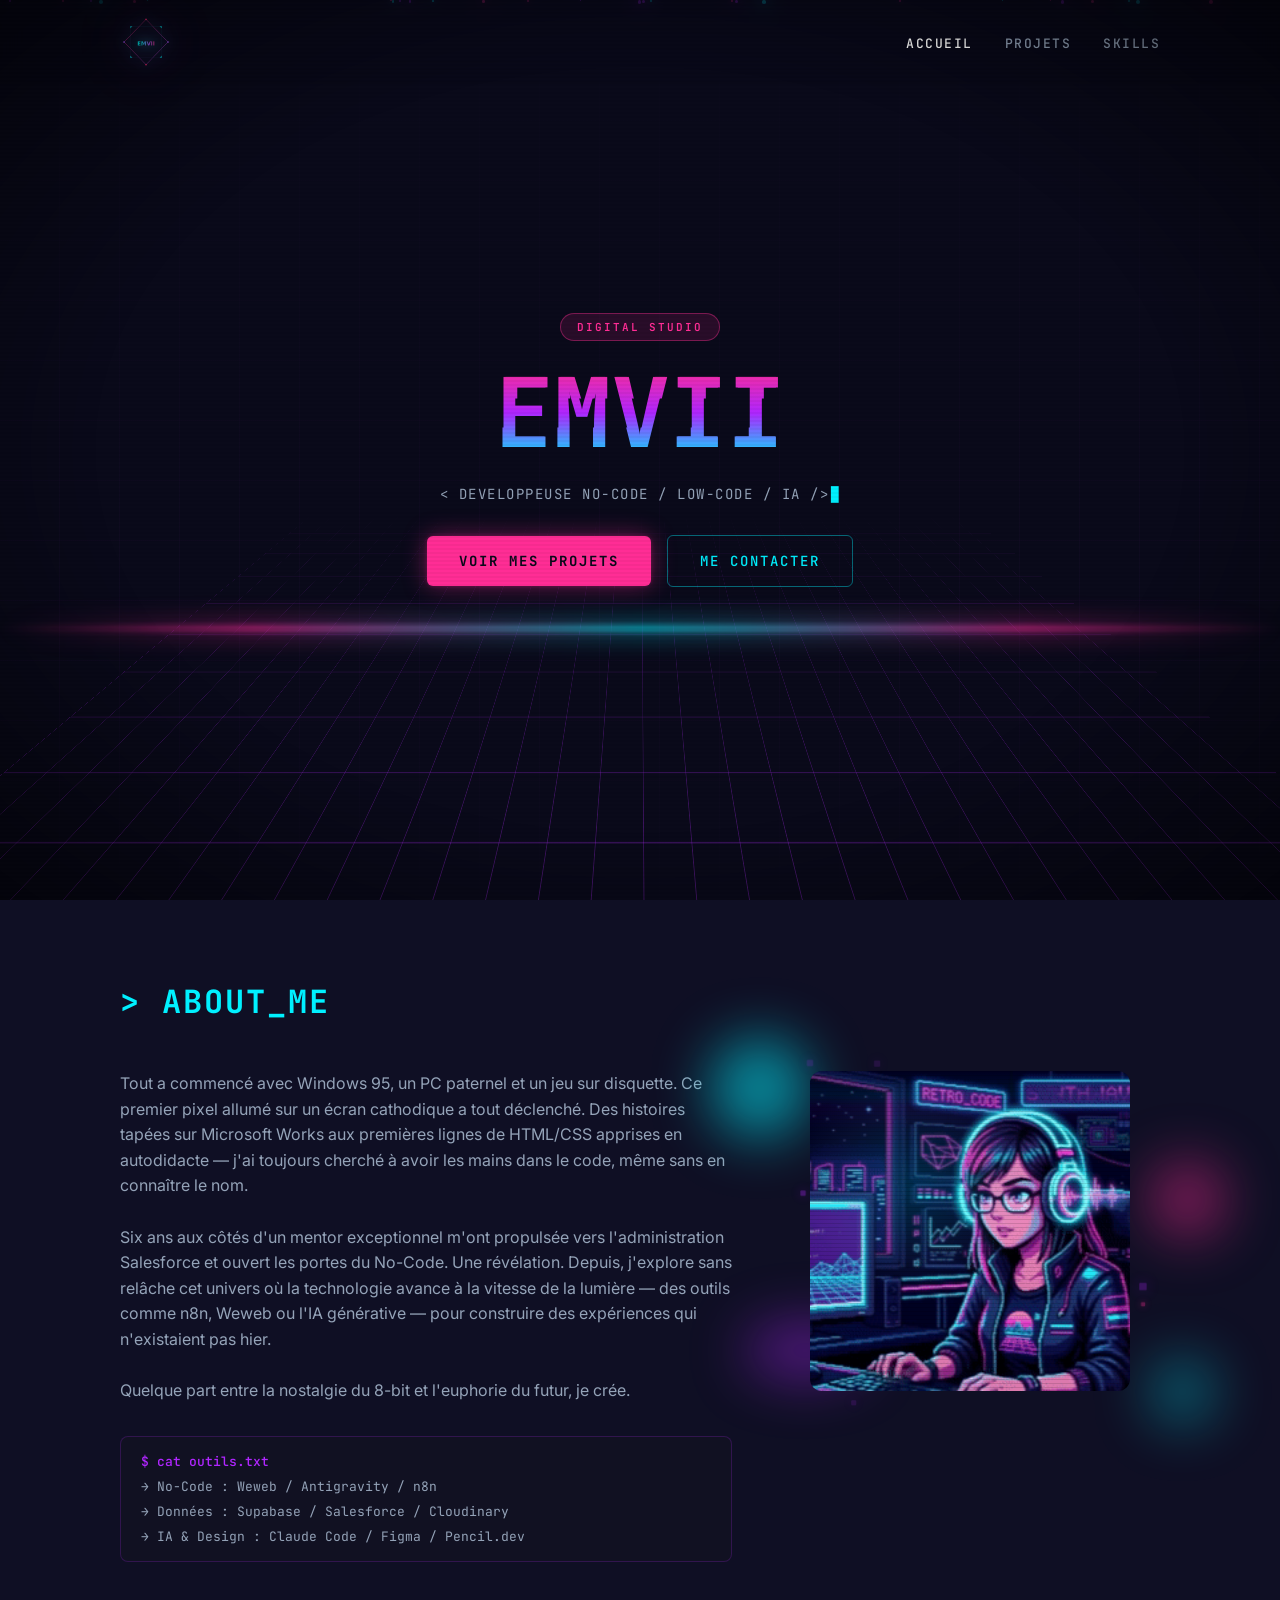
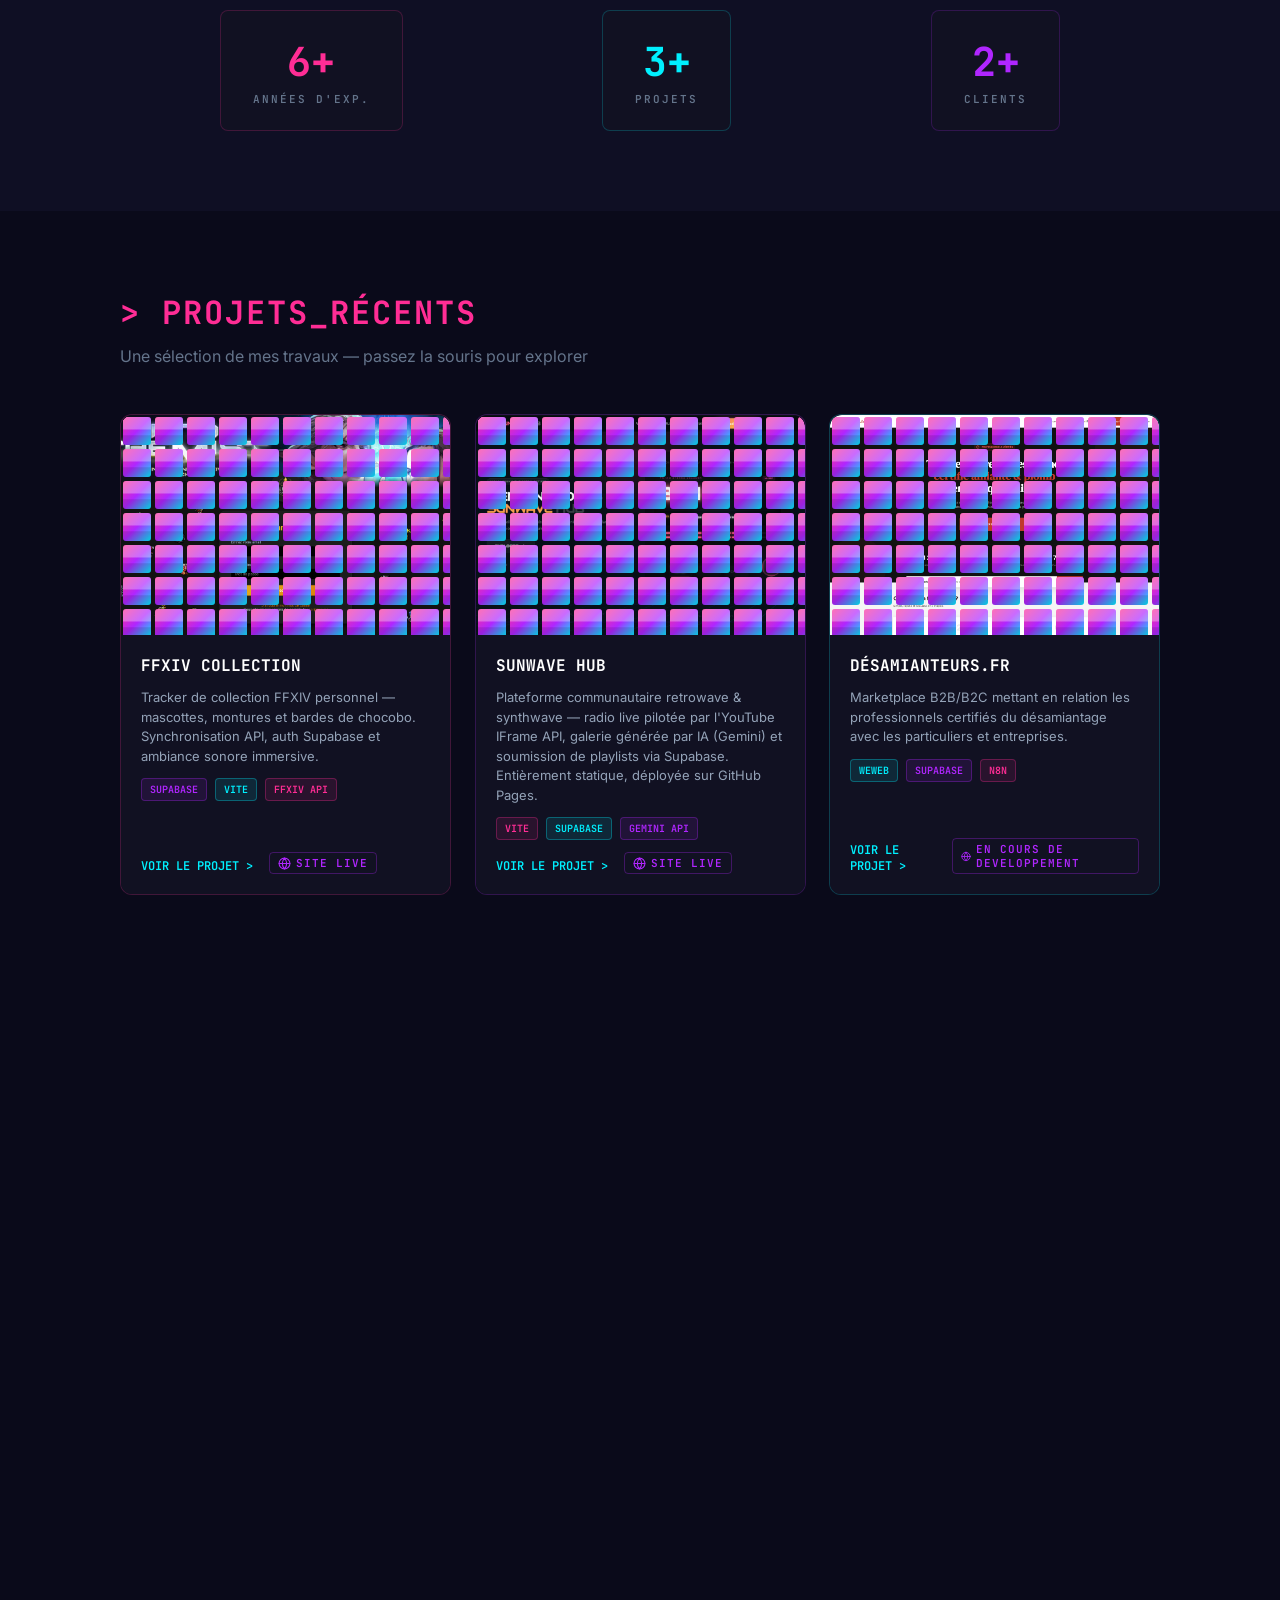
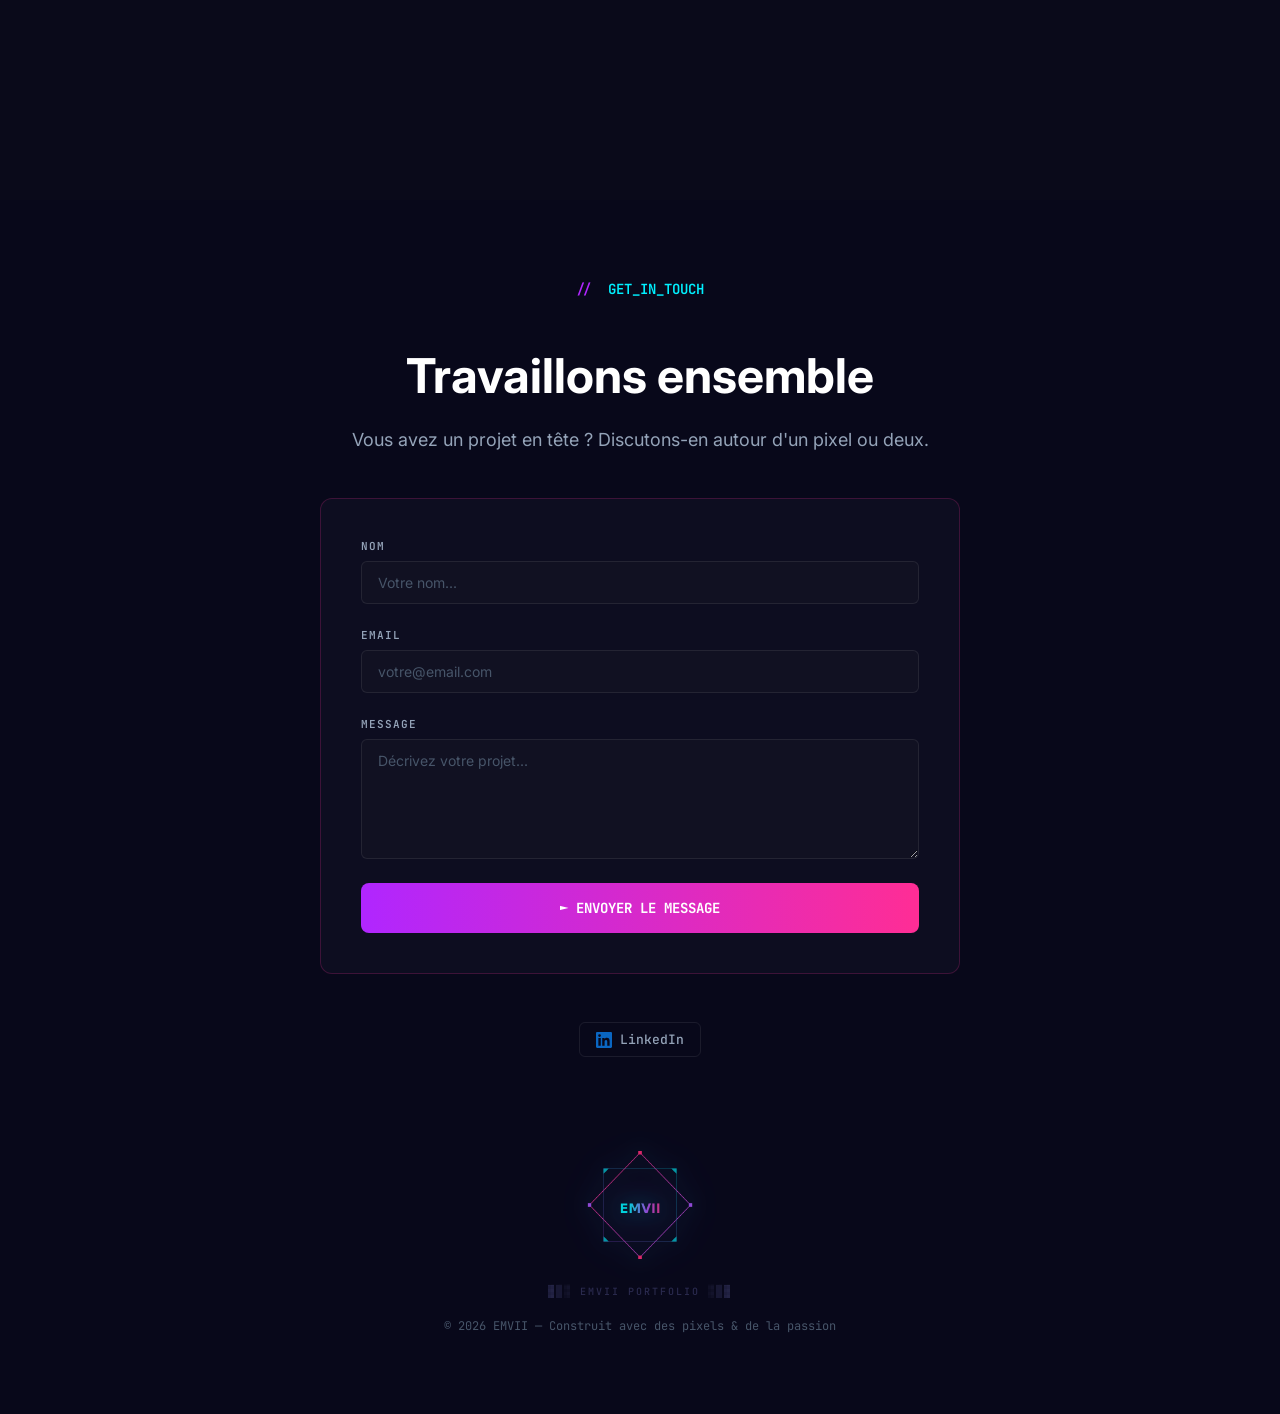
==== commit f4bc110d: "feat: add Sunwave Hub project entry to portfolio and create dedicated project documentation page" ====
--- a/index.html
+++ b/index.html
@@ -97,7 +97,7 @@
         <span class="stat-label">ANNÉES D'EXP.</span>
       </div>
       <div class="stat-card cyan">
-        <span class="stat-val cyan">2+</span>
+        <span class="stat-val cyan" id="stat-projects">…</span>
         <span class="stat-label">PROJETS</span>
       </div>
       <div class="stat-card purple">
@@ -146,7 +146,38 @@
         </div>
       </div>
 
-      <!-- Card 2 -->
+      <!-- Card 2 — Sunwave Hub -->
+      <div class="proj-card border-purple">
+        <div class="proj-img">
+          <img src="screenshots/sunwave-home.png" alt="Sunwave Hub — Page d'accueil"
+            style="width:100%;height:100%;object-fit:cover;" onerror="this.style.display='none'" />
+        </div>
+        <div class="proj-content">
+          <span class="proj-name">SUNWAVE HUB</span>
+          <p class="proj-desc">Plateforme communautaire retrowave & synthwave — radio live pilotée par l'YouTube IFrame
+            API, galerie générée par IA (Gemini) et soumission de playlists via Supabase. Entièrement statique, déployée
+            sur GitHub Pages.</p>
+          <div class="proj-tags">
+            <span class="tag pink">VITE</span>
+            <span class="tag cyan">SUPABASE</span>
+            <span class="tag purple">GEMINI API</span>
+          </div>
+          <div class="proj-links-row">
+            <a href="sunwave-hub.html" class="proj-link">VOIR LE PROJET &gt;</a>
+            <a href="https://sunwave-hub.emvii.fr" class="proj-link-site" target="_blank" rel="noopener noreferrer">
+              <svg width="13" height="13" viewBox="0 0 24 24" fill="none" stroke="currentColor" stroke-width="2"
+                stroke-linecap="round" stroke-linejoin="round">
+                <circle cx="12" cy="12" r="10" />
+                <line x1="2" y1="12" x2="22" y2="12" />
+                <path d="M12 2a15.3 15.3 0 0 1 4 10 15.3 15.3 0 0 1-4 10 15.3 15.3 0 0 1-4-10 15.3 15.3 0 0 1 4-10z" />
+              </svg>
+              SITE LIVE
+            </a>
+          </div>
+        </div>
+      </div>
+
+      <!-- Card 3 -->
       <div class="proj-card border-cyan">
         <div class="proj-img">
           <img src="screenshots/desam-home.png" alt="Désamianteurs.fr — Page d'accueil"
@@ -458,6 +489,10 @@
   <script src="js/projects.js"></script>
   <script src="js/portrait.js"></script>
   <script src="js/nav.js"></script>
+  <script>
+    const count = document.querySelectorAll('.proj-card').length;
+    document.getElementById('stat-projects').textContent = count + '+';
+  </script>
 
 </body>
 
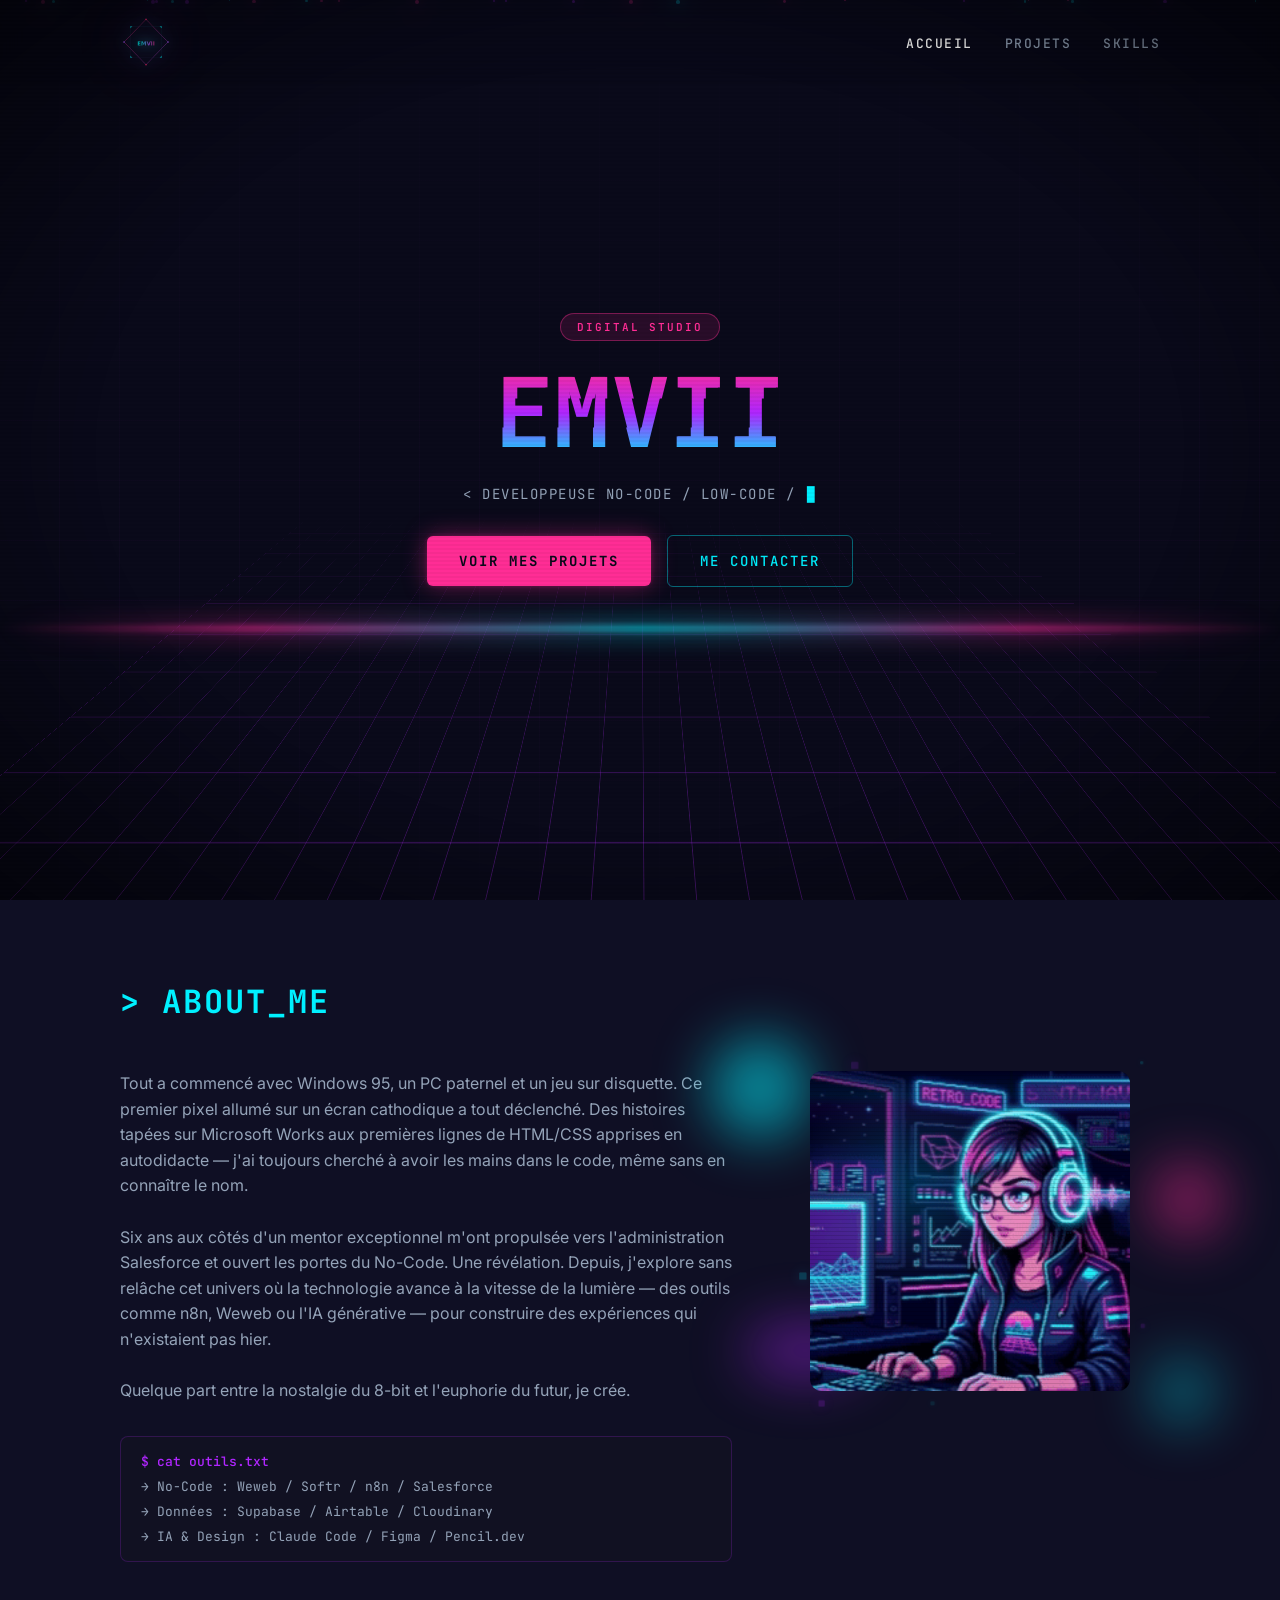
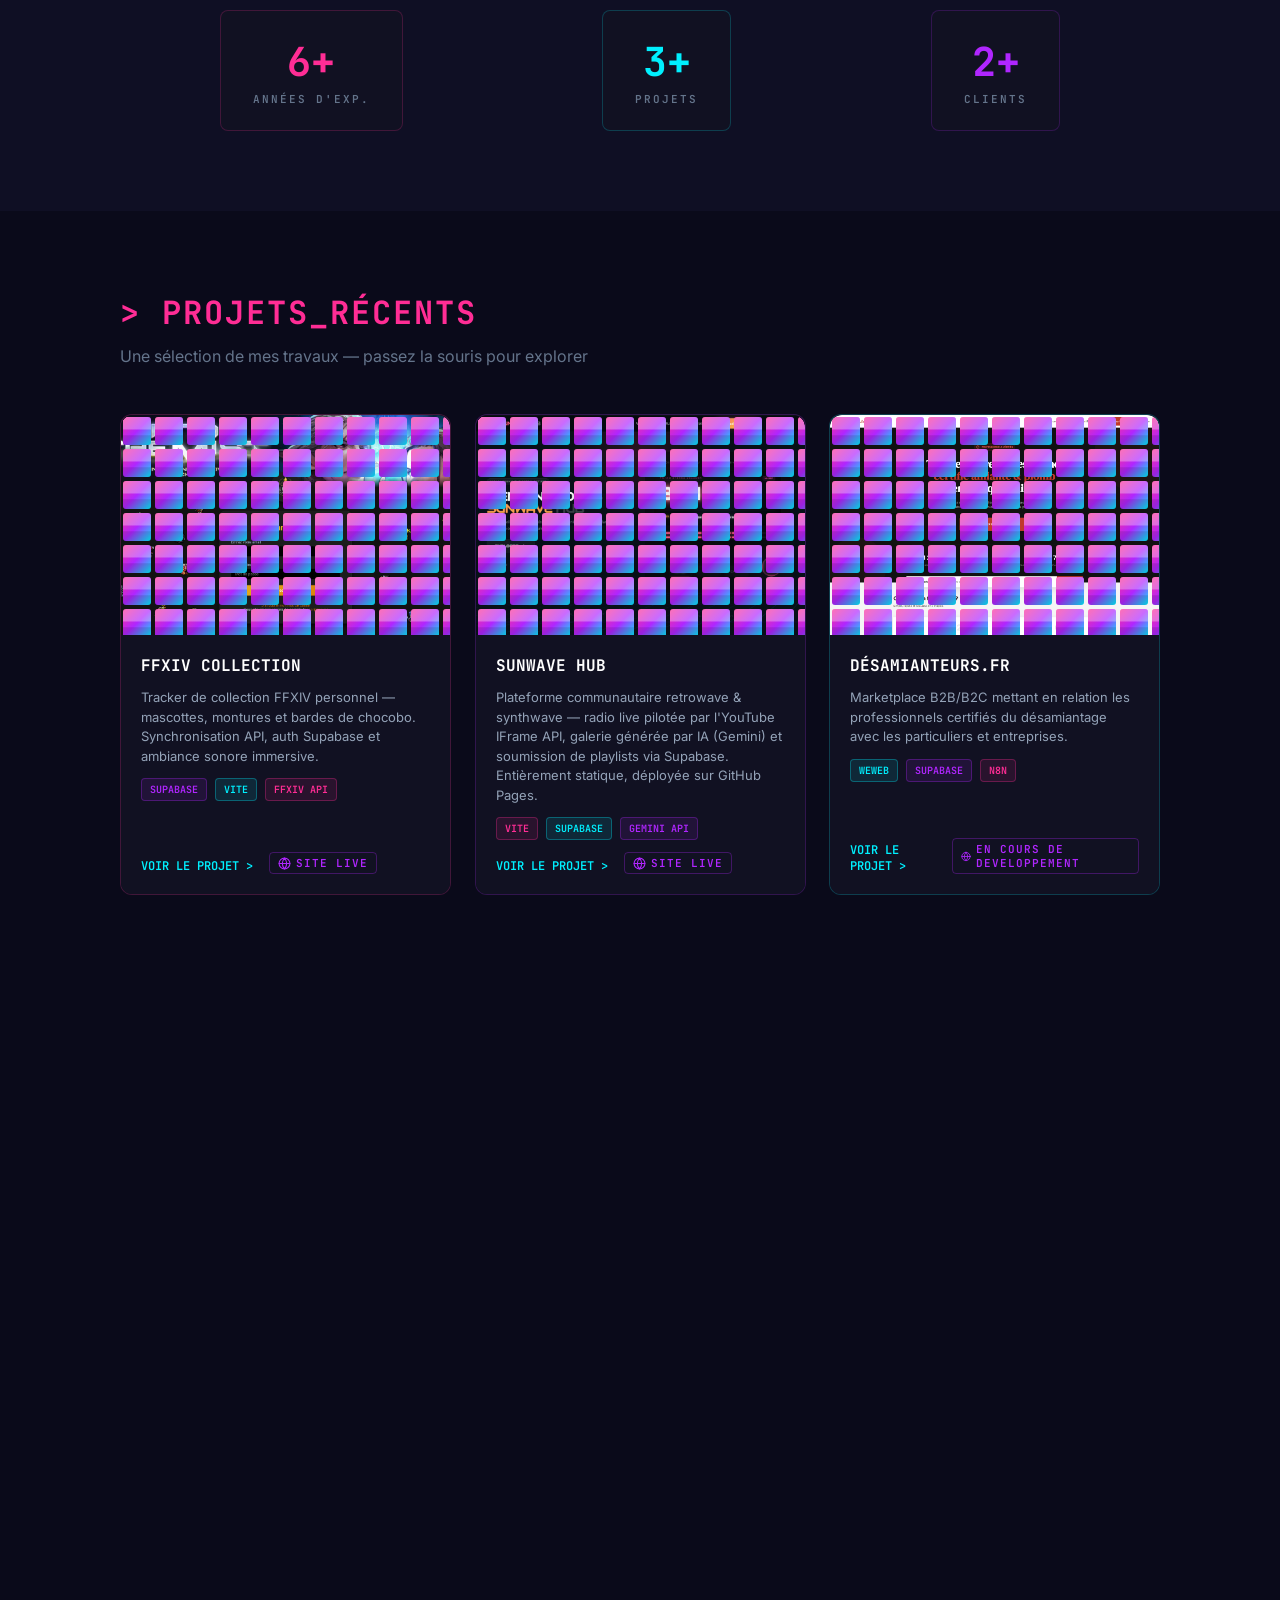
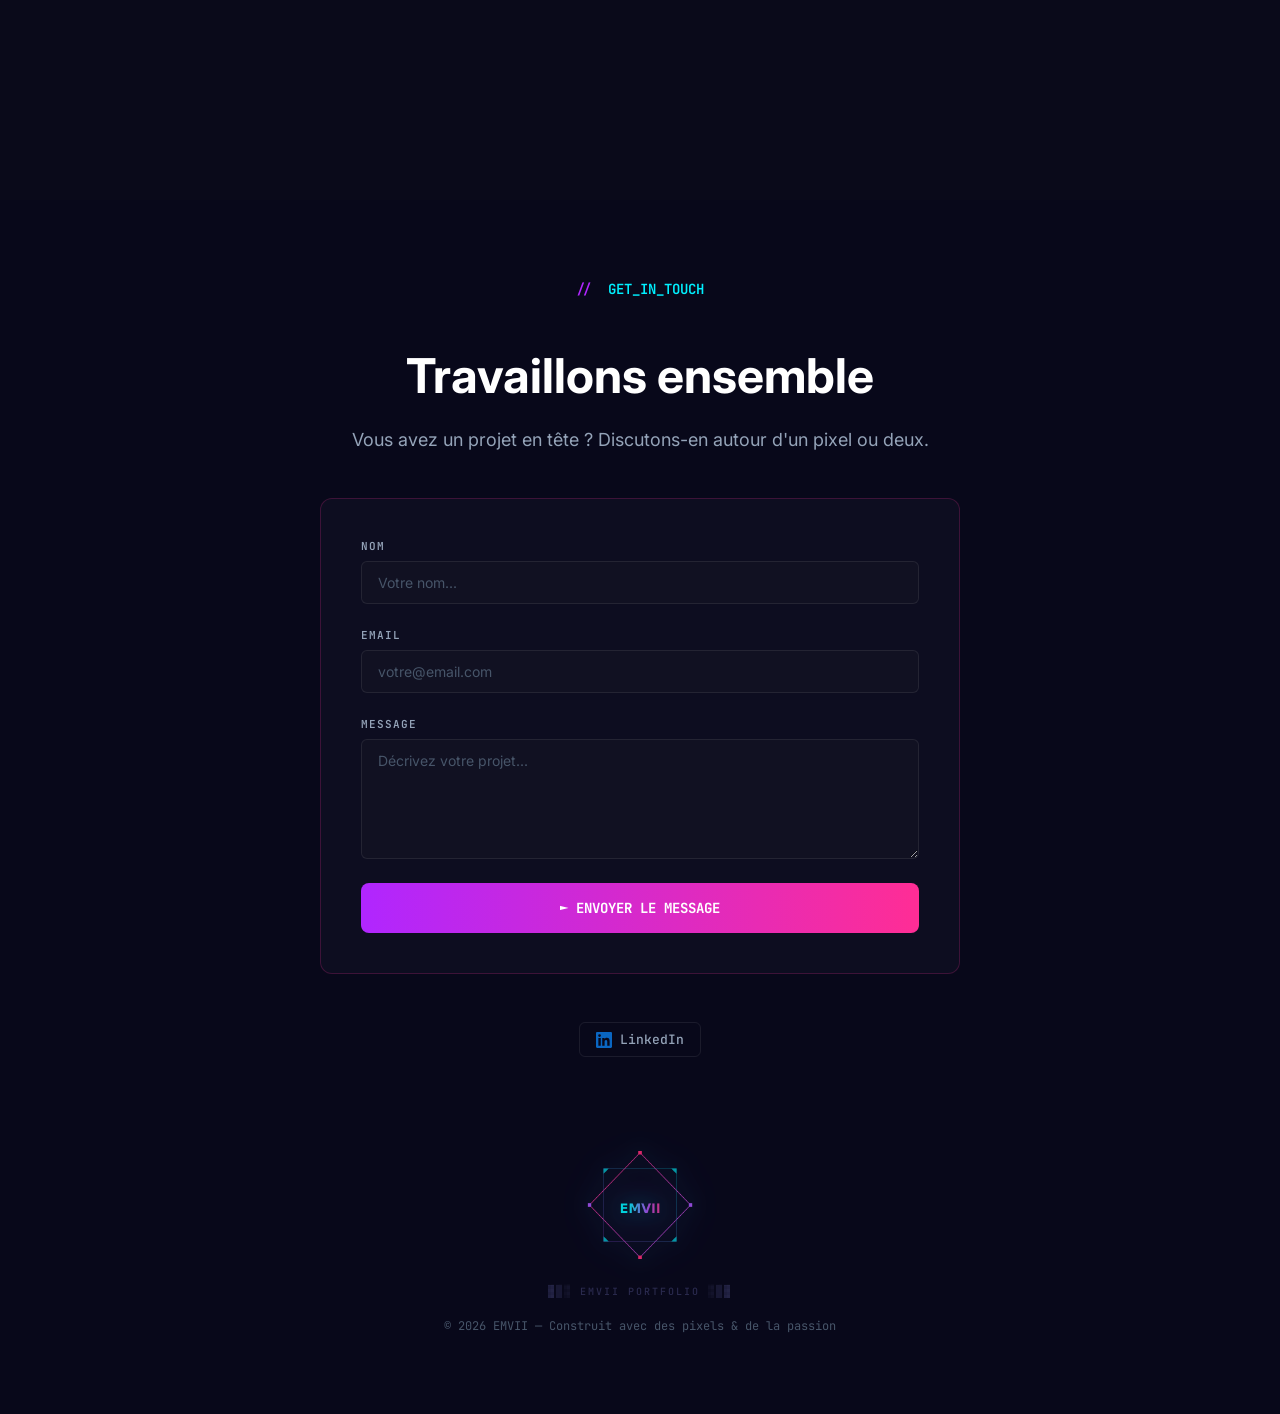
==== commit 3c7c9225: "chore: update technology stack list in tools section" ====
--- a/index.html
+++ b/index.html
@@ -72,8 +72,8 @@
           l'euphorie du futur, je crée.</p>
         <div class="term-block">
           <span class="term-line cmd">$ cat outils.txt</span>
-          <span class="term-line">→ No-Code : Weweb / Antigravity / n8n</span>
-          <span class="term-line">→ Données : Supabase / Salesforce / Cloudinary</span>
+          <span class="term-line">→ No-Code : Weweb / Softr / n8n / Salesforce</span>
+          <span class="term-line">→ Données : Supabase / Airtable / Cloudinary</span>
           <span class="term-line">→ IA &amp; Design : Claude Code / Figma / Pencil.dev</span>
         </div>
       </div>
